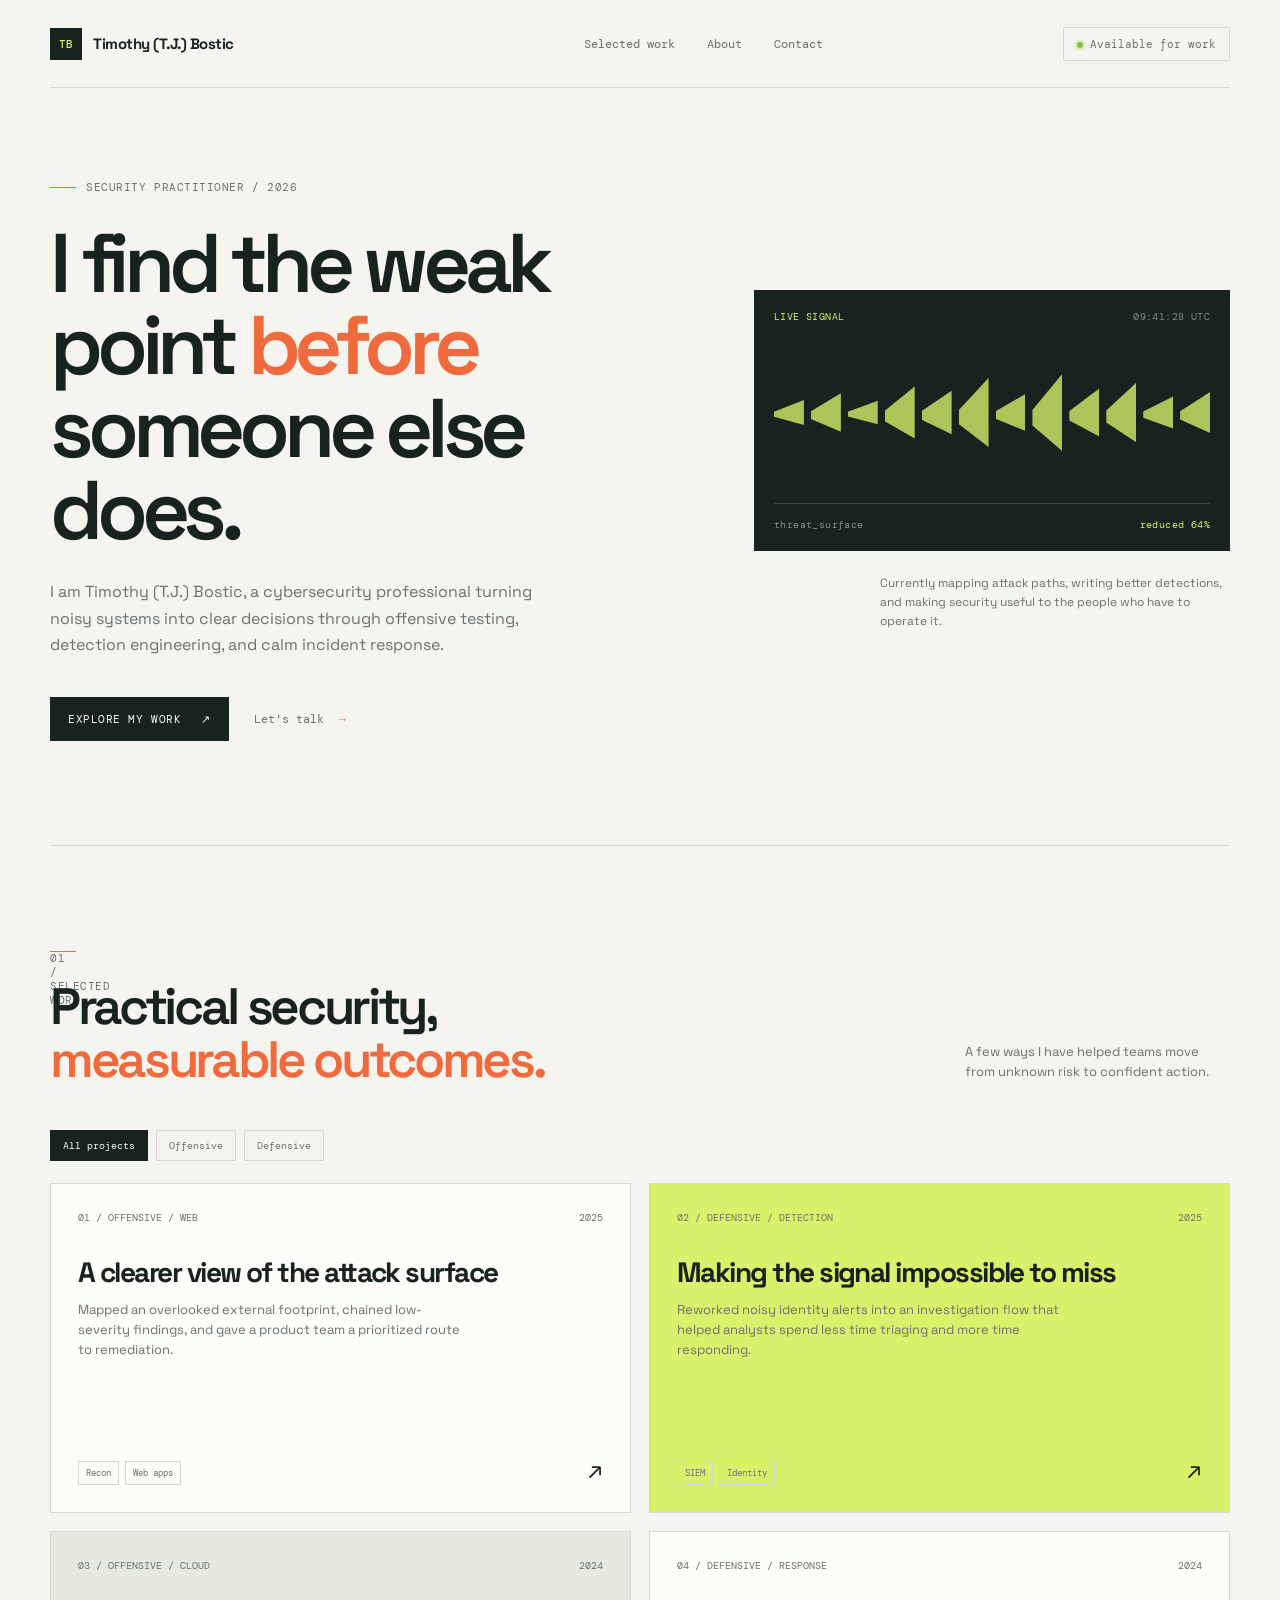
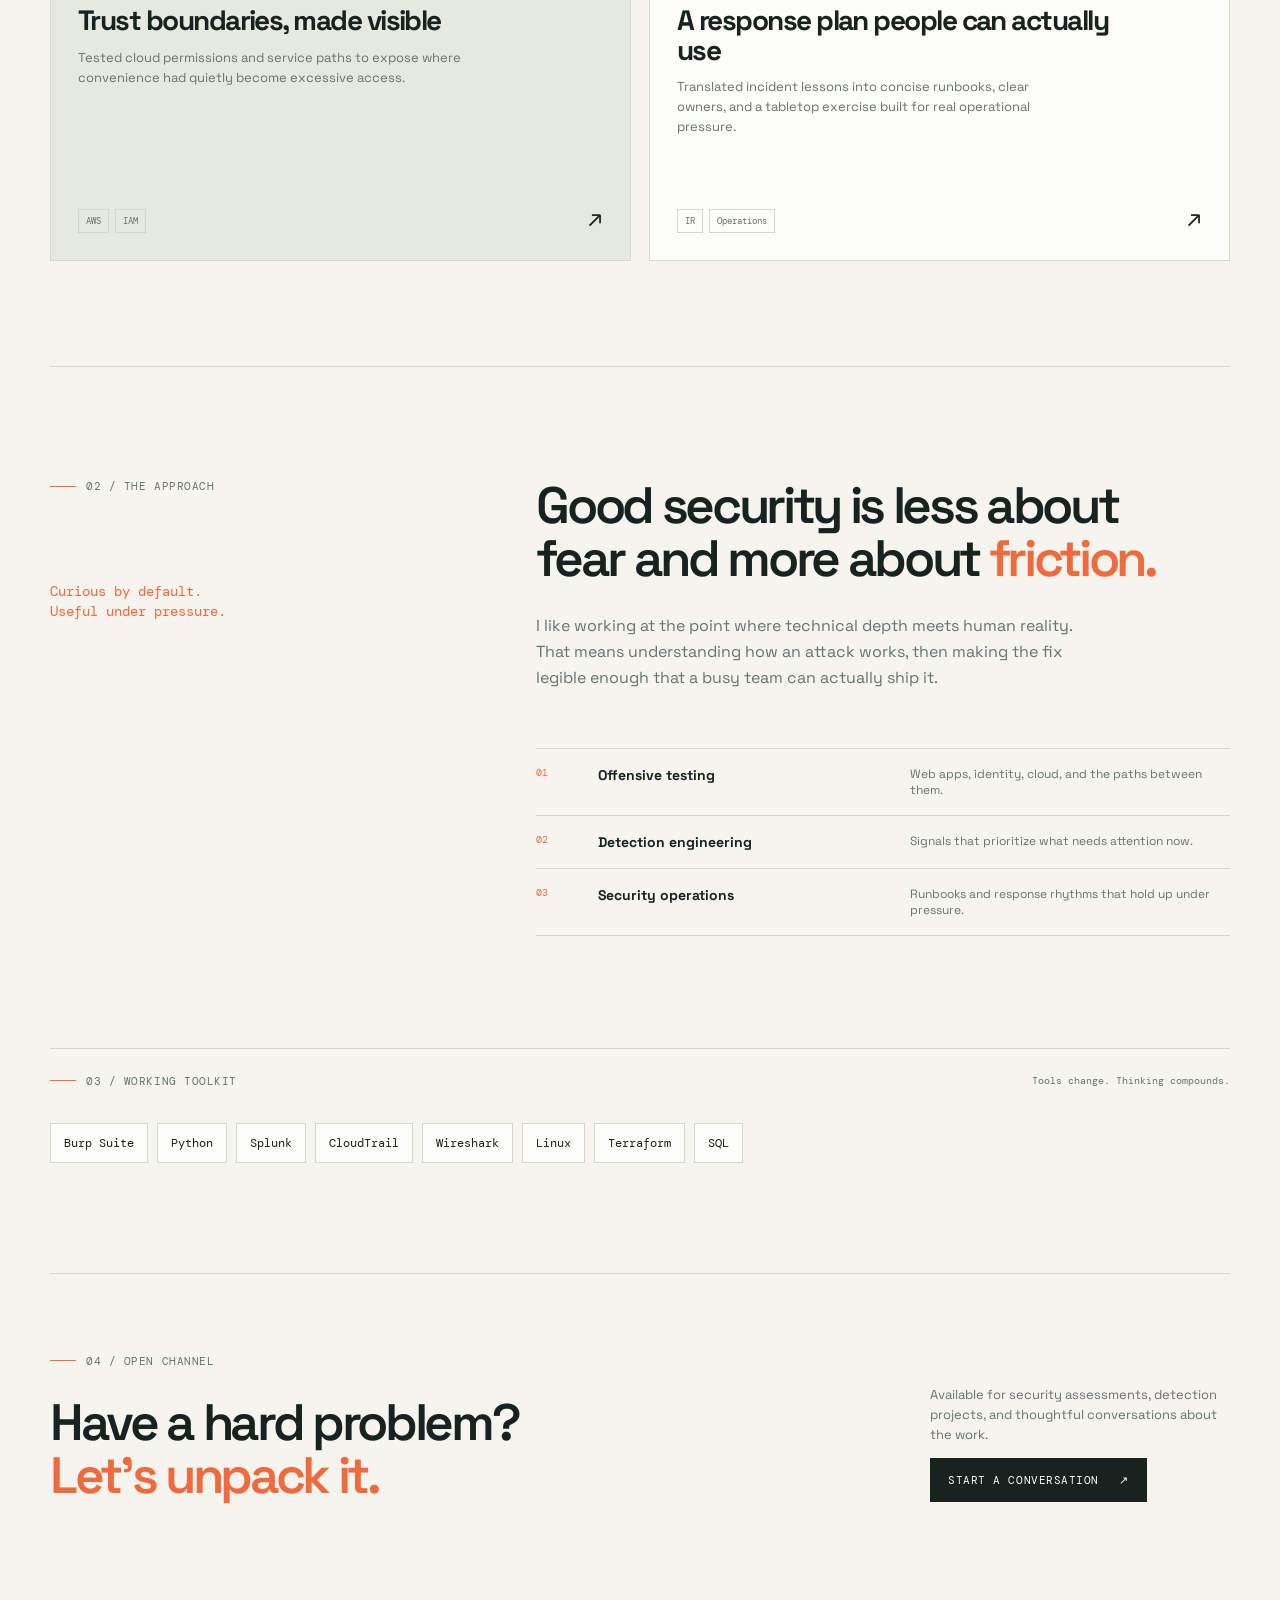
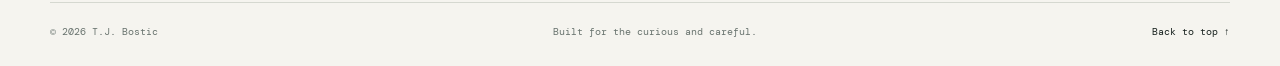
==== index.html @ 4ccba693 "Initialize cybersecurity portfolio" ====
<!doctype html>
<html lang="en">
<head>
  <meta charset="utf-8">
  <meta name="viewport" content="width=device-width, initial-scale=1">
  <meta name="description" content="A cybersecurity portfolio focused on penetration testing, detection engineering, and resilient systems.">
  <title>Timothy (T.J.) Bostic | Security Operator</title>
  <link rel="stylesheet" href="css/styles.css">
</head>
<body>
  <div class="site-shell">
    <header class="site-header">
      <a class="brand" href="#top" aria-label="T.J. Bostic home"><span class="brand-mark">TB</span><span class="brand-name">Timothy (T.J.) Bostic</span></a>
      <nav class="site-nav" aria-label="Primary navigation"><a href="#work">Selected work</a><a href="#about">About</a><a href="#contact">Contact</a></nav>
      <a class="status-pill" href="#contact"><span class="status-dot"></span>Available for work</a>
      <button class="menu-toggle" type="button" aria-expanded="false" aria-controls="site-navigation">Menu</button>
    </header>
    <div id="site-navigation" class="mobile-nav" aria-hidden="true"><a href="#work">Selected work</a><a href="#about">About</a><a href="#contact">Contact</a></div>

    <main id="top">
      <section class="hero section-wrap"><div class="hero-copy reveal"><p class="eyebrow"><span class="eyebrow-line"></span>Security practitioner / 2026</p><h1>I find the weak point <em>before</em> someone else does.</h1><p class="hero-intro">I am Timothy (T.J.) Bostic, a cybersecurity professional turning noisy systems into clear decisions through offensive testing, detection engineering, and calm incident response.</p><div class="hero-actions"><a class="button button-primary" href="#work">Explore my work <span aria-hidden="true">&#8599;</span></a><a class="text-link" href="mailto:tab17b@acu.edu">Let's talk <span aria-hidden="true">&#8594;</span></a></div></div><div class="hero-aside reveal reveal-delay"><div class="signal-card"><div class="signal-top"><span>LIVE SIGNAL</span><span class="signal-time">09:41:28 UTC</span></div><div class="signal-graph" aria-label="Decorative signal graph"><span></span><span></span><span></span><span></span><span></span><span></span><span></span><span></span><span></span><span></span><span></span><span></span></div><div class="signal-reading"><span>threat_surface</span><strong>reduced 64%</strong></div></div><p class="aside-note">Currently mapping attack paths, writing better detections, and making security useful to the people who have to operate it.</p></div></section>

      <section id="work" class="work section-wrap"><div class="section-heading reveal"><div><p class="eyebrow"><span class="eyebrow-line"></ span>01 / Selected work</p><h2>Practical security,<br><em>measurable outcomes.</em></h2></div><p class="section-note">A few ways I have helped teams move from unknown risk to confident action.</p></div><div class="filter-row" role="group" aria-label="Filter projects"><button class="filter-button active" type="button" data-filter="all">All projects</button><button class="filter-button" type="button" data-filter="offensive">Offensive</button><button class="filter-button" type="button" data-filter="defensive">Defensive</button></div><div id="project-grid" class="project-grid"></div></section>

      <section id="about" class="about section-wrap"><div class="about-label reveal"><p class="eyebrow"><span class="eyebrow-line"></span>02 / The approach</p><p class="about-stamp">Curious by default.<br>Useful under pressure.</p></div><div class="about-copy reveal reveal-delay"><h2>Good security is less about fear and more about <em>friction.</em></h2><p>I like working at the point where technical depth meets human reality. That means understanding how an attack works, then making the fix legible enough that a busy team can actually ship it.</p><div class="capability-list"><div><span>01</span><strong>Offensive testing</strong><p>Web apps, identity, cloud, and the paths between them.</p></div><div><span>02</span><strong>Detection engineering</strong><p>Signals that prioritize what needs attention now.</p></div><div><span>03</span><strong>Security operations</strong><p>Runbooks and response rhythms that hold up under pressure.</p></div></div></div></section>

      <section class="toolkit section-wrap"><div class="toolkit-head"><p class="eyebrow"><span class="eyebrow-line"></span>03 / Working toolkit</p><span class="toolkit-count">Tools change. Thinking compounds.</span></div><div class="tool-list"><span>Burp Suite</span><span>Python</span><span>Splunk</span><span>CloudTrail</span><span>Wireshark</span><span>Linux</span><span>Terraform</span><span>SQL</span></div></section>
      <section id="contact" class="contact section-wrap reveal"><div><p class="eyebrow"><span class="eyebrow-line"></span>04 / Open channel</p><h2>Have a hard problem?<br><em>Let's unpack it.</em></h2></div><div class="contact-actions"><p>Available for security assessments, detection projects, and thoughtful conversations about the work.</p><a class="button button-primary" href="mailto:tab17b@acu.edu?subject=Security%20project">Start a conversation <span aria-hidden="true">&#8599;</span></a></div></section>
    </main>
    <footer class="site-footer section-wrap"><span>&copy; 2026 T.J. Bostic</span><span>Built for the curious and careful.</span><a href="#top">Back to top &#8593;</a></footer>
  </div>
  <script src="js/main.js"></script>
</body>
</html>
---- css/styles.css ----
@import url('https://fonts.googleapis.com/css2?family=DM+Mono:wght@400;500&family=Space+Grotesk:wght@400;500;600;700&display=swap');
:root { --ink: #18221f; --muted: #68736e; --paper: #f5f4ef; --lime: #d8f36b; --line: #d5d8d0; --orange: #ef6a3d; --white: #fcfcf8; }
* { box-sizing: border-box; } html { scroll-behavior: smooth; } body { margin: 0; background: var(--paper); color: var(--ink); font-family: 'Space Grotesk', sans-serif; } a { color: inherit; text-decoration: none; } .site-shell { overflow: hidden; } .section-wrap, .site-header { width: min(1180px, calc(100% - 64px)); margin: 0 auto; }
.site-header { height: 88px; display: flex; align-items: center; justify-content: space-between; border-bottom: 1px solid var(--line); } .brand { display: inline-flex; gap: 11px; align-items: center; font-weight: 700; letter-spacing: -.03em; } .brand-mark { display: grid; place-items: center; width: 32px; height: 32px; background: var(--ink); color: var(--lime); font: 500 11px 'DM Mono', monospace; } .brand-name { font-size: 15px; } .site-nav { display: flex; gap: 32px; margin-left: 110px; color: var(--muted); font: 12px 'DM Mono', monospace; } .site-nav a:hover, .text-link:hover, .site-footer a:hover { color: var(--orange); } .status-pill { padding: 9px 13px; border: 1px solid var(--line); color: var(--muted); font: 11px 'DM Mono', monospace; } .status-dot { display: inline-block; width: 6px; height: 6px; margin-right: 7px; border-radius: 50%; background: #86bd42; box-shadow: 0 0 0 3px #e1edc4; } .menu-toggle, .mobile-nav { display: none; }
.hero { min-height: 650px; display: grid; grid-template-columns: 1.15fr .85fr; align-items: center; gap: 60px; padding: 92px 0 104px; } .eyebrow { display: flex; align-items: center; gap: 10px; margin: 0 0 28px; color: var(--muted); font: 11px 'DM Mono', monospace; text-transform: uppercase; letter-spacing: .05em; } .eyebrow-line { width: 26px; height: 1px; background: var(--orange); } h1, h2, p { margin-top: 0; } h1 { max-width: 740px; margin-bottom: 28px; font-size: clamp(48px, 6.5vw, 88px); line-height: .99; letter-spacing: -.075em; font-weight: 600; } h1 em, h2 em { color: var(--orange); font-style: normal; } .hero-intro { max-width: 490px; margin-bottom: 38px; color: var(--muted); font-size: 16px; line-height: 1.65; } .hero-actions { display: flex; align-items: center; gap: 25px; } .button { display: inline-flex; align-items: center; gap: 20px; padding: 15px 18px; font: 11px 'DM Mono', monospace; text-transform: uppercase; letter-spacing: .05em; transition: transform .2s, background .2s; } .button:hover { transform: translateY(-3px); } .button-primary { background: var(--ink); color: var(--white); } .button-primary:hover { background: var(--orange); } .text-link { color: var(--muted); font: 12px 'DM Mono', monospace; } .text-link span { margin-left: 8px; color: var(--orange); }
.hero-aside { align-self: center; } .signal-card { padding: 20px; background: var(--ink); color: var(--lime); } .signal-top, .signal-reading { display: flex; justify-content: space-between; font: 10px 'DM Mono', monospace; letter-spacing: .04em; } .signal-time { color: #7f8c87; } .signal-graph { height: 180px; display: flex; align-items: center; gap: 7px; padding: 20px 0; } .signal-graph span { display: block; flex: 1; background: var(--lime); opacity: .78; clip-path: polygon(0 48%, 100% 20%, 100% 80%, 0 60%); } .signal-graph span:nth-child(1) { height: 30%; } .signal-graph span:nth-child(2) { height: 46%; } .signal-graph span:nth-child(3) { height: 28%; } .signal-graph span:nth-child(4) { height: 62%; } .signal-graph span:nth-child(5) { height: 52%; } .signal-graph span:nth-child(6) { height: 82%; } .signal-graph span:nth-child(7) { height: 44%; } .signal-graph span:nth-child(8) { height: 92%; } .signal-graph span:nth-child(9) { height: 57%; } .signal-graph span:nth-child(10) { height: 71%; } .signal-graph span:nth-child(11) { height: 38%; } .signal-graph span:nth-child(12) { height: 49%; } .signal-reading { border-top: 1px solid #3a4540; padding-top: 14px; color: #84918a; } .signal-reading strong { color: var(--lime); font-weight: 400; } .aside-note { max-width: 350px; margin: 23px 0 0 auto; color: var(--muted); font-size: 12px; line-height: 1.6; }
.work { padding: 105px 0; border-top: 1px solid var(--line); } .section-heading { display: flex; justify-content: space-between; align-items: end; margin-bottom: 44px; } h2 { margin-bottom: 0; font-size: clamp(36px, 4vw, 58px); line-height: 1.04; letter-spacing: -.065em; font-weight: 600; } .section-note { max-width: 265px; margin-bottom: 4px; color: var(--muted); font-size: 13px; line-height: 1.55; } .filter-row { display: flex; gap: 8px; margin-bottom: 22px; } .filter-button { padding: 8px 12px; border: 1px solid var(--line); background: transparent; color: var(--muted); font: 10px 'DM Mono', monospace; cursor: pointer; } .filter-button.active, .filter-button:hover { border-color: var(--ink); background: var(--ink); color: var(--white); } .project-grid { display: grid; grid-template-columns: repeat(2, 1fr); gap: 18px; } .project-card { min-height: 330px; padding: 27px; display: flex; flex-direction: column; justify-content: space-between; background: var(--white); border: 1px solid var(--line); transition: transform .25s, border-color .25s; } .project-card:hover { transform: translateY(-5px); border-color: var(--orange); } .project-card:nth-child(2) { background: var(--lime); } .project-card:nth-child(3) { background: #e6e9e0; } .project-meta { display: flex; justify-content: space-between; color: var(--muted); font: 10px 'DM Mono', monospace; text-transform: uppercase; } .project-card h3 { max-width: 440px; margin: 34px 0 12px; font-size: 28px; line-height: 1.05; letter-spacing: -.055em; } .project-card p { max-width: 390px; margin-bottom: 0; color: var(--muted); font-size: 13px; line-height: 1.55; } .project-bottom { display: flex; justify-content: space-between; align-items: end; gap: 20px; margin-top: 35px; } .project-tags { display: flex; flex-wrap: wrap; gap: 6px; } .project-tags span { padding: 5px 7px; border: 1px solid var(--line); color: var(--muted); font: 9px 'DM Mono', monospace; } .project-arrow { font-size: 24px; }
.about { display: grid; grid-template-columns: .75fr 1.25fr; gap: 70px; padding: 112px 0; border-top: 1px solid var(--line); } .about-stamp { margin-top: 88px; color: var(--orange); font: 14px 'DM Mono', monospace; line-height: 1.45; } .about-copy h2 { max-width: 640px; margin-bottom: 27px; } .about-copy > p { max-width: 540px; color: var(--muted); font-size: 16px; line-height: 1.65; } .capability-list { margin-top: 56px; border-top: 1px solid var(--line); } .capability-list > div { display: grid; grid-template-columns: 42px 1fr 1.1fr; gap: 20px; padding: 17px 0; border-bottom: 1px solid var(--line); } .capability-list span { color: var(--orange); font: 10px 'DM Mono', monospace; } .capability-list strong { font-size: 14px; } .capability-list p { margin: 0; color: var(--muted); font-size: 12px; } .toolkit { padding: 0 0 110px; } .toolkit-head { display: flex; justify-content: space-between; align-items: center; border-top: 1px solid var(--line); padding-top: 25px; } .toolkit-head .eyebrow { margin: 0; } .toolkit-count { color: var(--muted); font: 10px 'DM Mono', monospace; } .tool-list { display: flex; flex-wrap: wrap; gap: 9px; margin-top: 35px; } .tool-list span { padding: 11px 13px; background: var(--white); border: 1px solid var(--line); font: 12px 'DM Mono', monospace; } .contact { display: flex; justify-content: space-between; align-items: end; padding: 80px 0 100px; border-top: 1px solid var(--line); } .contact-actions { max-width: 300px; } .contact-actions p { color: var(--muted); font-size: 13px; line-height: 1.55; } .site-footer { display: flex; justify-content: space-between; padding: 22px 0 28px; border-top: 1px solid var(--line); color: var(--muted); font: 10px 'DM Mono', monospace; } .site-footer a { color: var(--ink); }
.reveal { opacity: 0; transform: translateY(18px); transition: opacity .7s ease, transform .7s ease; } .reveal.visible { opacity: 1; transform: translateY(0); } .reveal-delay { transition-delay: .15s; }
@media (max-width: 700px) { .section-wrap, .site-header { width: min(100% - 36px, 540px); } .site-header { height: 72px; } .site-nav, .status-pill { display: none; } .menu-toggle { display: block; border: 0; background: transparent; color: var(--ink); font: 11px 'DM Mono', monospace; text-transform: uppercase; cursor: pointer; } .mobile-nav { width: calc(100% - 36px); margin: 0 auto; padding: 0; display: flex; max-height: 0; overflow: hidden; flex-direction: column; gap: 18px; transition: max-height .3s, padding .3s; font: 12px 'DM Mono', monospace; } .mobile-nav.open { max-height: 180px; padding: 22px 0; border-bottom: 1px solid var(--line); } .hero { display: block; min-height: auto; padding: 75px 0 84px; } .hero-aside { margin-top: 65px; } .hero-intro { font-size: 15px; } .section-heading, .contact { display: block; } .section-note { margin-top: 25px; } .work { padding: 78px 0; } .project-grid { grid-template-columns: 1fr; } .project-card { min-height: 300px; } .about { display: block; padding: 78px 0; } .about-stamp { margin: 40px 0 65px; } .capability-list { margin-top: 43px; } .capability-list > div { grid-template-columns: 32px 1fr; gap: 10px; } .capability-list p { grid-column: 2; } .toolkit { padding-bottom: 80px; } .toolkit-count { max-width: 135px; text-align: right; line-height: 1.4; } .contact { padding: 65px 0 78px; } .contact-actions { margin-top: 35px; } .site-footer { flex-wrap: wrap; gap: 15px; } .site-footer span:nth-child(2) { order: 3; width: 100%; } }
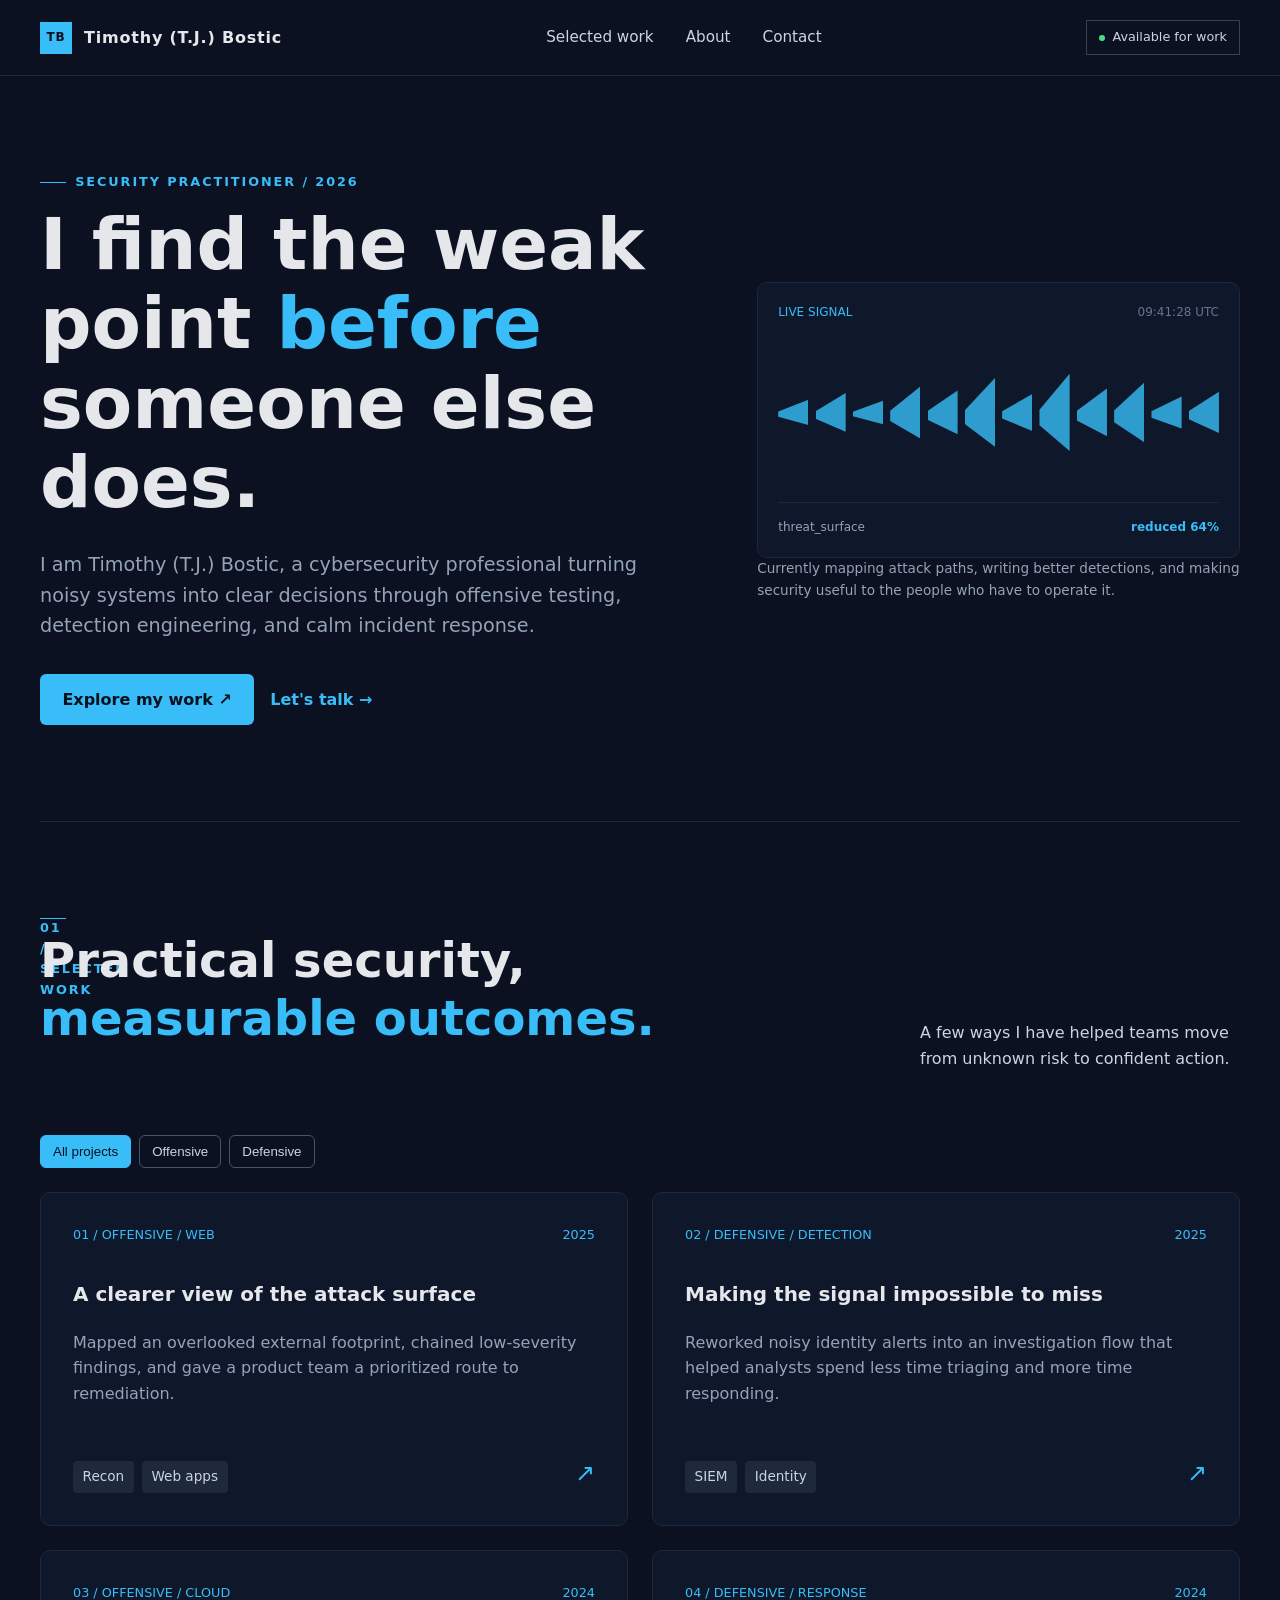
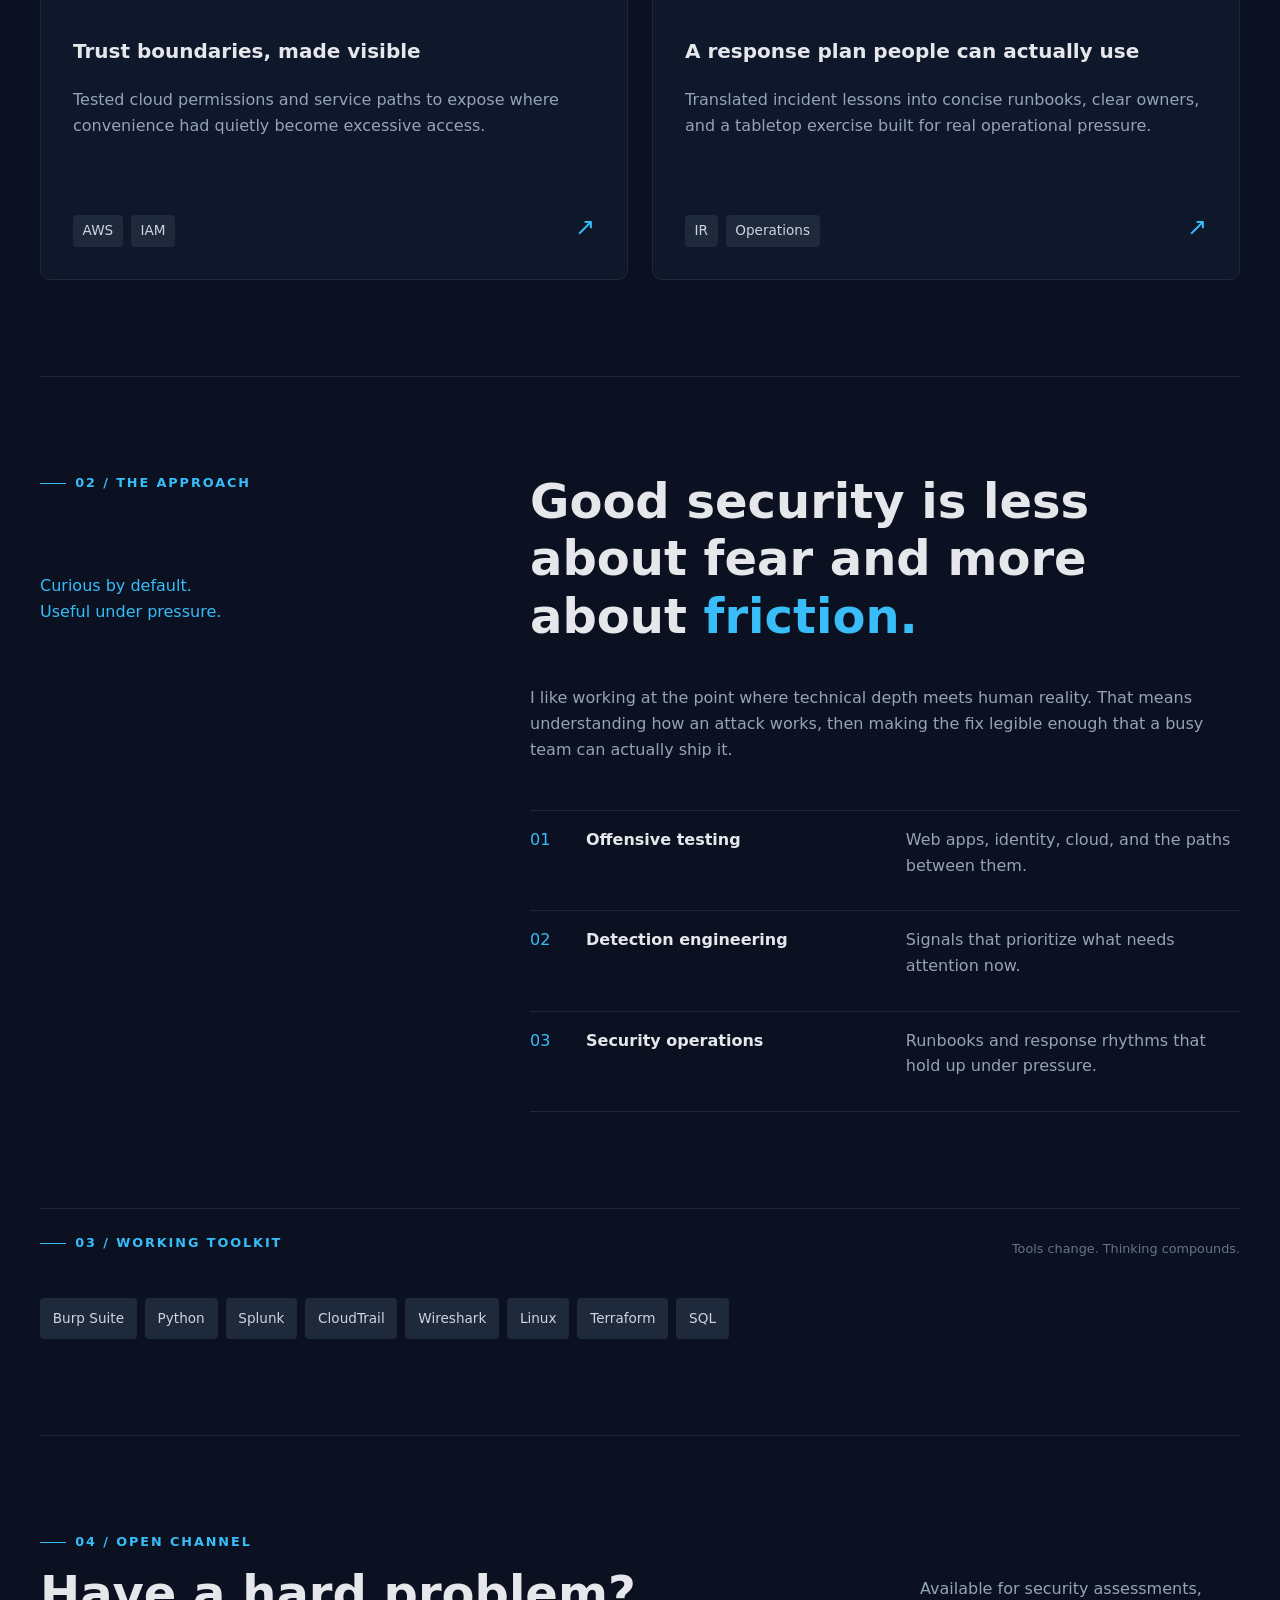
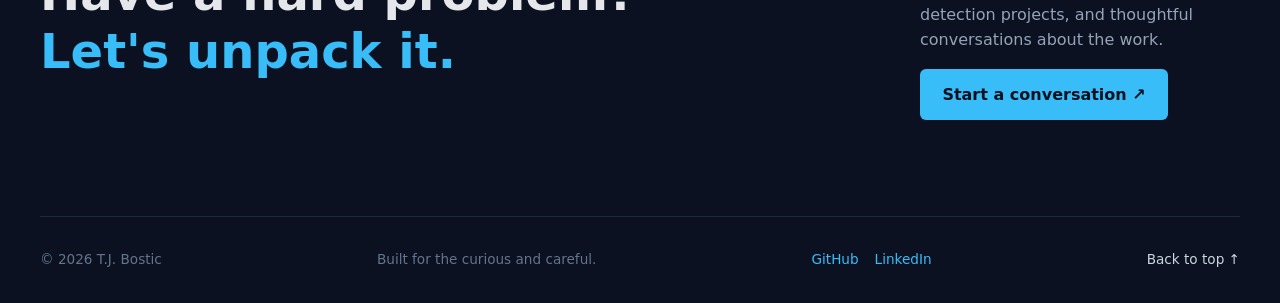
==== commit f818730c: "Build responsive portfoloio homepage" ====
--- a/index.html
+++ b/index.html
@@ -27,7 +27,7 @@
       <section class="toolkit section-wrap"><div class="toolkit-head"><p class="eyebrow"><span class="eyebrow-line"></span>03 / Working toolkit</p><span class="toolkit-count">Tools change. Thinking compounds.</span></div><div class="tool-list"><span>Burp Suite</span><span>Python</span><span>Splunk</span><span>CloudTrail</span><span>Wireshark</span><span>Linux</span><span>Terraform</span><span>SQL</span></div></section>
       <section id="contact" class="contact section-wrap reveal"><div><p class="eyebrow"><span class="eyebrow-line"></span>04 / Open channel</p><h2>Have a hard problem?<br><em>Let's unpack it.</em></h2></div><div class="contact-actions"><p>Available for security assessments, detection projects, and thoughtful conversations about the work.</p><a class="button button-primary" href="mailto:tab17b@acu.edu?subject=Security%20project">Start a conversation <span aria-hidden="true">&#8599;</span></a></div></section>
     </main>
-    <footer class="site-footer section-wrap"><span>&copy; 2026 T.J. Bostic</span><span>Built for the curious and careful.</span><a href="#top">Back to top &#8593;</a></footer>
+    <footer class="site-footer section-wrap"><span>&copy; 2026 T.J. Bostic</span><span>Built for the curious and careful.</span><span class="social-links"><a href="https://github.com/Bostic-Timothy" target="_blank" rel="noopener noreferrer">GitHub</a><a href="https://www.linkedin.com/in/tj-bostic" target="_blank" rel="noopener noreferrer">LinkedIn</a></span><a href="#top">Back to top &#8593;</a></footer>
   </div>
   <script src="js/main.js"></script>
 </body>
--- a/css/styles.css
+++ b/css/styles.css
@@ -1,10 +1,113 @@
-@import url('https://fonts.googleapis.com/css2?family=DM+Mono:wght@400;500&family=Space+Grotesk:wght@400;500;600;700&display=swap');
-:root { --ink: #18221f; --muted: #68736e; --paper: #f5f4ef; --lime: #d8f36b; --line: #d5d8d0; --orange: #ef6a3d; --white: #fcfcf8; }
-* { box-sizing: border-box; } html { scroll-behavior: smooth; } body { margin: 0; background: var(--paper); color: var(--ink); font-family: 'Space Grotesk', sans-serif; } a { color: inherit; text-decoration: none; } .site-shell { overflow: hidden; } .section-wrap, .site-header { width: min(1180px, calc(100% - 64px)); margin: 0 auto; }
-.site-header { height: 88px; display: flex; align-items: center; justify-content: space-between; border-bottom: 1px solid var(--line); } .brand { display: inline-flex; gap: 11px; align-items: center; font-weight: 700; letter-spacing: -.03em; } .brand-mark { display: grid; place-items: center; width: 32px; height: 32px; background: var(--ink); color: var(--lime); font: 500 11px 'DM Mono', monospace; } .brand-name { font-size: 15px; } .site-nav { display: flex; gap: 32px; margin-left: 110px; color: var(--muted); font: 12px 'DM Mono', monospace; } .site-nav a:hover, .text-link:hover, .site-footer a:hover { color: var(--orange); } .status-pill { padding: 9px 13px; border: 1px solid var(--line); color: var(--muted); font: 11px 'DM Mono', monospace; } .status-dot { display: inline-block; width: 6px; height: 6px; margin-right: 7px; border-radius: 50%; background: #86bd42; box-shadow: 0 0 0 3px #e1edc4; } .menu-toggle, .mobile-nav { display: none; }
-.hero { min-height: 650px; display: grid; grid-template-columns: 1.15fr .85fr; align-items: center; gap: 60px; padding: 92px 0 104px; } .eyebrow { display: flex; align-items: center; gap: 10px; margin: 0 0 28px; color: var(--muted); font: 11px 'DM Mono', monospace; text-transform: uppercase; letter-spacing: .05em; } .eyebrow-line { width: 26px; height: 1px; background: var(--orange); } h1, h2, p { margin-top: 0; } h1 { max-width: 740px; margin-bottom: 28px; font-size: clamp(48px, 6.5vw, 88px); line-height: .99; letter-spacing: -.075em; font-weight: 600; } h1 em, h2 em { color: var(--orange); font-style: normal; } .hero-intro { max-width: 490px; margin-bottom: 38px; color: var(--muted); font-size: 16px; line-height: 1.65; } .hero-actions { display: flex; align-items: center; gap: 25px; } .button { display: inline-flex; align-items: center; gap: 20px; padding: 15px 18px; font: 11px 'DM Mono', monospace; text-transform: uppercase; letter-spacing: .05em; transition: transform .2s, background .2s; } .button:hover { transform: translateY(-3px); } .button-primary { background: var(--ink); color: var(--white); } .button-primary:hover { background: var(--orange); } .text-link { color: var(--muted); font: 12px 'DM Mono', monospace; } .text-link span { margin-left: 8px; color: var(--orange); }
-.hero-aside { align-self: center; } .signal-card { padding: 20px; background: var(--ink); color: var(--lime); } .signal-top, .signal-reading { display: flex; justify-content: space-between; font: 10px 'DM Mono', monospace; letter-spacing: .04em; } .signal-time { color: #7f8c87; } .signal-graph { height: 180px; display: flex; align-items: center; gap: 7px; padding: 20px 0; } .signal-graph span { display: block; flex: 1; background: var(--lime); opacity: .78; clip-path: polygon(0 48%, 100% 20%, 100% 80%, 0 60%); } .signal-graph span:nth-child(1) { height: 30%; } .signal-graph span:nth-child(2) { height: 46%; } .signal-graph span:nth-child(3) { height: 28%; } .signal-graph span:nth-child(4) { height: 62%; } .signal-graph span:nth-child(5) { height: 52%; } .signal-graph span:nth-child(6) { height: 82%; } .signal-graph span:nth-child(7) { height: 44%; } .signal-graph span:nth-child(8) { height: 92%; } .signal-graph span:nth-child(9) { height: 57%; } .signal-graph span:nth-child(10) { height: 71%; } .signal-graph span:nth-child(11) { height: 38%; } .signal-graph span:nth-child(12) { height: 49%; } .signal-reading { border-top: 1px solid #3a4540; padding-top: 14px; color: #84918a; } .signal-reading strong { color: var(--lime); font-weight: 400; } .aside-note { max-width: 350px; margin: 23px 0 0 auto; color: var(--muted); font-size: 12px; line-height: 1.6; }
-.work { padding: 105px 0; border-top: 1px solid var(--line); } .section-heading { display: flex; justify-content: space-between; align-items: end; margin-bottom: 44px; } h2 { margin-bottom: 0; font-size: clamp(36px, 4vw, 58px); line-height: 1.04; letter-spacing: -.065em; font-weight: 600; } .section-note { max-width: 265px; margin-bottom: 4px; color: var(--muted); font-size: 13px; line-height: 1.55; } .filter-row { display: flex; gap: 8px; margin-bottom: 22px; } .filter-button { padding: 8px 12px; border: 1px solid var(--line); background: transparent; color: var(--muted); font: 10px 'DM Mono', monospace; cursor: pointer; } .filter-button.active, .filter-button:hover { border-color: var(--ink); background: var(--ink); color: var(--white); } .project-grid { display: grid; grid-template-columns: repeat(2, 1fr); gap: 18px; } .project-card { min-height: 330px; padding: 27px; display: flex; flex-direction: column; justify-content: space-between; background: var(--white); border: 1px solid var(--line); transition: transform .25s, border-color .25s; } .project-card:hover { transform: translateY(-5px); border-color: var(--orange); } .project-card:nth-child(2) { background: var(--lime); } .project-card:nth-child(3) { background: #e6e9e0; } .project-meta { display: flex; justify-content: space-between; color: var(--muted); font: 10px 'DM Mono', monospace; text-transform: uppercase; } .project-card h3 { max-width: 440px; margin: 34px 0 12px; font-size: 28px; line-height: 1.05; letter-spacing: -.055em; } .project-card p { max-width: 390px; margin-bottom: 0; color: var(--muted); font-size: 13px; line-height: 1.55; } .project-bottom { display: flex; justify-content: space-between; align-items: end; gap: 20px; margin-top: 35px; } .project-tags { display: flex; flex-wrap: wrap; gap: 6px; } .project-tags span { padding: 5px 7px; border: 1px solid var(--line); color: var(--muted); font: 9px 'DM Mono', monospace; } .project-arrow { font-size: 24px; }
-.about { display: grid; grid-template-columns: .75fr 1.25fr; gap: 70px; padding: 112px 0; border-top: 1px solid var(--line); } .about-stamp { margin-top: 88px; color: var(--orange); font: 14px 'DM Mono', monospace; line-height: 1.45; } .about-copy h2 { max-width: 640px; margin-bottom: 27px; } .about-copy > p { max-width: 540px; color: var(--muted); font-size: 16px; line-height: 1.65; } .capability-list { margin-top: 56px; border-top: 1px solid var(--line); } .capability-list > div { display: grid; grid-template-columns: 42px 1fr 1.1fr; gap: 20px; padding: 17px 0; border-bottom: 1px solid var(--line); } .capability-list span { color: var(--orange); font: 10px 'DM Mono', monospace; } .capability-list strong { font-size: 14px; } .capability-list p { margin: 0; color: var(--muted); font-size: 12px; } .toolkit { padding: 0 0 110px; } .toolkit-head { display: flex; justify-content: space-between; align-items: center; border-top: 1px solid var(--line); padding-top: 25px; } .toolkit-head .eyebrow { margin: 0; } .toolkit-count { color: var(--muted); font: 10px 'DM Mono', monospace; } .tool-list { display: flex; flex-wrap: wrap; gap: 9px; margin-top: 35px; } .tool-list span { padding: 11px 13px; background: var(--white); border: 1px solid var(--line); font: 12px 'DM Mono', monospace; } .contact { display: flex; justify-content: space-between; align-items: end; padding: 80px 0 100px; border-top: 1px solid var(--line); } .contact-actions { max-width: 300px; } .contact-actions p { color: var(--muted); font-size: 13px; line-height: 1.55; } .site-footer { display: flex; justify-content: space-between; padding: 22px 0 28px; border-top: 1px solid var(--line); color: var(--muted); font: 10px 'DM Mono', monospace; } .site-footer a { color: var(--ink); }
-.reveal { opacity: 0; transform: translateY(18px); transition: opacity .7s ease, transform .7s ease; } .reveal.visible { opacity: 1; transform: translateY(0); } .reveal-delay { transition-delay: .15s; }
-@media (max-width: 700px) { .section-wrap, .site-header { width: min(100% - 36px, 540px); } .site-header { height: 72px; } .site-nav, .status-pill { display: none; } .menu-toggle { display: block; border: 0; background: transparent; color: var(--ink); font: 11px 'DM Mono', monospace; text-transform: uppercase; cursor: pointer; } .mobile-nav { width: calc(100% - 36px); margin: 0 auto; padding: 0; display: flex; max-height: 0; overflow: hidden; flex-direction: column; gap: 18px; transition: max-height .3s, padding .3s; font: 12px 'DM Mono', monospace; } .mobile-nav.open { max-height: 180px; padding: 22px 0; border-bottom: 1px solid var(--line); } .hero { display: block; min-height: auto; padding: 75px 0 84px; } .hero-aside { margin-top: 65px; } .hero-intro { font-size: 15px; } .section-heading, .contact { display: block; } .section-note { margin-top: 25px; } .work { padding: 78px 0; } .project-grid { grid-template-columns: 1fr; } .project-card { min-height: 300px; } .about { display: block; padding: 78px 0; } .about-stamp { margin: 40px 0 65px; } .capability-list { margin-top: 43px; } .capability-list > div { grid-template-columns: 32px 1fr; gap: 10px; } .capability-list p { grid-column: 2; } .toolkit { padding-bottom: 80px; } .toolkit-count { max-width: 135px; text-align: right; line-height: 1.4; } .contact { padding: 65px 0 78px; } .contact-actions { margin-top: 35px; } .site-footer { flex-wrap: wrap; gap: 15px; } .site-footer span:nth-child(2) { order: 3; width: 100%; } }
+/* ==============================
+   Base
+   ============================== */
+
+* { box-sizing: border-box; }
+html { scroll-behavior: smooth; }
+body {
+    margin: 0;
+    font-family: Inter, system-ui, -apple-system, BlinkMacSystemFont, "Segoe UI", sans-serif;
+    line-height: 1.6;
+    color: #e5e7eb;
+    background: #0b1120;
+}
+a { color: inherit; text-decoration: none; }
+h1, h2, h3, p { margin-top: 0; }
+h1 { font-size: clamp(2.5rem, 6vw, 4.5rem); line-height: 1.1; }
+h2 { font-size: clamp(2rem, 4vw, 3rem); line-height: 1.2; }
+h3 { font-size: 1.25rem; }
+.site-shell { overflow: hidden; }
+.section-wrap { max-width: 1200px; width: calc(100% - 4rem); margin: auto; }
+
+/* ==============================
+   Navigation
+   ============================== */
+
+.site-header {
+    position: sticky;
+    top: 0;
+    z-index: 1000;
+    width: 100%;
+    padding: 0 max(2rem, calc((100% - 1200px) / 2));
+    display: flex;
+    align-items: center;
+    justify-content: space-between;
+    min-height: 76px;
+    background: rgba(11, 17, 32, 0.95);
+    border-bottom: 1px solid #1f2937;
+}
+.brand { display: inline-flex; align-items: center; gap: .75rem; font-weight: 700; letter-spacing: .05rem; }
+.brand-mark { display: grid; place-items: center; width: 2rem; height: 2rem; background: #38bdf8; color: #07111f; font-size: .75rem; }
+.site-nav { display: flex; gap: 2rem; color: #cbd5e1; font-size: .95rem; }
+.site-nav a:hover, .mobile-nav a:hover, .site-footer a:hover { color: #ffffff; }
+.status-pill { padding: .4rem .75rem; border: 1px solid #334155; color: #cbd5e1; font-size: .8rem; }
+.status-dot { display: inline-block; width: .4rem; height: .4rem; margin-right: .45rem; border-radius: 50%; background: #4ade80; }
+.menu-toggle, .mobile-nav { display: none; }
+
+/* ==============================
+   Hero
+   ============================== */
+
+.hero {
+    min-height: 80vh;
+    display: grid;
+    grid-template-columns: minmax(0, 1.15fr) minmax(280px, .85fr);
+    align-items: center;
+    gap: 4rem;
+    padding: 6rem 0;
+}
+.hero-copy { max-width: 800px; }
+.eyebrow, .section-label, .card-category {
+    color: #38bdf8;
+    font-weight: 600;
+    text-transform: uppercase;
+    letter-spacing: .12rem;
+    font-size: .8rem;
+}
+.eyebrow { display: flex; align-items: center; gap: .6rem; }
+.eyebrow-line { width: 1.6rem; height: 1px; background: #38bdf8; }
+.hero h1 { margin-bottom: 1.75rem; }
+.hero h1 em, h2 em { color: #38bdf8; font-style: normal; }
+.hero-intro, .hero-description { max-width: 750px; font-size: 1.2rem; color: #94a3b8; }
+.hero-actions { display: flex; gap: 1rem; margin-top: 2rem; align-items: center; }
+.button { display: inline-block; padding: .8rem 1.4rem; border-radius: 6px; font-weight: 600; }
+.button-primary { background: #38bdf8; color: #07111f; }
+.button-primary:hover { background: #7dd3fc; }
+.text-link { color: #38bdf8; font-weight: 600; }
+.text-link:hover { color: #ffffff; }
+.signal-card { padding: 1.25rem; background: #0f172a; border: 1px solid #1e293b; border-radius: 10px; }
+.signal-top, .signal-reading { display: flex; justify-content: space-between; font-size: .75rem; color: #38bdf8; }
+.signal-time { color: #64748b; }
+.signal-graph { height: 180px; display: flex; align-items: center; gap: .45rem; padding: 1.25rem 0; }
+.signal-graph span { flex: 1; background: #38bdf8; opacity: .8; clip-path: polygon(0 48%, 100% 20%, 100% 80%, 0 60%); }
+.signal-graph span:nth-child(1) { height: 30%; } .signal-graph span:nth-child(2) { height: 46%; } .signal-graph span:nth-child(3) { height: 28%; } .signal-graph span:nth-child(4) { height: 62%; } .signal-graph span:nth-child(5) { height: 52%; } .signal-graph span:nth-child(6) { height: 82%; } .signal-graph span:nth-child(7) { height: 44%; } .signal-graph span:nth-child(8) { height: 92%; } .signal-graph span:nth-child(9) { height: 57%; } .signal-graph span:nth-child(10) { height: 71%; } .signal-graph span:nth-child(11) { height: 38%; } .signal-graph span:nth-child(12) { height: 49%; }
+.signal-reading { padding-top: .9rem; border-top: 1px solid #1e293b; color: #94a3b8; }.signal-reading strong { color: #38bdf8; }.aside-note { color: #94a3b8; font-size: .85rem; }
+
+/* ==============================
+   Sections and Projects
+   ============================== */
+
+.work, .about, .contact { padding: 6rem 0; border-top: 1px solid #1f2937; }
+.section-heading, .contact { display: flex; justify-content: space-between; align-items: end; gap: 3rem; }
+.section-heading { margin-bottom: 3rem; }.section-note { max-width: 320px; color: #cbd5e1; }
+.filter-row { display: flex; gap: .5rem; margin-bottom: 1.5rem; }.filter-button { padding: .5rem .75rem; border: 1px solid #475569; border-radius: 6px; background: transparent; color: #cbd5e1; cursor: pointer; }.filter-button.active, .filter-button:hover { background: #38bdf8; color: #07111f; border-color: #38bdf8; }
+.project-grid { display: grid; grid-template-columns: repeat(2, minmax(0, 1fr)); gap: 1.5rem; }
+.project-card { min-height: 330px; padding: 2rem; display: flex; flex-direction: column; justify-content: space-between; background: #0f172a; border: 1px solid #1e293b; border-radius: 10px; }.project-card:hover { border-color: #38bdf8; transform: translateY(-3px); }.project-meta { display: flex; justify-content: space-between; color: #38bdf8; font-size: .8rem; text-transform: uppercase; }.project-card h3 { margin-top: 2rem; }.project-card p, .about-copy > p, .capability-list p, .contact-actions p { color: #94a3b8; }.project-bottom { display: flex; justify-content: space-between; align-items: end; gap: 1rem; margin-top: 2rem; }.project-tags, .tool-list, .social-links { display: flex; flex-wrap: wrap; gap: .5rem; }.project-tags span, .tool-list span { padding: .3rem .6rem; border-radius: 4px; background: #1e293b; color: #cbd5e1; font-size: .85rem; }.project-arrow { color: #38bdf8; font-size: 1.5rem; }
+.about { display: grid; grid-template-columns: .75fr 1.25fr; gap: 4rem; }.about-stamp { margin-top: 5rem; color: #38bdf8; }.capability-list { margin-top: 3rem; border-top: 1px solid #1e293b; }.capability-list > div { display: grid; grid-template-columns: 2.5rem 1fr 1.1fr; gap: 1rem; padding: 1rem 0; border-bottom: 1px solid #1e293b; }.capability-list span { color: #38bdf8; }.capability-list strong { color: #e5e7eb; }.toolkit { padding-bottom: 6rem; }.toolkit-head { display: flex; justify-content: space-between; align-items: center; border-top: 1px solid #1e293b; padding-top: 1.5rem; }.toolkit-count { color: #64748b; font-size: .8rem; }.tool-list { margin-top: 2rem; }.tool-list span { padding: .6rem .8rem; }
+
+/* ==============================
+   Contact and Footer
+   ============================== */
+
+.contact-actions { max-width: 320px; }.site-footer { display: flex; justify-content: space-between; align-items: center; gap: 1rem; padding: 2rem 0; border-top: 1px solid #1e293b; color: #64748b; font-size: .85rem; }.site-footer a { color: #cbd5e1; }.social-links { gap: 1rem; }.social-links a { color: #38bdf8; }
+.reveal { opacity: 0; transform: translateY(18px); transition: opacity .7s ease, transform .7s ease; }.reveal.visible { opacity: 1; transform: translateY(0); }.reveal-delay { transition-delay: .15s; }
+
+/* ==============================
+   Responsive
+   ============================== */
+
+@media (max-width: 800px) {
+    .section-wrap { width: min(100% - 4rem, 600px); }
+    .site-header { padding: 0 2rem; }.site-nav, .status-pill { display: none; }.menu-toggle { display: block; border: 0; background: transparent; color: #cbd5e1; cursor: pointer; text-transform: uppercase; }.mobile-nav { width: min(100% - 4rem, 600px); margin: auto; padding: 0; display: flex; max-height: 0; overflow: hidden; flex-direction: column; gap: 1rem; color: #cbd5e1; transition: max-height .3s, padding .3s; }.mobile-nav.open { max-height: 180px; padding: 1.25rem 0; border-bottom: 1px solid #1f2937; }
+    .hero { min-height: auto; grid-template-columns: 1fr; padding: 5rem 0; }.hero-actions { flex-direction: column; align-items: flex-start; }.hero-aside { margin-top: 2rem; }.section-heading, .contact { display: block; }.section-note { margin-top: 1.5rem; }.work, .about, .contact { padding: 5rem 0; }.project-grid { grid-template-columns: 1fr; }.about { display: block; }.about-stamp { margin: 2.5rem 0 4rem; }.capability-list > div { grid-template-columns: 2rem 1fr; }.capability-list p { grid-column: 2; }.contact-actions { margin-top: 2rem; }.site-footer { flex-wrap: wrap; }.site-footer > span:nth-child(2) { order: 4; width: 100%; }
+}
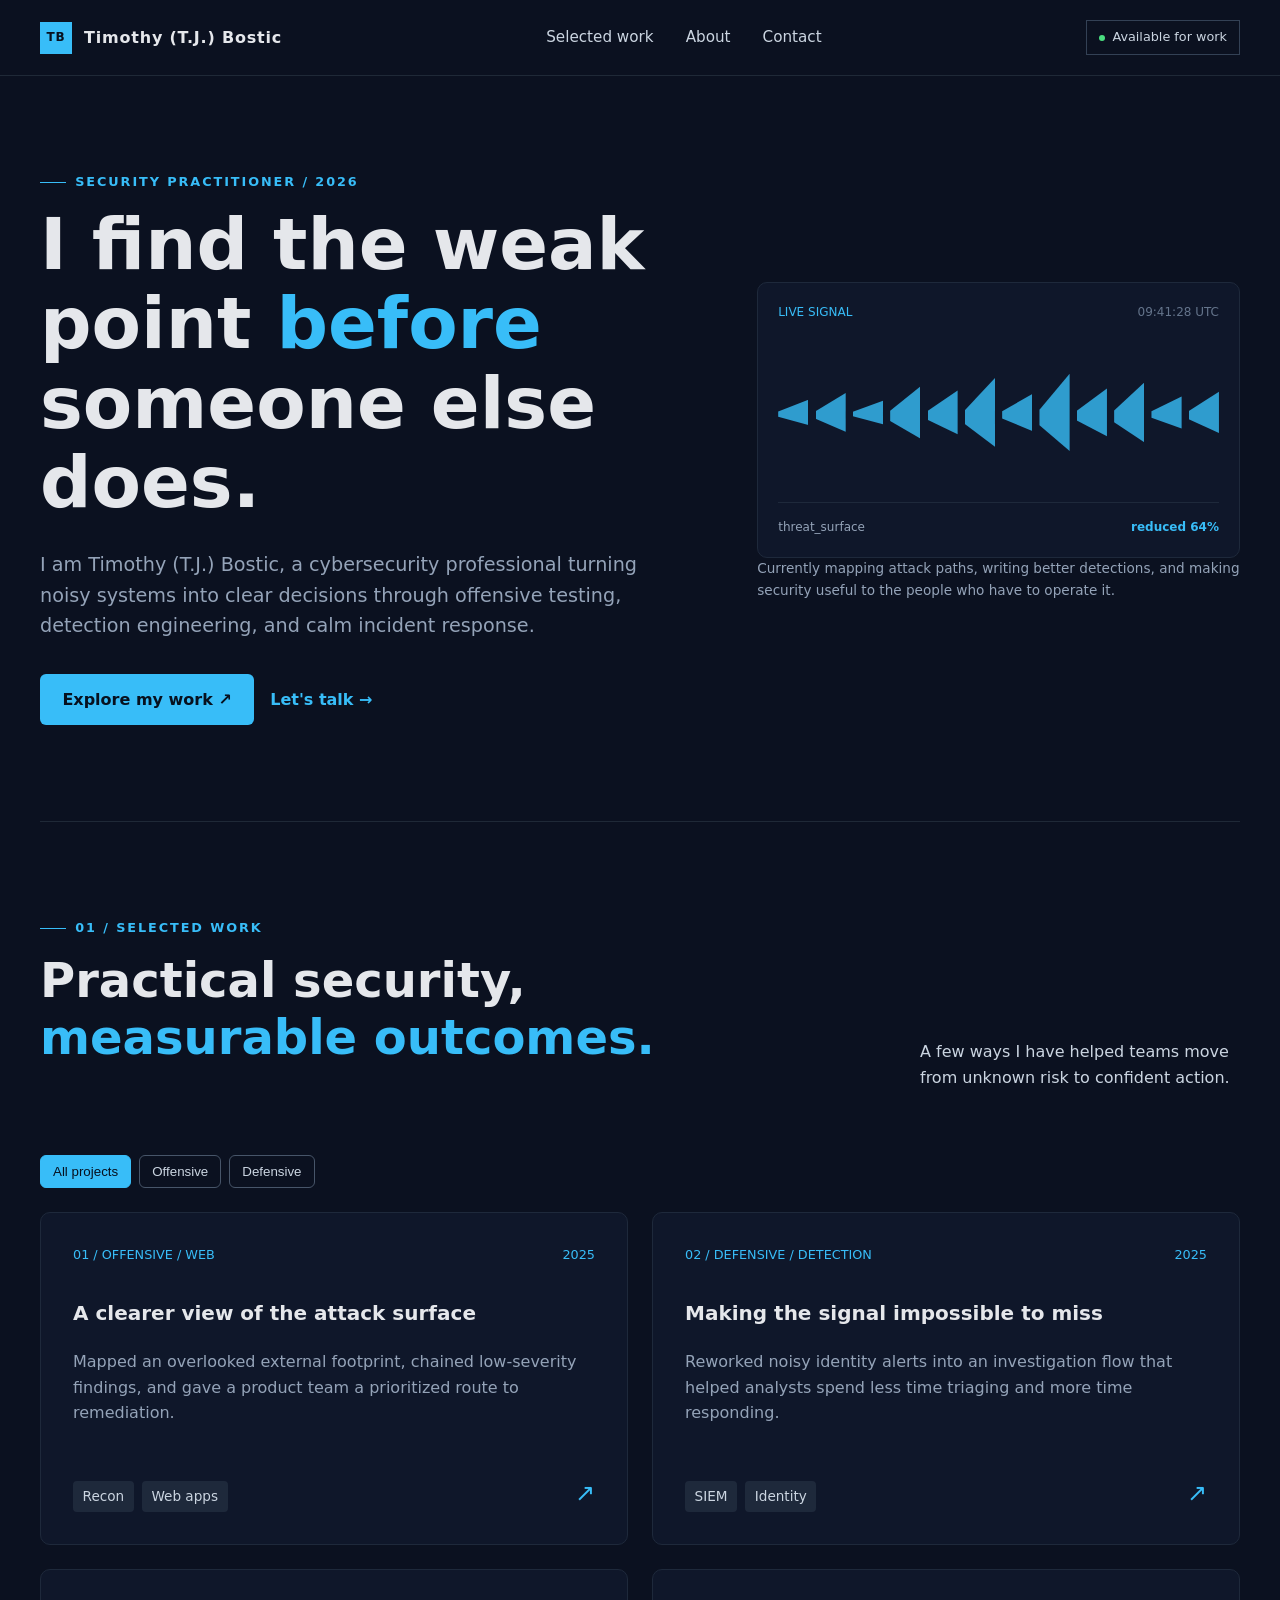
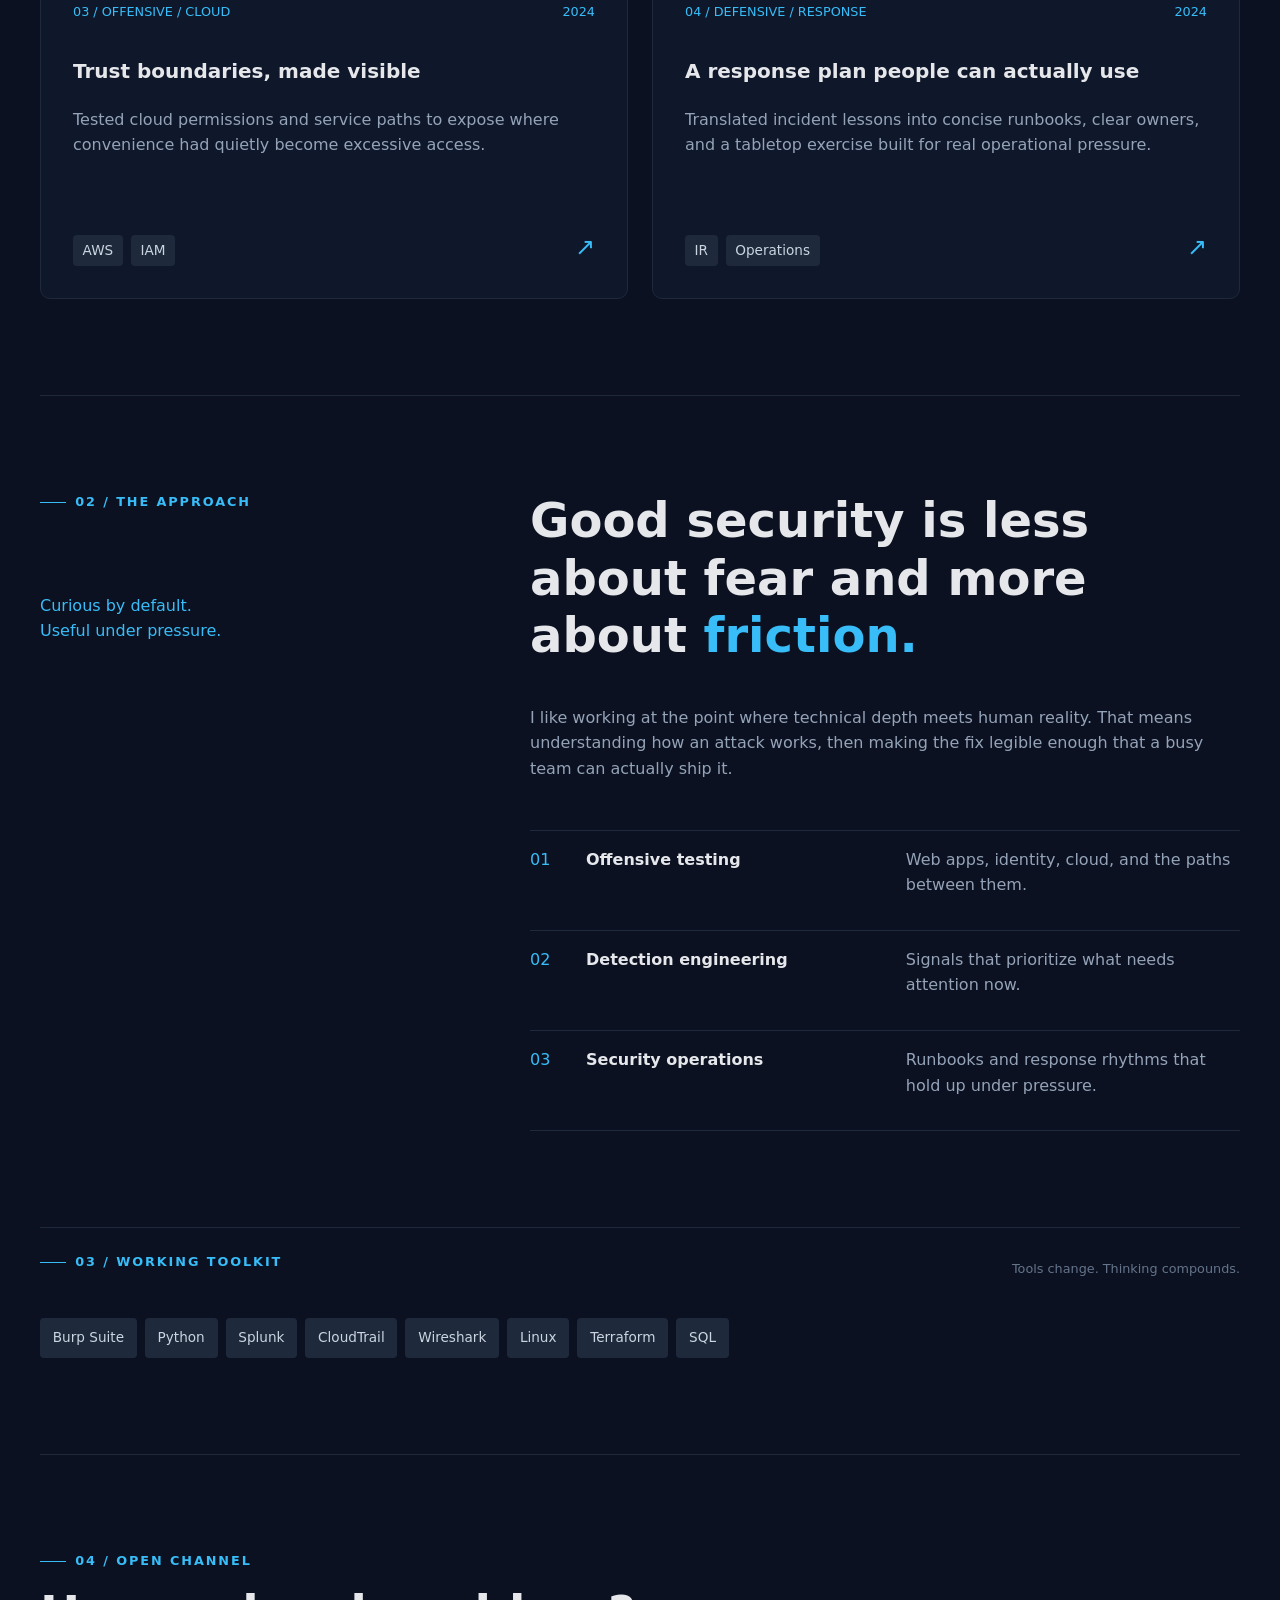
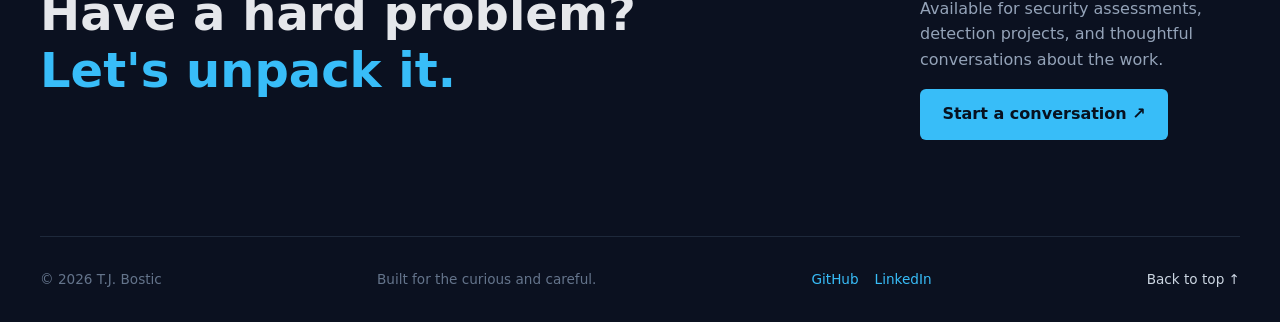
==== commit 2ed5170e: "Fix work section layout and project links" ====
--- a/index.html
+++ b/index.html
@@ -20,7 +20,7 @@
     <main id="top">
       <section class="hero section-wrap"><div class="hero-copy reveal"><p class="eyebrow"><span class="eyebrow-line"></span>Security practitioner / 2026</p><h1>I find the weak point <em>before</em> someone else does.</h1><p class="hero-intro">I am Timothy (T.J.) Bostic, a cybersecurity professional turning noisy systems into clear decisions through offensive testing, detection engineering, and calm incident response.</p><div class="hero-actions"><a class="button button-primary" href="#work">Explore my work <span aria-hidden="true">&#8599;</span></a><a class="text-link" href="mailto:tab17b@acu.edu">Let's talk <span aria-hidden="true">&#8594;</span></a></div></div><div class="hero-aside reveal reveal-delay"><div class="signal-card"><div class="signal-top"><span>LIVE SIGNAL</span><span class="signal-time">09:41:28 UTC</span></div><div class="signal-graph" aria-label="Decorative signal graph"><span></span><span></span><span></span><span></span><span></span><span></span><span></span><span></span><span></span><span></span><span></span><span></span></div><div class="signal-reading"><span>threat_surface</span><strong>reduced 64%</strong></div></div><p class="aside-note">Currently mapping attack paths, writing better detections, and making security useful to the people who have to operate it.</p></div></section>
 
-      <section id="work" class="work section-wrap"><div class="section-heading reveal"><div><p class="eyebrow"><span class="eyebrow-line"></ span>01 / Selected work</p><h2>Practical security,<br><em>measurable outcomes.</em></h2></div><p class="section-note">A few ways I have helped teams move from unknown risk to confident action.</p></div><div class="filter-row" role="group" aria-label="Filter projects"><button class="filter-button active" type="button" data-filter="all">All projects</button><button class="filter-button" type="button" data-filter="offensive">Offensive</button><button class="filter-button" type="button" data-filter="defensive">Defensive</button></div><div id="project-grid" class="project-grid"></div></section>
+      <section id="work" class="work section-wrap"><div class="section-heading reveal"><div><p class="eyebrow"><span class="eyebrow-line"></span>01 / Selected work</p><h2>Practical security,<br><em>measurable outcomes.</em></h2></div><p class="section-note">A few ways I have helped teams move from unknown risk to confident action.</p></div><div class="filter-row" role="group" aria-label="Filter projects"><button class="filter-button active" type="button" data-filter="all">All projects</button><button class="filter-button" type="button" data-filter="offensive">Offensive</button><button class="filter-button" type="button" data-filter="defensive">Defensive</button></div><div id="project-grid" class="project-grid"></div></section>
 
       <section id="about" class="about section-wrap"><div class="about-label reveal"><p class="eyebrow"><span class="eyebrow-line"></span>02 / The approach</p><p class="about-stamp">Curious by default.<br>Useful under pressure.</p></div><div class="about-copy reveal reveal-delay"><h2>Good security is less about fear and more about <em>friction.</em></h2><p>I like working at the point where technical depth meets human reality. That means understanding how an attack works, then making the fix legible enough that a busy team can actually ship it.</p><div class="capability-list"><div><span>01</span><strong>Offensive testing</strong><p>Web apps, identity, cloud, and the paths between them.</p></div><div><span>02</span><strong>Detection engineering</strong><p>Signals that prioritize what needs attention now.</p></div><div><span>03</span><strong>Security operations</strong><p>Runbooks and response rhythms that hold up under pressure.</p></div></div></div></section>
 
--- a/css/styles.css
+++ b/css/styles.css
@@ -109,5 +109,162 @@
 @media (max-width: 800px) {
     .section-wrap { width: min(100% - 4rem, 600px); }
     .site-header { padding: 0 2rem; }.site-nav, .status-pill { display: none; }.menu-toggle { display: block; border: 0; background: transparent; color: #cbd5e1; cursor: pointer; text-transform: uppercase; }.mobile-nav { width: min(100% - 4rem, 600px); margin: auto; padding: 0; display: flex; max-height: 0; overflow: hidden; flex-direction: column; gap: 1rem; color: #cbd5e1; transition: max-height .3s, padding .3s; }.mobile-nav.open { max-height: 180px; padding: 1.25rem 0; border-bottom: 1px solid #1f2937; }
-    .hero { min-height: auto; grid-template-columns: 1fr; padding: 5rem 0; }.hero-actions { flex-direction: column; align-items: flex-start; }.hero-aside { margin-top: 2rem; }.section-heading, .contact { display: block; }.section-note { margin-top: 1.5rem; }.work, .about, .contact { padding: 5rem 0; }.project-grid { grid-template-columns: 1fr; }.about { display: block; }.about-stamp { margin: 2.5rem 0 4rem; }.capability-list > div { grid-template-columns: 2rem 1fr; }.capability-list p { grid-column: 2; }.contact-actions { margin-top: 2rem; }.site-footer { flex-wrap: wrap; }.site-footer > span:nth-child(2) { order: 4; width: 100%; }
+   .hero { min-height: auto; grid-template-columns: 1fr; padding: 5rem 0; }.hero-actions { flex-direction: column; align-items: flex-start; }.hero-aside { margin-top: 2rem; }.section-heading, .contact { display: block; }.section-note { margin-top: 1.5rem; }.work, .about, .contact { padding: 5rem 0; }.project-grid { grid-template-columns: 1fr; }.about { display: block; }.about-stamp { margin: 2.5rem 0 4rem; }.capability-list > div { grid-template-columns: 2rem 1fr; }.capability-list p { grid-column: 2; }.contact-actions { margin-top: 2rem; }.site-footer { flex-wrap: wrap; }.site-footer > span:nth-child(2) { order: 4; width: 100%; }
+}
+
+/* ==============================
+   Offensive Security Page
+   ============================== */
+
+.offensive-page {
+   --offensive-panel: #0f172a;
+   --offensive-panel-raised: #131f33;
+   --offensive-line: #26364d;
+   --offensive-blue: #38bdf8;
+   --offensive-muted: #94a3b8;
+}
+
+.offensive-page .site-header { border-bottom-color: var(--offensive-line); }
+.offensive-page .site-header .status-pill { color: var(--offensive-blue); border-color: var(--offensive-line); }
+.skip-link {
+   position: absolute;
+   top: -4rem;
+   left: 1rem;
+   z-index: 2000;
+   padding: .65rem 1rem;
+   background: var(--offensive-blue, #38bdf8);
+   color: #07111f;
+   font-weight: 700;
+}
+.skip-link:focus { top: 1rem; }
+.offensive-mobile-nav { display: none; }
+.offensive-page .breadcrumb { display: flex; align-items: center; gap: .65rem; padding-top: 1.5rem; color: #64748b; font-size: .8rem; }
+.offensive-page .breadcrumb a { color: var(--offensive-blue); }
+.offensive-page .breadcrumb a:hover, .offensive-page .breadcrumb a:focus-visible { color: #bae6fd; }
+.offensive-page .offensive-hero { min-height: 64vh; display: flex; flex-direction: column; justify-content: center; align-items: flex-start; padding-top: 5rem; padding-bottom: 7rem; }
+.offensive-page .offensive-hero h1 { max-width: 920px; margin-bottom: 1.5rem; }
+.offensive-page .offensive-hero .hero-intro { max-width: 680px; margin-bottom: 0; }
+.offensive-page .offensive-section, .offensive-page .reporting-section { padding-top: 6rem; padding-bottom: 6rem; border-top: 1px solid #1f2937; }
+.offensive-page .section-heading { margin-bottom: 3rem; }
+.offensive-page .assessment-grid, .offensive-page .technique-grid { display: grid; grid-template-columns: repeat(3, minmax(0, 1fr)); gap: 1rem; }
+.offensive-page .assessment-card, .offensive-page .technique-group { display: flex; flex-direction: column; align-items: flex-start; padding: 1.75rem; background: var(--offensive-panel); border: 1px solid var(--offensive-line); border-radius: 8px; }
+.offensive-page .assessment-card { min-height: 310px; border-top: 2px solid var(--offensive-blue); }
+.offensive-page .assessment-card:hover, .offensive-page .assessment-card:focus-within { background: var(--offensive-panel-raised); border-color: var(--offensive-blue); }
+.offensive-page .card-category { margin-bottom: 1.25rem; color: var(--offensive-blue); }
+.offensive-page .assessment-card h3 { margin-bottom: .75rem; }
+.offensive-page .assessment-card p:not(.card-category), .offensive-page .technique-group p { color: var(--offensive-muted); font-size: .95rem; }
+.offensive-page .card-link { margin-top: auto; color: var(--offensive-blue); font-weight: 600; }
+.offensive-page .card-link:hover, .offensive-page .card-link:focus-visible { color: #bae6fd; }
+.offensive-page .lifecycle-section { padding-bottom: 7rem; }
+.offensive-page .lifecycle-list { position: relative; display: grid; gap: 2.5rem; margin: 0; padding: 1rem 0; list-style: none; }
+.offensive-page .lifecycle-list::before { content: ""; position: absolute; top: 0; bottom: 0; left: 50%; width: 1px; background: linear-gradient(to bottom, transparent, var(--offensive-blue) 8%, var(--offensive-line) 92%, transparent); }
+.offensive-page .lifecycle-phase { position: relative; display: grid; grid-template-columns: minmax(0, 1fr) 4rem minmax(0, 1fr); align-items: center; min-height: 180px; }
+.offensive-page .phase-marker { grid-column: 2; grid-row: 1; z-index: 1; display: grid; place-items: center; width: 3rem; height: 3rem; margin: auto; border: 1px solid var(--offensive-blue); border-radius: 50%; background: #0b1120; color: var(--offensive-blue); font-weight: 700; font-size: .8rem; }
+.offensive-page .phase-content { grid-row: 1; padding: 1.5rem; background: var(--offensive-panel); border: 1px solid var(--offensive-line); border-radius: 8px; }
+.offensive-page .lifecycle-phase:nth-child(odd) .phase-content { grid-column: 1; margin-right: 1rem; }
+.offensive-page .lifecycle-phase:nth-child(even) .phase-content { grid-column: 3; margin-left: 1rem; }
+.offensive-page .phase-content h3 { margin-bottom: .65rem; color: #f8fafc; }
+.offensive-page .phase-content > p { margin-bottom: 1rem; color: var(--offensive-muted); font-size: .9rem; }
+.offensive-page .activity-list { display: flex; flex-wrap: wrap; gap: .4rem .75rem; margin: 0 0 1.25rem; padding: 0; list-style: none; color: #cbd5e1; font-size: .78rem; }
+.offensive-page .activity-list li::before { content: "//"; margin-right: .35rem; color: var(--offensive-blue); }
+.offensive-page .technique-grid { grid-template-columns: repeat(4, minmax(0, 1fr)); }
+.offensive-page .technique-group h3 { margin-bottom: .65rem; color: #f8fafc; }
+.offensive-page .technique-group ul { margin: auto 0 0; padding: 1rem 0 0 1.1rem; color: #cbd5e1; font-size: .85rem; }
+.offensive-page .reporting-section { margin-top: 0; padding: 5rem max(2rem, 8%); background: var(--offensive-panel); border: 1px solid var(--offensive-line); border-left: 3px solid var(--offensive-blue); border-radius: 8px; }
+.offensive-page .reporting-section h2 { max-width: 800px; margin-bottom: 2.5rem; }
+.offensive-page .reporting-grid { display: grid; grid-template-columns: minmax(0, .9fr) minmax(0, 1.1fr); gap: 4rem; }
+.offensive-page .reporting-grid > p { color: var(--offensive-muted); }
+.offensive-page .reporting-principles { display: grid; gap: 1rem; margin: 0; padding: 0; list-style: none; }
+.offensive-page .reporting-principles li { display: grid; grid-template-columns: minmax(130px, .55fr) 1fr; gap: 1rem; padding-bottom: 1rem; border-bottom: 1px solid var(--offensive-line); }
+.offensive-page .reporting-principles strong { color: #f8fafc; }
+.offensive-page .reporting-principles span { color: var(--offensive-muted); font-size: .9rem; }
+.offensive-page .finding-anatomy {
+   display: grid;
+   grid-template-columns: minmax(180px, .7fr) minmax(0, 1.3fr);
+   gap: 3rem;
+   margin-top: 4rem;
+   padding-top: 2rem;
+   border-top: 1px solid var(--offensive-line);
+}
+.offensive-page .finding-anatomy-heading .card-category { margin-bottom: .75rem; }
+.offensive-page .finding-anatomy-heading h3 { max-width: 220px; margin-bottom: 0; color: #f8fafc; }
+.offensive-page .finding-stack {
+   position: relative;
+   display: grid;
+   gap: 0;
+   margin: 0;
+   padding: 0;
+   list-style: none;
+}
+.offensive-page .finding-stack::before {
+   content: "";
+   position: absolute;
+   top: 1.4rem;
+   bottom: 1.4rem;
+   left: .65rem;
+   width: 1px;
+   background: var(--offensive-blue);
+   opacity: .55;
+}
+.offensive-page .finding-stack li {
+   position: relative;
+   display: grid;
+   grid-template-columns: 2rem minmax(135px, .7fr) 1fr;
+   align-items: center;
+   gap: 1rem;
+   min-height: 3.25rem;
+   padding: .75rem 1rem;
+   background: #0b1120;
+   border: 1px solid var(--offensive-line);
+   border-bottom: 0;
+}
+.offensive-page .finding-stack li:first-child { border-radius: 6px 6px 0 0; }
+.offensive-page .finding-stack li:last-child { border-bottom: 1px solid var(--offensive-line); border-radius: 0 0 6px 6px; }
+.offensive-page .finding-stack li:hover { background: var(--offensive-panel-raised); border-color: var(--offensive-blue); }
+.offensive-page .finding-step {
+   z-index: 1;
+   display: grid;
+   place-items: center;
+   width: 1.35rem;
+   height: 1.35rem;
+   border: 1px solid var(--offensive-blue);
+   border-radius: 50%;
+   background: #0b1120;
+   color: var(--offensive-blue);
+   font-size: .65rem;
+}
+.offensive-page .finding-stack strong { color: #f8fafc; font-size: .9rem; }
+.offensive-page .finding-stack li > span:last-child { color: var(--offensive-muted); font-size: .82rem; }
+.offensive-page a:focus-visible, .offensive-page button:focus-visible, .offensive-page summary:focus-visible { outline: 3px solid #bae6fd; outline-offset: 4px; }
+
+@media (max-width: 980px) {
+   .offensive-page .assessment-grid, .offensive-page .technique-grid { grid-template-columns: repeat(2, minmax(0, 1fr)); }
+}
+
+@media (max-width: 800px) {
+   .offensive-page .breadcrumb, .offensive-page .offensive-hero, .offensive-page .offensive-section, .offensive-page .reporting-section { width: min(100% - 4rem, 600px); }
+   .offensive-page .offensive-mobile-nav { position: relative; display: block; margin-left: auto; color: #cbd5e1; }
+   .offensive-page .offensive-mobile-nav summary { cursor: pointer; list-style: none; text-transform: uppercase; }
+   .offensive-page .offensive-mobile-nav summary::-webkit-details-marker { display: none; }
+   .offensive-page .offensive-mobile-nav nav { position: absolute; top: calc(100% + .75rem); right: 0; display: grid; gap: .75rem; min-width: 10rem; padding: 1rem; background: #0f172a; border: 1px solid var(--offensive-line); border-radius: 6px; }
+   .offensive-page .offensive-mobile-nav nav a { color: #cbd5e1; }
+   .offensive-page .offensive-mobile-nav nav a:hover { color: #ffffff; }
+   .offensive-page .offensive-hero { min-height: auto; padding-top: 4rem; padding-bottom: 5rem; }
+   .offensive-page .assessment-grid, .offensive-page .technique-grid, .offensive-page .reporting-grid { grid-template-columns: 1fr; }
+   .offensive-page .finding-anatomy { grid-template-columns: 1fr; gap: 1.5rem; margin-top: 3rem; }
+   .offensive-page .finding-anatomy-heading h3 { max-width: none; }
+   .offensive-page .lifecycle-list { gap: 1.25rem; padding-left: 1.5rem; }
+   .offensive-page .lifecycle-list::before { left: 0; }
+   .offensive-page .lifecycle-phase { display: block; min-height: 0; padding-left: 1.25rem; }
+   .offensive-page .phase-marker { position: absolute; top: 1.5rem; left: -1.5rem; width: 2.5rem; height: 2.5rem; }
+   .offensive-page .lifecycle-phase:nth-child(odd) .phase-content, .offensive-page .lifecycle-phase:nth-child(even) .phase-content { margin: 0; }
+   .offensive-page .phase-content { padding: 1.25rem; }
+   .offensive-page .reporting-section { padding: 4rem 2rem; }
+   .offensive-page .reporting-principles li { grid-template-columns: 1fr; gap: .25rem; }
+}
+
+@media (max-width: 480px) {
+   .offensive-page .breadcrumb, .offensive-page .offensive-hero, .offensive-page .offensive-section, .offensive-page .reporting-section { width: calc(100% - 2rem); }
+   .offensive-page .site-header { padding: 0 1rem; }
+   .offensive-page .brand-name { font-size: .9rem; }
 }
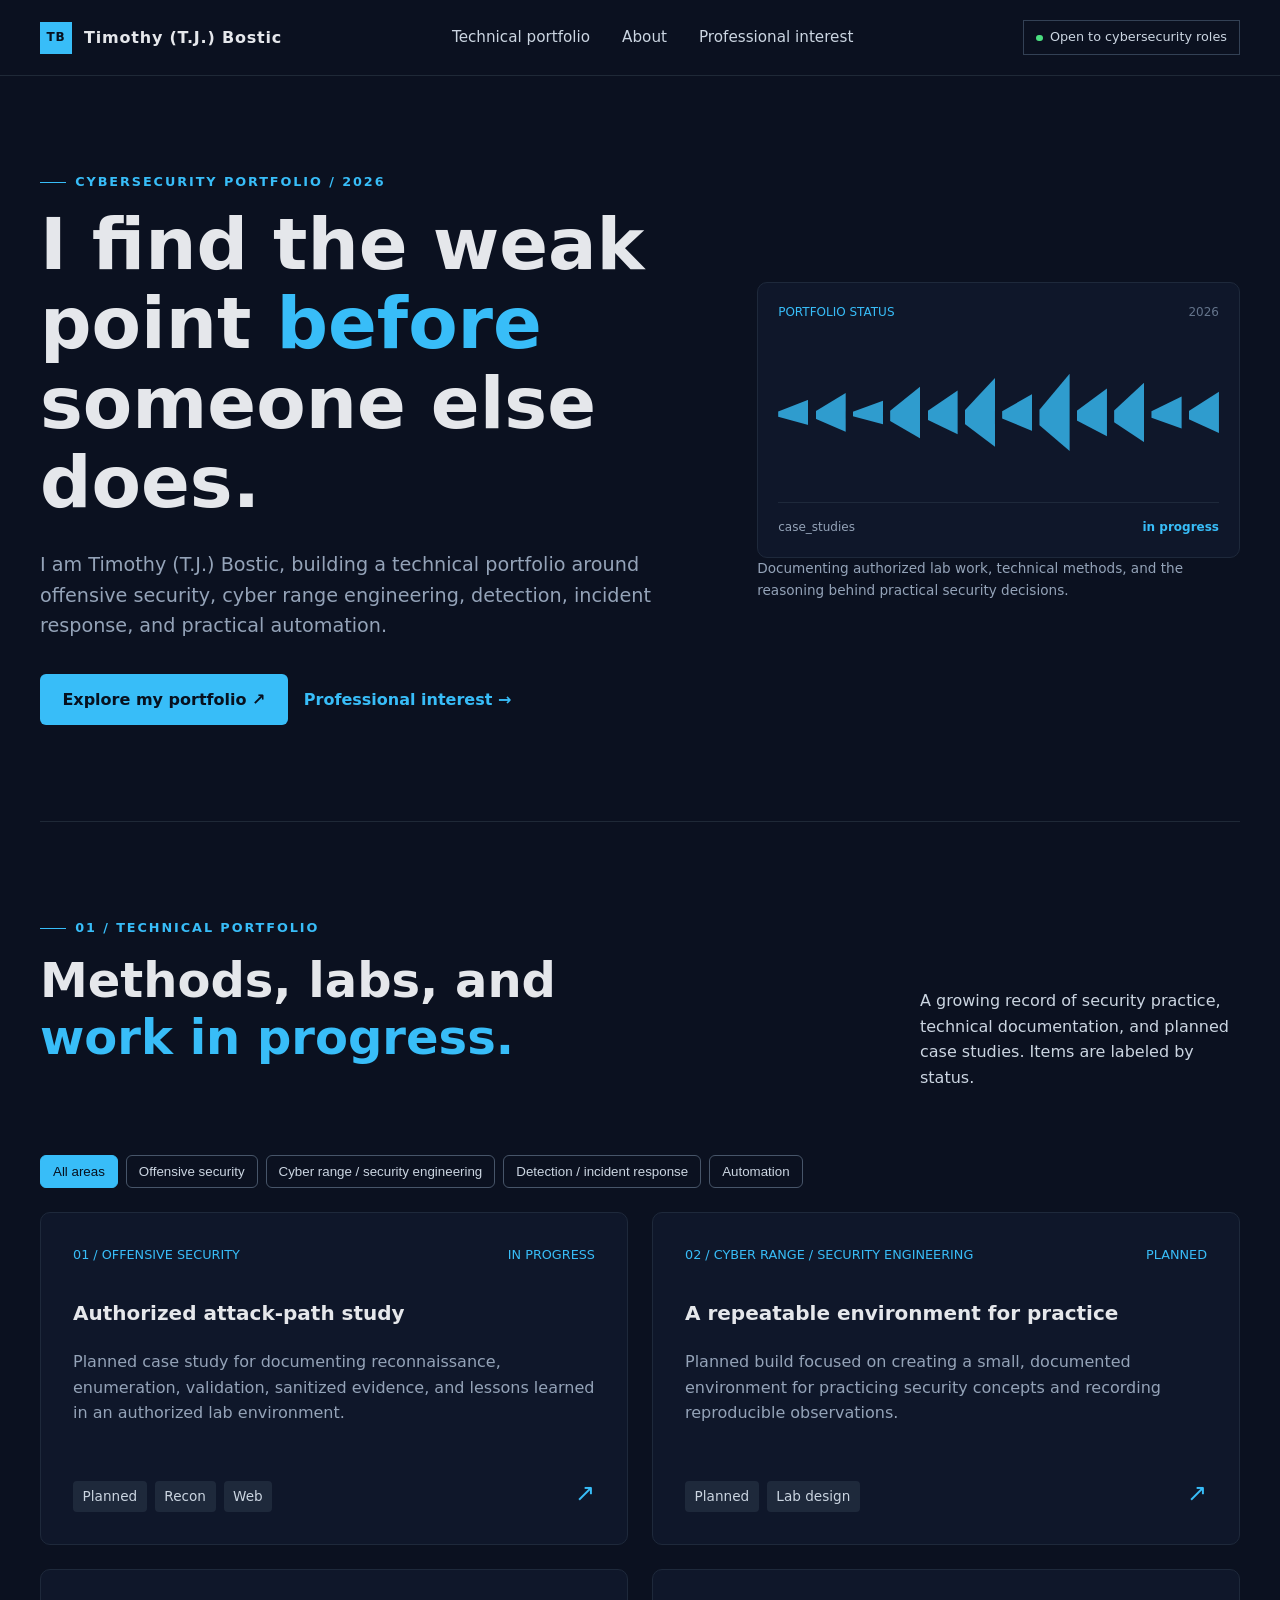
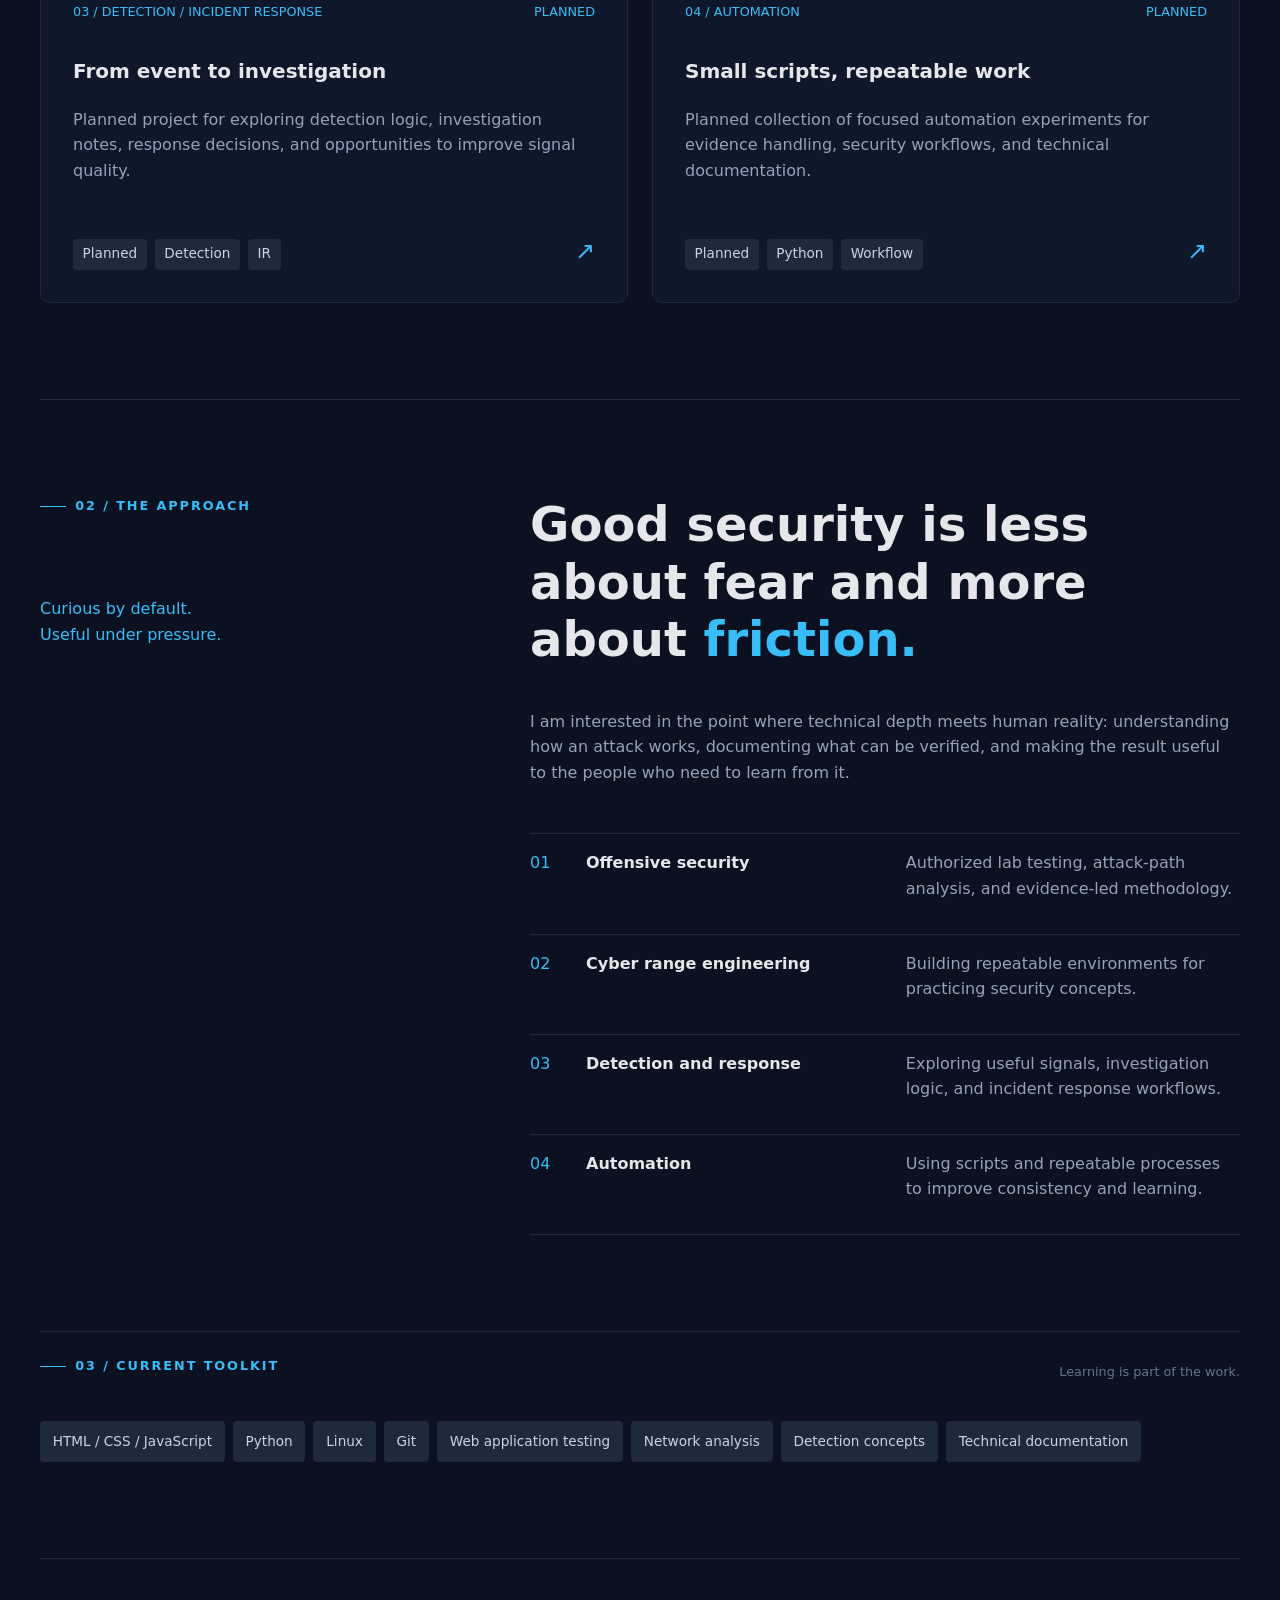
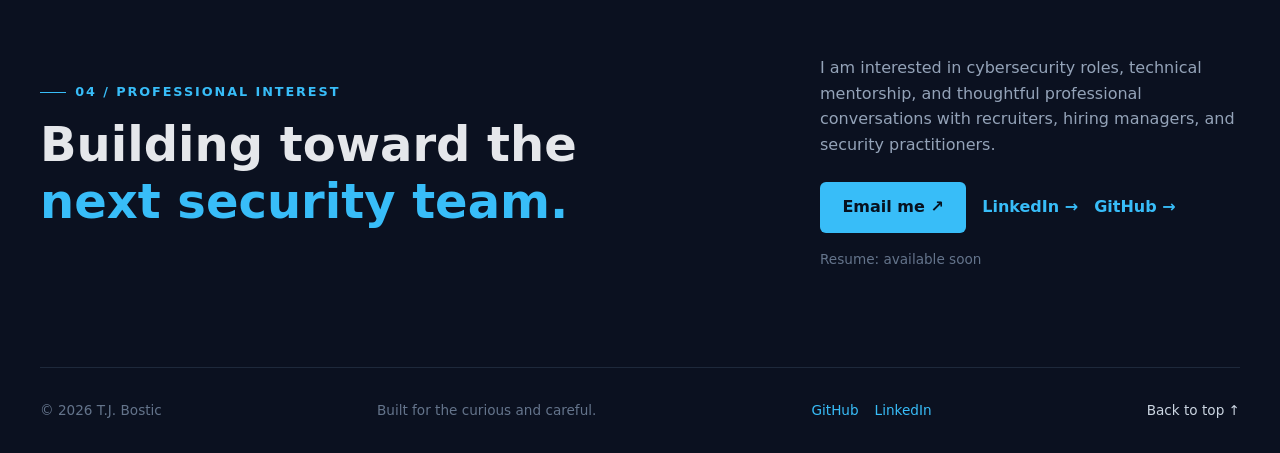
==== commit 1f01861d: "Reframe portfolio around technical evidence" ====
--- a/index.html
+++ b/index.html
@@ -8,26 +8,27 @@
   <link rel="stylesheet" href="css/styles.css">
 </head>
 <body>
+  <a class="skip-link" href="#top">Skip to main content</a>
   <div class="site-shell">
     <header class="site-header">
       <a class="brand" href="#top" aria-label="T.J. Bostic home"><span class="brand-mark">TB</span><span class="brand-name">Timothy (T.J.) Bostic</span></a>
-      <nav class="site-nav" aria-label="Primary navigation"><a href="#work">Selected work</a><a href="#about">About</a><a href="#contact">Contact</a></nav>
-      <a class="status-pill" href="#contact"><span class="status-dot"></span>Available for work</a>
+      <nav class="site-nav" aria-label="Primary navigation"><a href="#work">Technical portfolio</a><a href="#about">About</a><a href="#interest">Professional interest</a></nav>
+      <a class="status-pill" href="#interest"><span class="status-dot"></span>Open to cybersecurity roles</a>
       <button class="menu-toggle" type="button" aria-expanded="false" aria-controls="site-navigation">Menu</button>
     </header>
-    <div id="site-navigation" class="mobile-nav" aria-hidden="true"><a href="#work">Selected work</a><a href="#about">About</a><a href="#contact">Contact</a></div>
+    <div id="site-navigation" class="mobile-nav" aria-hidden="true"><a href="#work">Technical portfolio</a><a href="#about">About</a><a href="#interest">Professional interest</a></div>
 
     <main id="top">
-      <section class="hero section-wrap"><div class="hero-copy reveal"><p class="eyebrow"><span class="eyebrow-line"></span>Security practitioner / 2026</p><h1>I find the weak point <em>before</em> someone else does.</h1><p class="hero-intro">I am Timothy (T.J.) Bostic, a cybersecurity professional turning noisy systems into clear decisions through offensive testing, detection engineering, and calm incident response.</p><div class="hero-actions"><a class="button button-primary" href="#work">Explore my work <span aria-hidden="true">&#8599;</span></a><a class="text-link" href="mailto:tab17b@acu.edu">Let's talk <span aria-hidden="true">&#8594;</span></a></div></div><div class="hero-aside reveal reveal-delay"><div class="signal-card"><div class="signal-top"><span>LIVE SIGNAL</span><span class="signal-time">09:41:28 UTC</span></div><div class="signal-graph" aria-label="Decorative signal graph"><span></span><span></span><span></span><span></span><span></span><span></span><span></span><span></span><span></span><span></span><span></span><span></span></div><div class="signal-reading"><span>threat_surface</span><strong>reduced 64%</strong></div></div><p class="aside-note">Currently mapping attack paths, writing better detections, and making security useful to the people who have to operate it.</p></div></section>
+      <section class="hero section-wrap"><div class="hero-copy reveal"><p class="eyebrow"><span class="eyebrow-line"></span>Cybersecurity portfolio / 2026</p><h1>I find the weak point <em>before</em> someone else does.</h1><p class="hero-intro">I am Timothy (T.J.) Bostic, building a technical portfolio around offensive security, cyber range engineering, detection, incident response, and practical automation.</p><div class="hero-actions"><a class="button button-primary" href="#work">Explore my portfolio <span aria-hidden="true">&#8599;</span></a><a class="text-link" href="#interest">Professional interest <span aria-hidden="true">&#8594;</span></a></div></div><div class="hero-aside reveal reveal-delay"><div class="signal-card"><div class="signal-top"><span>PORTFOLIO STATUS</span><span class="signal-time">2026</span></div><div class="signal-graph" aria-label="Decorative signal graph"><span></span><span></span><span></span><span></span><span></span><span></span><span></span><span></span><span></span><span></span><span></span><span></span></div><div class="signal-reading"><span>case_studies</span><strong>in progress</strong></div></div><p class="aside-note">Documenting authorized lab work, technical methods, and the reasoning behind practical security decisions.</p></div></section>
 
-      <section id="work" class="work section-wrap"><div class="section-heading reveal"><div><p class="eyebrow"><span class="eyebrow-line"></span>01 / Selected work</p><h2>Practical security,<br><em>measurable outcomes.</em></h2></div><p class="section-note">A few ways I have helped teams move from unknown risk to confident action.</p></div><div class="filter-row" role="group" aria-label="Filter projects"><button class="filter-button active" type="button" data-filter="all">All projects</button><button class="filter-button" type="button" data-filter="offensive">Offensive</button><button class="filter-button" type="button" data-filter="defensive">Defensive</button></div><div id="project-grid" class="project-grid"></div></section>
+      <section id="work" class="work section-wrap"><div class="section-heading reveal"><div><p class="eyebrow"><span class="eyebrow-line"></span>01 / Technical portfolio</p><h2>Methods, labs, and<br><em>work in progress.</em></h2></div><p class="section-note">A growing record of security practice, technical documentation, and planned case studies. Items are labeled by status.</p></div><div class="filter-row" role="group" aria-label="Filter portfolio categories"><button class="filter-button active" type="button" data-filter="all">All areas</button><button class="filter-button" type="button" data-filter="offensive">Offensive security</button><button class="filter-button" type="button" data-filter="cyber-range">Cyber range / security engineering</button><button class="filter-button" type="button" data-filter="detection">Detection / incident response</button><button class="filter-button" type="button" data-filter="automation">Automation</button></div><div id="project-grid" class="project-grid"></div></section>
 
-      <section id="about" class="about section-wrap"><div class="about-label reveal"><p class="eyebrow"><span class="eyebrow-line"></span>02 / The approach</p><p class="about-stamp">Curious by default.<br>Useful under pressure.</p></div><div class="about-copy reveal reveal-delay"><h2>Good security is less about fear and more about <em>friction.</em></h2><p>I like working at the point where technical depth meets human reality. That means understanding how an attack works, then making the fix legible enough that a busy team can actually ship it.</p><div class="capability-list"><div><span>01</span><strong>Offensive testing</strong><p>Web apps, identity, cloud, and the paths between them.</p></div><div><span>02</span><strong>Detection engineering</strong><p>Signals that prioritize what needs attention now.</p></div><div><span>03</span><strong>Security operations</strong><p>Runbooks and response rhythms that hold up under pressure.</p></div></div></div></section>
+      <section id="about" class="about section-wrap"><div class="about-label reveal"><p class="eyebrow"><span class="eyebrow-line"></span>02 / The approach</p><p class="about-stamp">Curious by default.<br>Useful under pressure.</p></div><div class="about-copy reveal reveal-delay"><h2>Good security is less about fear and more about <em>friction.</em></h2><p>I am interested in the point where technical depth meets human reality: understanding how an attack works, documenting what can be verified, and making the result useful to the people who need to learn from it.</p><div class="capability-list"><div><span>01</span><strong>Offensive security</strong><p>Authorized lab testing, attack-path analysis, and evidence-led methodology.</p></div><div><span>02</span><strong>Cyber range engineering</strong><p>Building repeatable environments for practicing security concepts.</p></div><div><span>03</span><strong>Detection and response</strong><p>Exploring useful signals, investigation logic, and incident response workflows.</p></div><div><span>04</span><strong>Automation</strong><p>Using scripts and repeatable processes to improve consistency and learning.</p></div></div></div></section>
 
-      <section class="toolkit section-wrap"><div class="toolkit-head"><p class="eyebrow"><span class="eyebrow-line"></span>03 / Working toolkit</p><span class="toolkit-count">Tools change. Thinking compounds.</span></div><div class="tool-list"><span>Burp Suite</span><span>Python</span><span>Splunk</span><span>CloudTrail</span><span>Wireshark</span><span>Linux</span><span>Terraform</span><span>SQL</span></div></section>
-      <section id="contact" class="contact section-wrap reveal"><div><p class="eyebrow"><span class="eyebrow-line"></span>04 / Open channel</p><h2>Have a hard problem?<br><em>Let's unpack it.</em></h2></div><div class="contact-actions"><p>Available for security assessments, detection projects, and thoughtful conversations about the work.</p><a class="button button-primary" href="mailto:tab17b@acu.edu?subject=Security%20project">Start a conversation <span aria-hidden="true">&#8599;</span></a></div></section>
+      <section class="toolkit section-wrap"><div class="toolkit-head"><p class="eyebrow"><span class="eyebrow-line"></span>03 / Current toolkit</p><span class="toolkit-count">Learning is part of the work.</span></div><div class="tool-list"><span>HTML / CSS / JavaScript</span><span>Python</span><span>Linux</span><span>Git</span><span>Web application testing</span><span>Network analysis</span><span>Detection concepts</span><span>Technical documentation</span></div></section>
+      <section id="interest" class="contact section-wrap reveal"><div><p class="eyebrow"><span class="eyebrow-line"></span>04 / Professional interest</p><h2>Building toward the<br><em>next security team.</em></h2></div><div class="contact-actions"><p>I am interested in cybersecurity roles, technical mentorship, and thoughtful professional conversations with recruiters, hiring managers, and security practitioners.</p><div class="interest-links"><a class="button button-primary" href="mailto:tab17b@acu.edu">Email me <span aria-hidden="true">&#8599;</span></a><a class="text-link" href="https://www.linkedin.com/in/timothy-bostic-557a29343" target="_blank" rel="noopener noreferrer">LinkedIn <span aria-hidden="true">&#8594;</span></a><a class="text-link" href="https://github.com/Bostic-Timothy" target="_blank" rel="noopener noreferrer">GitHub <span aria-hidden="true">&#8594;</span></a><span class="resume-placeholder">Resume: available soon</span></div></div></section>
     </main>
-    <footer class="site-footer section-wrap"><span>&copy; 2026 T.J. Bostic</span><span>Built for the curious and careful.</span><span class="social-links"><a href="https://github.com/Bostic-Timothy" target="_blank" rel="noopener noreferrer">GitHub</a><a href="https://www.linkedin.com/in/tj-bostic" target="_blank" rel="noopener noreferrer">LinkedIn</a></span><a href="#top">Back to top &#8593;</a></footer>
+    <footer class="site-footer section-wrap"><span>&copy; 2026 T.J. Bostic</span><span>Built for the curious and careful.</span><span class="social-links"><a href="https://github.com/Bostic-Timothy" target="_blank" rel="noopener noreferrer">GitHub</a><a href="https://www.linkedin.com/in/timothy-bostic-557a29343" target="_blank" rel="noopener noreferrer">LinkedIn</a></span><a href="#top">Back to top &#8593;</a></footer>
   </div>
   <script src="js/main.js"></script>
 </body>
--- a/css/styles.css
+++ b/css/styles.css
@@ -12,6 +12,7 @@
     background: #0b1120;
 }
 a { color: inherit; text-decoration: none; }
+a:focus-visible, button:focus-visible, summary:focus-visible { outline: 3px solid #bae6fd; outline-offset: 4px; }
 h1, h2, h3, p { margin-top: 0; }
 h1 { font-size: clamp(2.5rem, 6vw, 4.5rem); line-height: 1.1; }
 h2 { font-size: clamp(2rem, 4vw, 3rem); line-height: 1.2; }
@@ -90,7 +91,7 @@
 .work, .about, .contact { padding: 6rem 0; border-top: 1px solid #1f2937; }
 .section-heading, .contact { display: flex; justify-content: space-between; align-items: end; gap: 3rem; }
 .section-heading { margin-bottom: 3rem; }.section-note { max-width: 320px; color: #cbd5e1; }
-.filter-row { display: flex; gap: .5rem; margin-bottom: 1.5rem; }.filter-button { padding: .5rem .75rem; border: 1px solid #475569; border-radius: 6px; background: transparent; color: #cbd5e1; cursor: pointer; }.filter-button.active, .filter-button:hover { background: #38bdf8; color: #07111f; border-color: #38bdf8; }
+.filter-row { display: flex; flex-wrap: wrap; gap: .5rem; margin-bottom: 1.5rem; }.filter-button { padding: .5rem .75rem; border: 1px solid #475569; border-radius: 6px; background: transparent; color: #cbd5e1; cursor: pointer; }.filter-button.active, .filter-button:hover { background: #38bdf8; color: #07111f; border-color: #38bdf8; }
 .project-grid { display: grid; grid-template-columns: repeat(2, minmax(0, 1fr)); gap: 1.5rem; }
 .project-card { min-height: 330px; padding: 2rem; display: flex; flex-direction: column; justify-content: space-between; background: #0f172a; border: 1px solid #1e293b; border-radius: 10px; }.project-card:hover { border-color: #38bdf8; transform: translateY(-3px); }.project-meta { display: flex; justify-content: space-between; color: #38bdf8; font-size: .8rem; text-transform: uppercase; }.project-card h3 { margin-top: 2rem; }.project-card p, .about-copy > p, .capability-list p, .contact-actions p { color: #94a3b8; }.project-bottom { display: flex; justify-content: space-between; align-items: end; gap: 1rem; margin-top: 2rem; }.project-tags, .tool-list, .social-links { display: flex; flex-wrap: wrap; gap: .5rem; }.project-tags span, .tool-list span { padding: .3rem .6rem; border-radius: 4px; background: #1e293b; color: #cbd5e1; font-size: .85rem; }.project-arrow { color: #38bdf8; font-size: 1.5rem; }
 .about { display: grid; grid-template-columns: .75fr 1.25fr; gap: 4rem; }.about-stamp { margin-top: 5rem; color: #38bdf8; }.capability-list { margin-top: 3rem; border-top: 1px solid #1e293b; }.capability-list > div { display: grid; grid-template-columns: 2.5rem 1fr 1.1fr; gap: 1rem; padding: 1rem 0; border-bottom: 1px solid #1e293b; }.capability-list span { color: #38bdf8; }.capability-list strong { color: #e5e7eb; }.toolkit { padding-bottom: 6rem; }.toolkit-head { display: flex; justify-content: space-between; align-items: center; border-top: 1px solid #1e293b; padding-top: 1.5rem; }.toolkit-count { color: #64748b; font-size: .8rem; }.tool-list { margin-top: 2rem; }.tool-list span { padding: .6rem .8rem; }
@@ -99,7 +100,7 @@
    Contact and Footer
    ============================== */
 
-.contact-actions { max-width: 320px; }.site-footer { display: flex; justify-content: space-between; align-items: center; gap: 1rem; padding: 2rem 0; border-top: 1px solid #1e293b; color: #64748b; font-size: .85rem; }.site-footer a { color: #cbd5e1; }.social-links { gap: 1rem; }.social-links a { color: #38bdf8; }
+.contact-actions { max-width: 420px; }.interest-links { display: flex; flex-wrap: wrap; align-items: center; gap: 1rem; margin-top: 1.5rem; }.resume-placeholder { color: #64748b; font-size: .85rem; }.site-footer { display: flex; justify-content: space-between; align-items: center; gap: 1rem; padding: 2rem 0; border-top: 1px solid #1e293b; color: #64748b; font-size: .85rem; }.site-footer a { color: #cbd5e1; }.social-links { gap: 1rem; }.social-links a { color: #38bdf8; }
 .reveal { opacity: 0; transform: translateY(18px); transition: opacity .7s ease, transform .7s ease; }.reveal.visible { opacity: 1; transform: translateY(0); }.reveal-delay { transition-delay: .15s; }
 
 /* ==============================
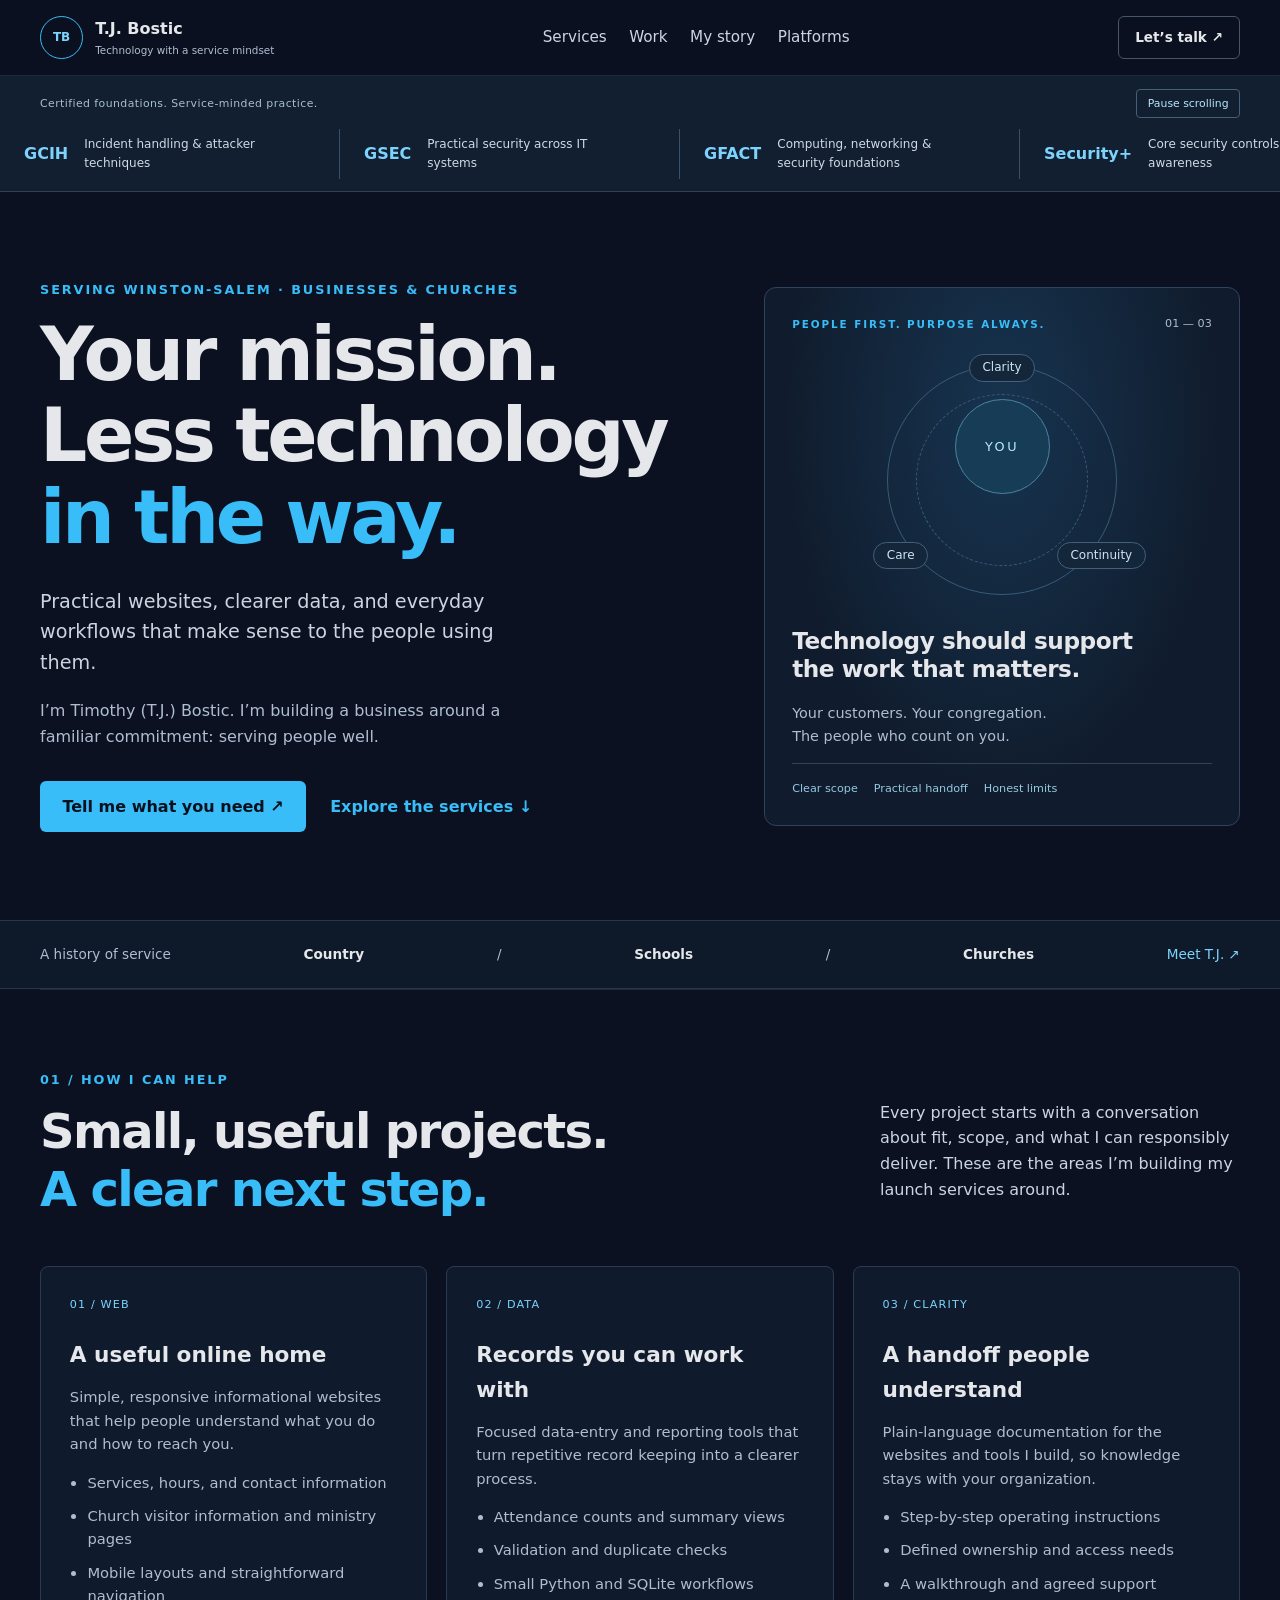
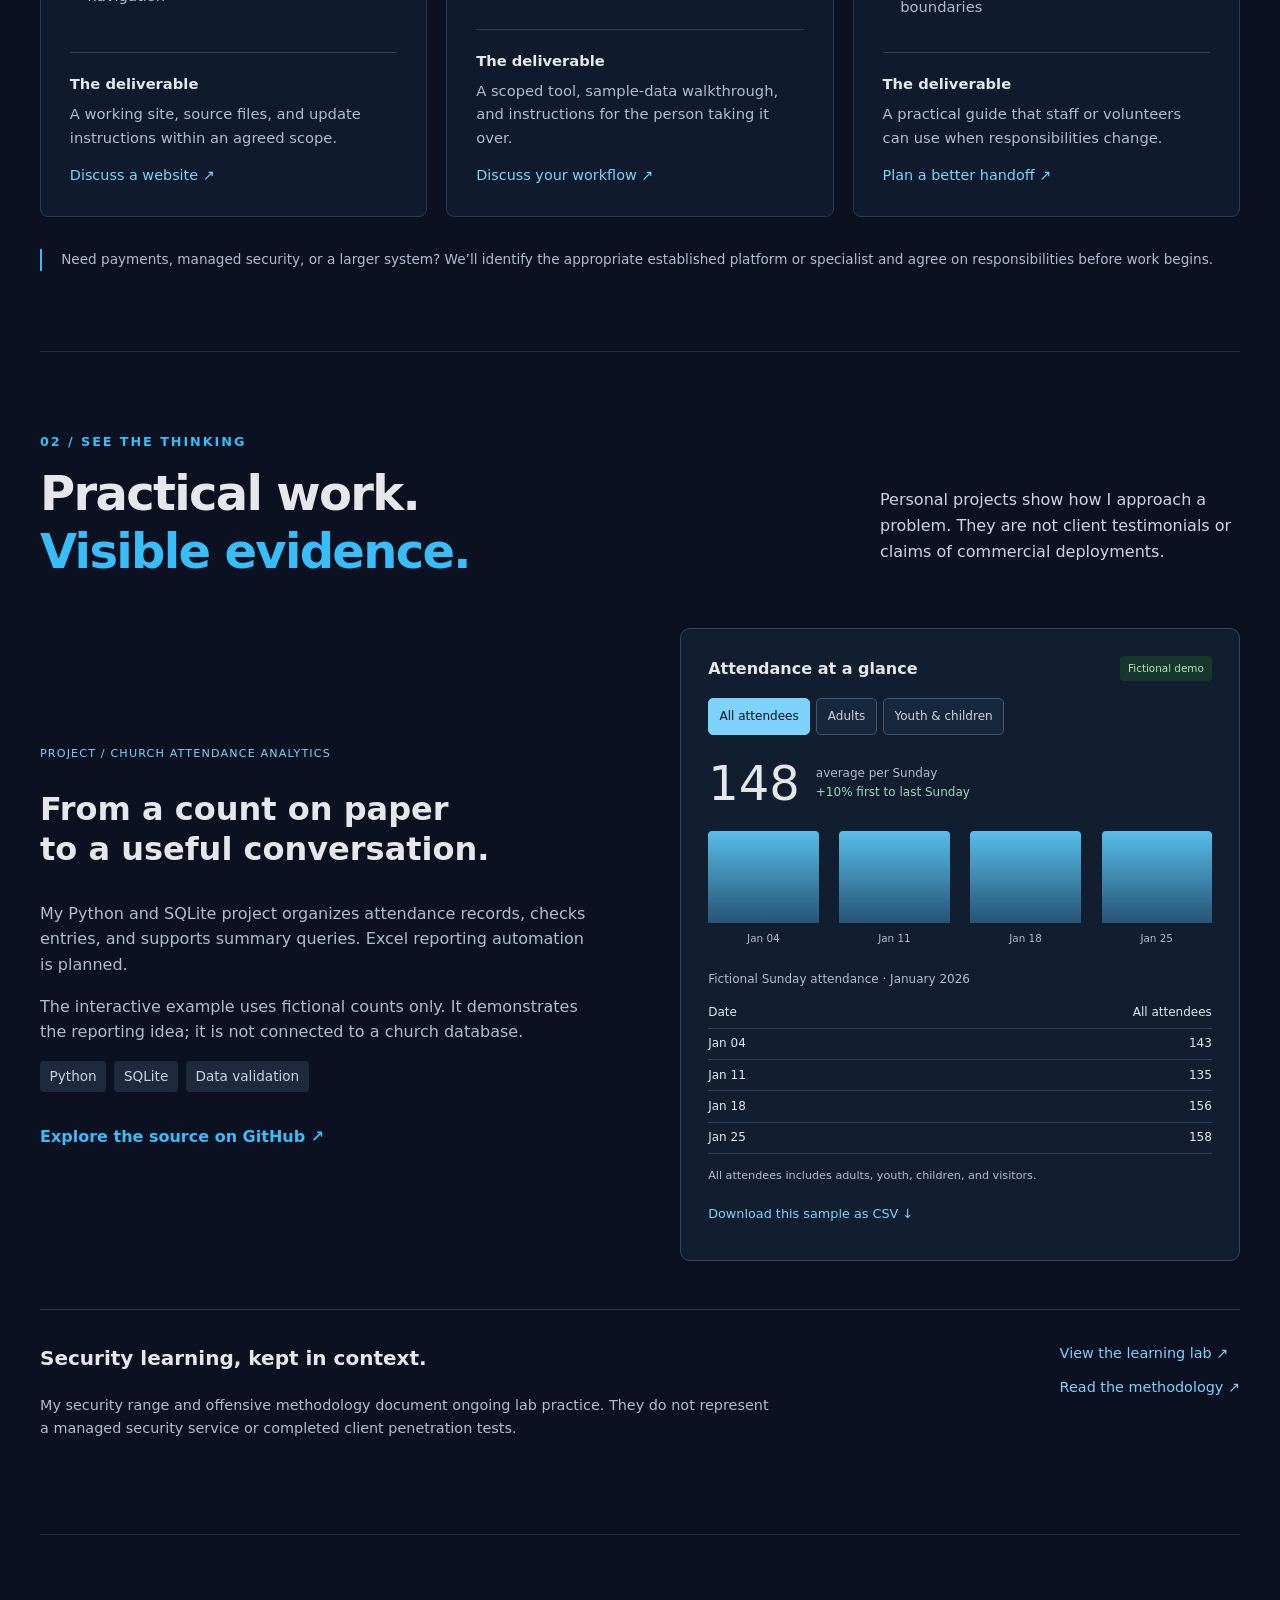
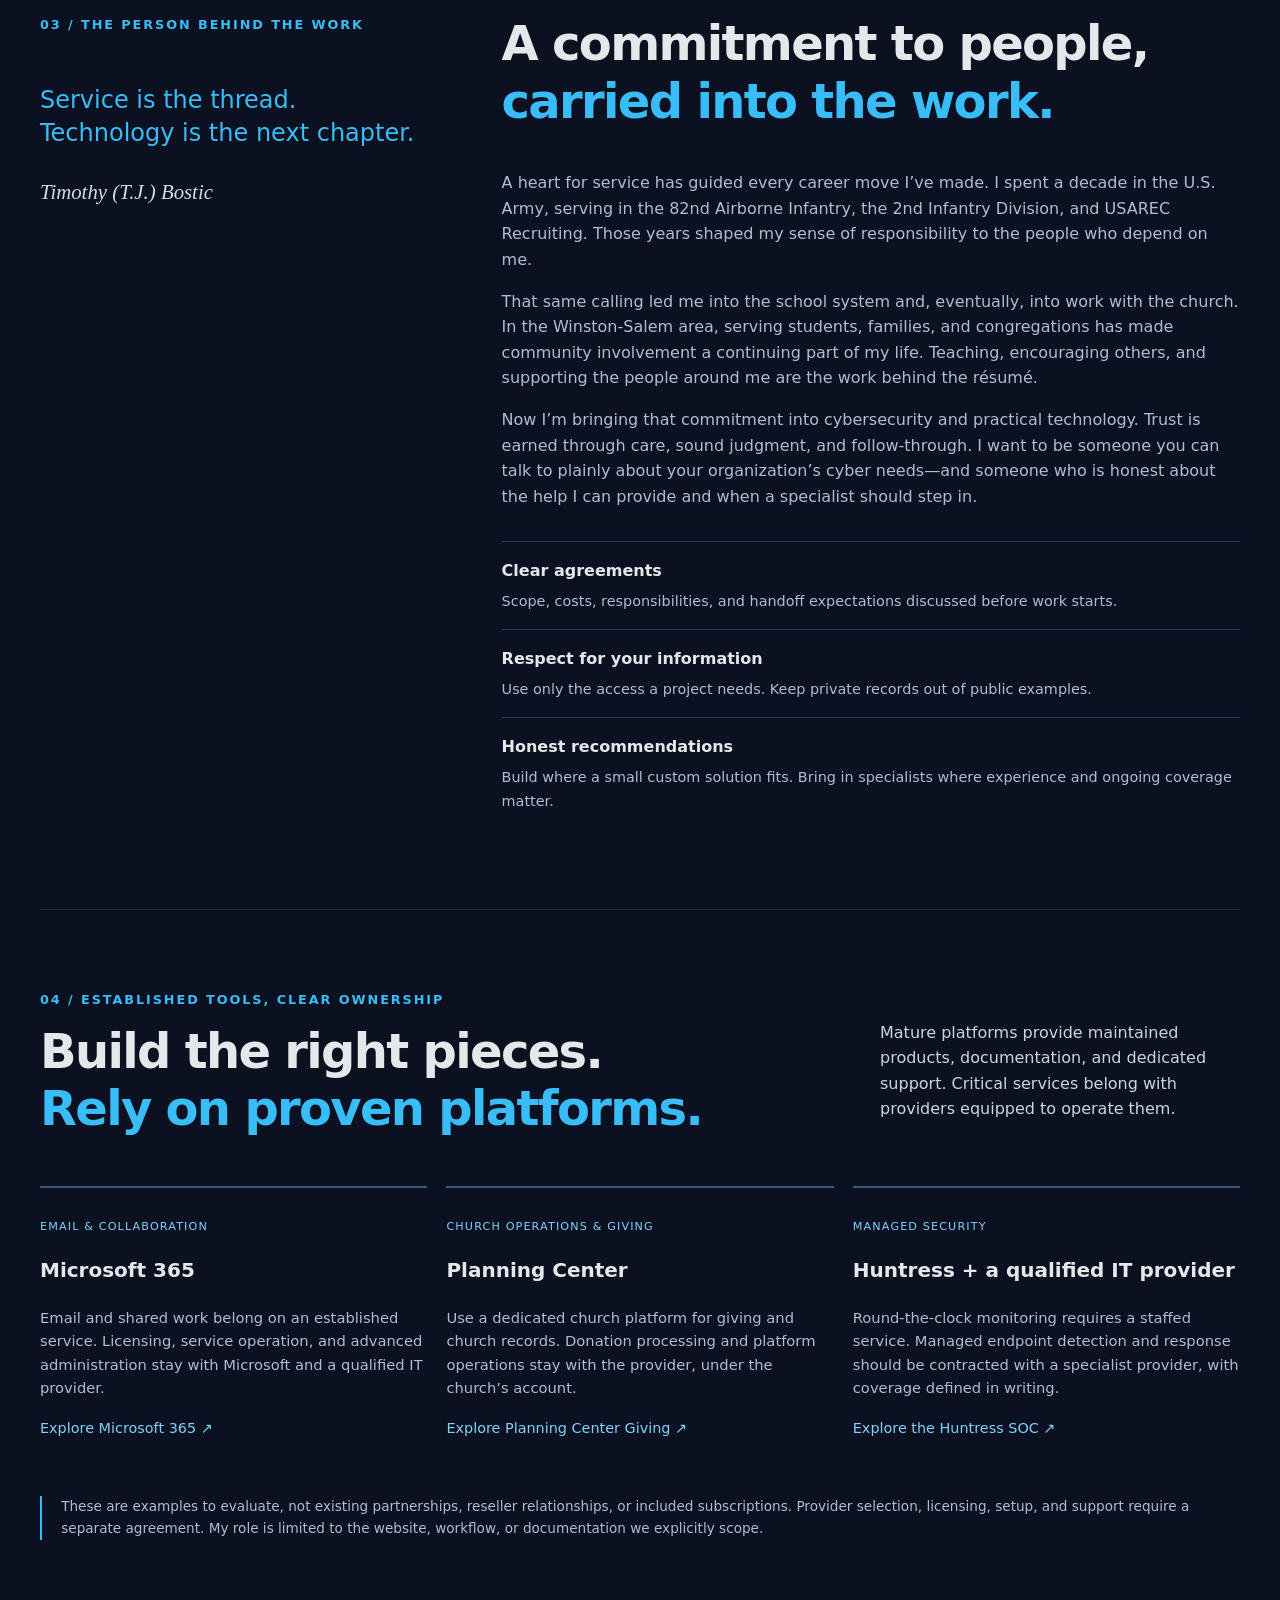
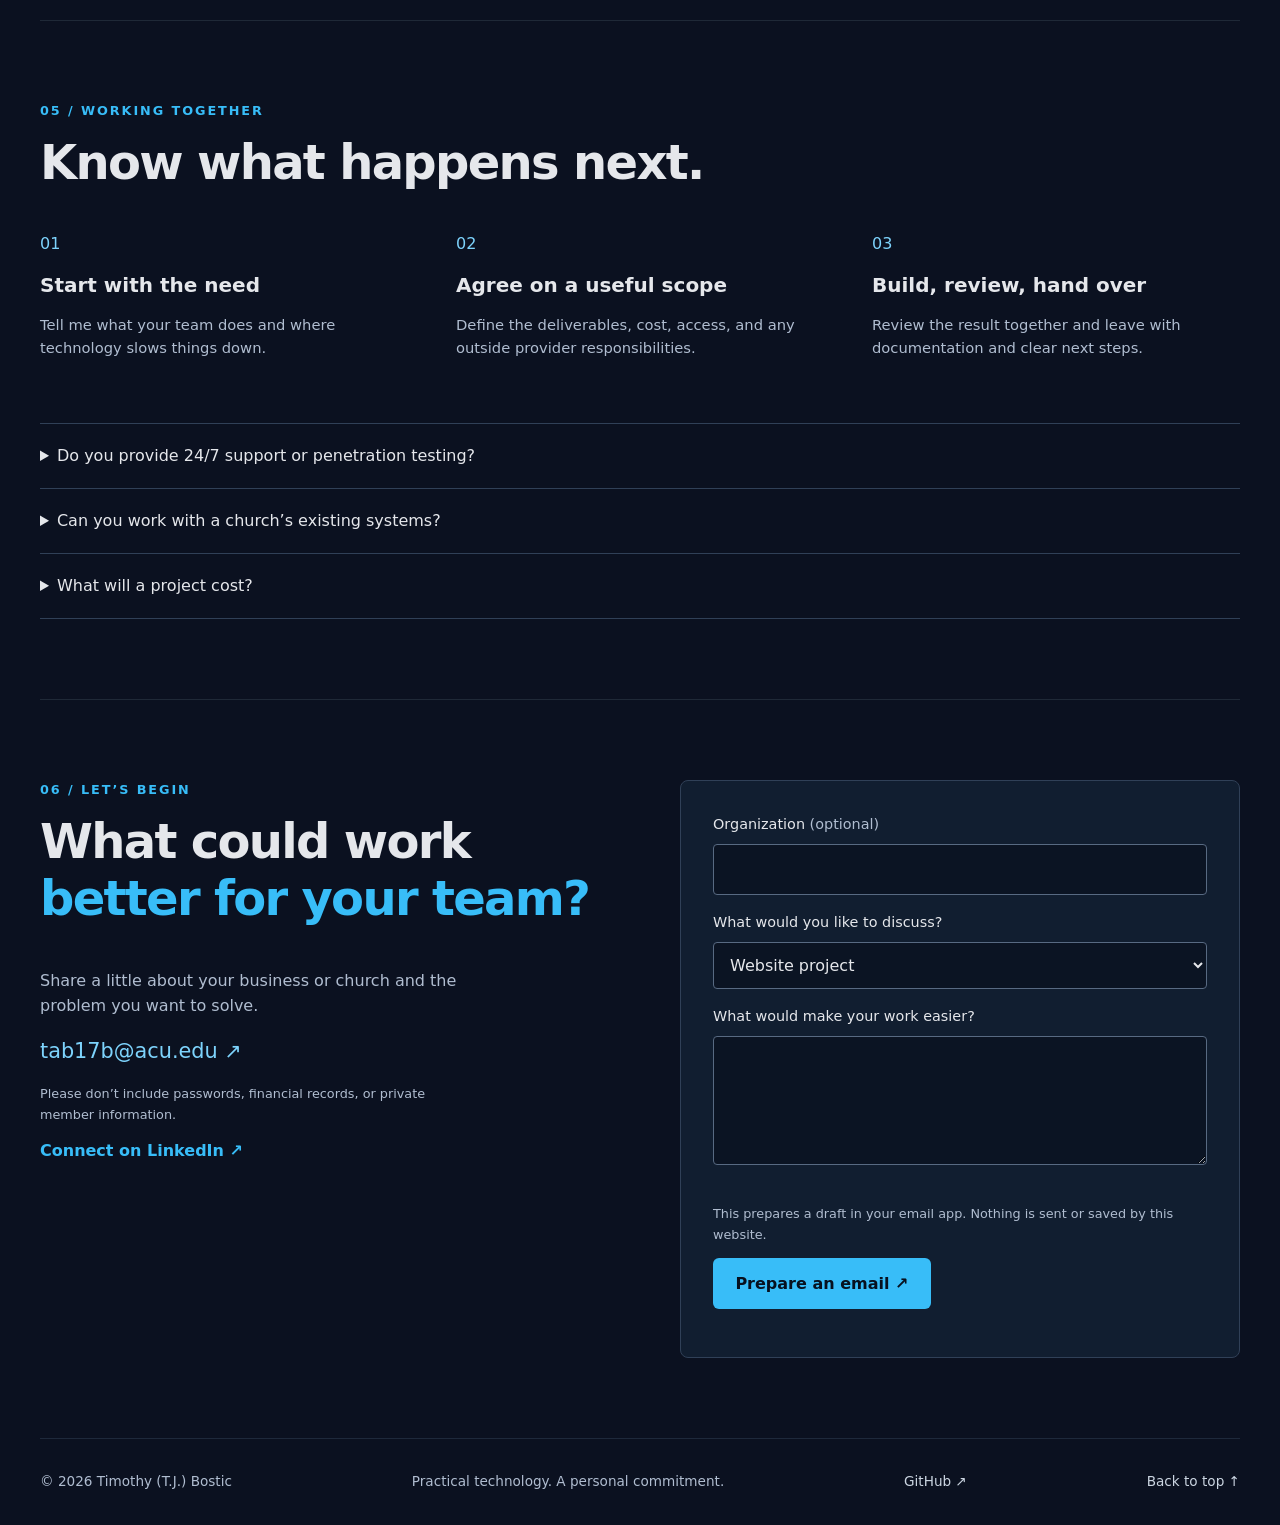
==== commit cb58c61f: "Build community-focused services site with credentials and interactive demo" ====
--- a/index.html
+++ b/index.html
@@ -3,33 +3,57 @@
 <head>
   <meta charset="utf-8">
   <meta name="viewport" content="width=device-width, initial-scale=1">
-  <meta name="description" content="A cybersecurity portfolio focused on penetration testing, detection engineering, and resilient systems.">
-  <title>Timothy (T.J.) Bostic | Security Operator</title>
+  <meta name="description" content="T.J. Bostic helps small businesses and churches turn everyday technology problems into clear websites, practical data workflows, and understandable documentation.">
+  <meta name="theme-color" content="#0b1120">
+  <title>T.J. Bostic | Practical Technology for Business &amp; Ministry</title>
   <link rel="stylesheet" href="css/styles.css">
+  <link rel="stylesheet" href="css/services.css">
+  <script src="js/main.js" defer></script>
 </head>
-<body>
-  <a class="skip-link" href="#top">Skip to main content</a>
-  <div class="site-shell">
-    <header class="site-header">
-      <a class="brand" href="#top" aria-label="T.J. Bostic home"><span class="brand-mark">TB</span><span class="brand-name">Timothy (T.J.) Bostic</span></a>
-      <nav class="site-nav" aria-label="Primary navigation"><a href="#work">Technical portfolio</a><a href="#about">About</a><a href="#interest">Professional interest</a></nav>
-      <a class="status-pill" href="#interest"><span class="status-dot"></span>Open to cybersecurity roles</a>
-      <button class="menu-toggle" type="button" aria-expanded="false" aria-controls="site-navigation">Menu</button>
-    </header>
-    <div id="site-navigation" class="mobile-nav" aria-hidden="true"><a href="#work">Technical portfolio</a><a href="#about">About</a><a href="#interest">Professional interest</a></div>
+<body class="services-page">
+  <a class="skip-link" href="#main-content">Skip to main content</a>
+  <header class="site-header">
+    <a class="brand" href="#top"><span class="brand-mark" aria-hidden="true">TB</span><span>T.J. Bostic<span class="brand-caption">Technology with a service mindset</span></span></a>
+    <nav class="site-nav" aria-label="Primary navigation"><a href="#services">Services</a><a href="#work">Work</a><a href="#about">My story</a><a href="#platforms">Platforms</a></nav>
+    <a class="button button-small" href="#contact">Let’s talk <span aria-hidden="true">↗</span></a>
+    <details class="service-menu"><summary>Menu</summary><nav aria-label="Mobile navigation"><a href="#services">Services</a><a href="#work">Work</a><a href="#about">My story</a><a href="#platforms">Platforms</a><a href="#contact">Let’s talk</a></nav></details>
+  </header>
 
-    <main id="top">
-      <section class="hero section-wrap"><div class="hero-copy reveal"><p class="eyebrow"><span class="eyebrow-line"></span>Cybersecurity portfolio / 2026</p><h1>I find the weak point <em>before</em> someone else does.</h1><p class="hero-intro">I am Timothy (T.J.) Bostic, building a technical portfolio around offensive security, cyber range engineering, detection, incident response, and practical automation.</p><div class="hero-actions"><a class="button button-primary" href="#work">Explore my portfolio <span aria-hidden="true">&#8599;</span></a><a class="text-link" href="#interest">Professional interest <span aria-hidden="true">&#8594;</span></a></div></div><div class="hero-aside reveal reveal-delay"><div class="signal-card"><div class="signal-top"><span>PORTFOLIO STATUS</span><span class="signal-time">2026</span></div><div class="signal-graph" aria-label="Decorative signal graph"><span></span><span></span><span></span><span></span><span></span><span></span><span></span><span></span><span></span><span></span><span></span><span></span></div><div class="signal-reading"><span>case_studies</span><strong>in progress</strong></div></div><p class="aside-note">Documenting authorized lab work, technical methods, and the reasoning behind practical security decisions.</p></div></section>
-
-      <section id="work" class="work section-wrap"><div class="section-heading reveal"><div><p class="eyebrow"><span class="eyebrow-line"></span>01 / Technical portfolio</p><h2>Methods, labs, and<br><em>work in progress.</em></h2></div><p class="section-note">A growing record of security practice, technical documentation, and planned case studies. Items are labeled by status.</p></div><div class="filter-row" role="group" aria-label="Filter portfolio categories"><button class="filter-button active" type="button" data-filter="all">All areas</button><button class="filter-button" type="button" data-filter="offensive">Offensive security</button><button class="filter-button" type="button" data-filter="cyber-range">Cyber range / security engineering</button><button class="filter-button" type="button" data-filter="detection">Detection / incident response</button><button class="filter-button" type="button" data-filter="automation">Automation</button></div><div id="project-grid" class="project-grid"></div></section>
-
-      <section id="about" class="about section-wrap"><div class="about-label reveal"><p class="eyebrow"><span class="eyebrow-line"></span>02 / The approach</p><p class="about-stamp">Curious by default.<br>Useful under pressure.</p></div><div class="about-copy reveal reveal-delay"><h2>Good security is less about fear and more about <em>friction.</em></h2><p>I am interested in the point where technical depth meets human reality: understanding how an attack works, documenting what can be verified, and making the result useful to the people who need to learn from it.</p><div class="capability-list"><div><span>01</span><strong>Offensive security</strong><p>Authorized lab testing, attack-path analysis, and evidence-led methodology.</p></div><div><span>02</span><strong>Cyber range engineering</strong><p>Building repeatable environments for practicing security concepts.</p></div><div><span>03</span><strong>Detection and response</strong><p>Exploring useful signals, investigation logic, and incident response workflows.</p></div><div><span>04</span><strong>Automation</strong><p>Using scripts and repeatable processes to improve consistency and learning.</p></div></div></div></section>
-
-      <section class="toolkit section-wrap"><div class="toolkit-head"><p class="eyebrow"><span class="eyebrow-line"></span>03 / Current toolkit</p><span class="toolkit-count">Learning is part of the work.</span></div><div class="tool-list"><span>HTML / CSS / JavaScript</span><span>Python</span><span>Linux</span><span>Git</span><span>Web application testing</span><span>Network analysis</span><span>Detection concepts</span><span>Technical documentation</span></div></section>
-      <section id="interest" class="contact section-wrap reveal"><div><p class="eyebrow"><span class="eyebrow-line"></span>04 / Professional interest</p><h2>Building toward the<br><em>next security team.</em></h2></div><div class="contact-actions"><p>I am interested in cybersecurity roles, technical mentorship, and thoughtful professional conversations with recruiters, hiring managers, and security practitioners.</p><div class="interest-links"><a class="button button-primary" href="mailto:tab17b@acu.edu">Email me <span aria-hidden="true">&#8599;</span></a><a class="text-link" href="https://www.linkedin.com/in/timothy-bostic-557a29343" target="_blank" rel="noopener noreferrer">LinkedIn <span aria-hidden="true">&#8594;</span></a><a class="text-link" href="https://github.com/Bostic-Timothy" target="_blank" rel="noopener noreferrer">GitHub <span aria-hidden="true">&#8594;</span></a><span class="resume-placeholder">Resume: available soon</span></div></div></section>
-    </main>
-    <footer class="site-footer section-wrap"><span>&copy; 2026 T.J. Bostic</span><span>Built for the curious and careful.</span><span class="social-links"><a href="https://github.com/Bostic-Timothy" target="_blank" rel="noopener noreferrer">GitHub</a><a href="https://www.linkedin.com/in/timothy-bostic-557a29343" target="_blank" rel="noopener noreferrer">LinkedIn</a></span><a href="#top">Back to top &#8593;</a></footer>
-  </div>
-  <script src="js/main.js"></script>
+  <section class="credentials" aria-label="Professional certifications">
+    <div class="credential-heading"><span>Certified foundations. Service-minded practice.</span><button id="credential-pause" type="button" aria-pressed="false">Pause scrolling</button></div>
+    <div class="credential-window" tabindex="0" aria-label="Certifications; focus to pause scrolling"><ul class="credential-track">
+      <li><a href="https://www.giac.org/certifications/certified-incident-handler-gcih/"><strong>GCIH</strong><span>Incident handling &amp; attacker techniques</span></a></li>
+      <li><a href="https://www.giac.org/certifications/security-essentials-gsec/"><strong>GSEC</strong><span>Practical security across IT systems</span></a></li>
+      <li><a href="https://www.giac.org/certifications/foundational-cybersecurity-technologies-gfact/"><strong>GFACT</strong><span>Computing, networking &amp; security foundations</span></a></li>
+      <li><a href="https://www.comptia.org/en-us/certifications/security/"><strong>Security+</strong><span>Core security controls &amp; risk awareness</span></a></li>
+    </ul></div>
+  </section>
+  <main id="main-content">
+    <section id="top" class="hero section-wrap">
+      <div class="hero-copy"><p class="eyebrow">Serving Winston-Salem · Businesses &amp; churches</p><h1>Your mission.<br>Less technology<br><em>in the way.</em></h1><p class="hero-intro">Practical websites, clearer data, and everyday workflows that make sense to the people using them.</p><p class="hero-personal">I’m Timothy (T.J.) Bostic. I’m building a business around a familiar commitment: serving people well.</p><div class="hero-actions"><a class="button button-primary" href="#contact">Tell me what you need <span aria-hidden="true">↗</span></a><a class="text-link" href="#services">Explore the services ↓</a></div></div>
+      <aside class="mission-card" aria-label="An approach built around your organization"><div class="mission-top"><span class="eyebrow">People first. Purpose always.</span><span aria-hidden="true">01 — 03</span></div><div class="mission-symbol" aria-hidden="true"><span>YOU</span><i></i><b>Clarity</b><b>Care</b><b>Continuity</b></div><h2>Technology should support<br>the work that matters.</h2><p>Your customers. Your congregation.<br>The people who count on you.</p><div class="mission-foot"><span>Clear scope</span><span>Practical handoff</span><span>Honest limits</span></div></aside>
+    </section>
+    <div class="service-strip"><div class="section-wrap"><span>A history of service</span><strong>Country</strong><span aria-hidden="true">/</span><strong>Schools</strong><span aria-hidden="true">/</span><strong>Churches</strong><a href="#about">Meet T.J. ↗</a></div></div>
+    <section id="services" class="work section-wrap">
+      <div class="section-heading"><div><p class="eyebrow">01 / How I can help</p><h2>Small, useful projects.<br><em>A clear next step.</em></h2></div><p class="section-note">Every project starts with a conversation about fit, scope, and what I can responsibly deliver. These are the areas I’m building my launch services around.</p></div>
+      <div class="service-grid">
+        <article class="service-card"><span class="service-number">01 / WEB</span><h3>A useful online home</h3><p>Simple, responsive informational websites that help people understand what you do and how to reach you.</p><ul><li>Services, hours, and contact information</li><li>Church visitor information and ministry pages</li><li>Mobile layouts and straightforward navigation</li></ul><p class="deliverable"><strong>The deliverable</strong>A working site, source files, and update instructions within an agreed scope.</p><a href="#contact" data-service="Website project">Discuss a website ↗</a></article>
+        <article class="service-card"><span class="service-number">02 / DATA</span><h3>Records you can work with</h3><p>Focused data-entry and reporting tools that turn repetitive record keeping into a clearer process.</p><ul><li>Attendance counts and summary views</li><li>Validation and duplicate checks</li><li>Small Python and SQLite workflows</li></ul><p class="deliverable"><strong>The deliverable</strong>A scoped tool, sample-data walkthrough, and instructions for the person taking it over.</p><a href="#contact" data-service="Data and workflow project">Discuss your workflow ↗</a></article>
+        <article class="service-card"><span class="service-number">03 / CLARITY</span><h3>A handoff people understand</h3><p>Plain-language documentation for the websites and tools I build, so knowledge stays with your organization.</p><ul><li>Step-by-step operating instructions</li><li>Defined ownership and access needs</li><li>A walkthrough and agreed support boundaries</li></ul><p class="deliverable"><strong>The deliverable</strong>A practical guide that staff or volunteers can use when responsibilities change.</p><a href="#contact" data-service="Documentation and handoff">Plan a better handoff ↗</a></article>
+      </div>
+      <p class="scope-note">Need payments, managed security, or a larger system? We’ll identify the appropriate established platform or specialist and agree on responsibilities before work begins.</p>
+    </section>
+    <section id="work" class="work section-wrap">
+      <div class="section-heading"><div><p class="eyebrow">02 / See the thinking</p><h2>Practical work.<br><em>Visible evidence.</em></h2></div><p class="section-note">Personal projects show how I approach a problem. They are not client testimonials or claims of commercial deployments.</p></div>
+      <div class="evidence-grid"><article class="evidence-copy"><span class="service-number">PROJECT / CHURCH ATTENDANCE ANALYTICS</span><h3>From a count on paper<br>to a useful conversation.</h3><p>My Python and SQLite project organizes attendance records, checks entries, and supports summary queries. Excel reporting automation is planned.</p><p>The interactive example uses fictional counts only. It demonstrates the reporting idea; it is not connected to a church database.</p><div class="project-tags"><span>Python</span><span>SQLite</span><span>Data validation</span></div><a class="text-link" href="https://github.com/Bostic-Timothy/church-attendance-analytics">Explore the source on GitHub ↗</a></article>
+      <div class="demo-card"><div class="demo-top"><h3>Attendance at a glance</h3><span class="demo-label">Fictional demo</span></div><div class="demo-controls" role="group" aria-label="Attendance view"><button type="button" data-view="all" aria-pressed="true">All attendees</button><button type="button" data-view="adults" aria-pressed="false">Adults</button><button type="button" data-view="young" aria-pressed="false">Youth &amp; children</button></div><div class="demo-summary" aria-live="polite"><strong id="demo-average">148</strong><span>average per Sunday<br><span id="demo-change">+10% first to last Sunday</span></span></div><div class="demo-bars" aria-hidden="true"><div><span style="--bar:85%"></span><small>Jan 04</small></div><div><span style="--bar:81%"></span><small>Jan 11</small></div><div><span style="--bar:88%"></span><small>Jan 18</small></div><div><span style="--bar:94%"></span><small>Jan 25</small></div></div><table class="demo-table"><caption>Fictional Sunday attendance · January 2026</caption><thead><tr><th scope="col">Date</th><th scope="col">Attendees</th></tr></thead><tbody id="demo-rows"><tr><th scope="row">Jan 04</th><td>143</td></tr><tr><th scope="row">Jan 11</th><td>135</td></tr><tr><th scope="row">Jan 18</th><td>156</td></tr><tr><th scope="row">Jan 25</th><td>158</td></tr></tbody></table><p class="demo-note">All attendees includes adults, youth, children, and visitors.</p><button class="text-button" id="download-demo" type="button">Download this sample as CSV ↓</button><noscript><p>The sample table is available without JavaScript. Enable JavaScript to switch views or download it.</p></noscript></div></div>
+      <div class="learning-note"><div><h3>Security learning, kept in context.</h3><p>My security range and offensive methodology document ongoing lab practice. They do not represent a managed security service or completed client penetration tests.</p></div><div><a href="https://github.com/Bostic-Timothy/soc-homelab">View the learning lab ↗</a><a href="offensive.html">Read the methodology ↗</a></div></div>
+    </section>
+    <section id="about" class="about section-wrap"><div><p class="eyebrow">03 / The person behind the work</p><p class="about-stamp">Service is the thread.<br>Technology is the next chapter.</p><span class="signature">Timothy (T.J.) Bostic</span></div><div class="about-copy"><h2>A commitment to people,<br><em>carried into the work.</em></h2><p>A heart for service has guided every career move I’ve made. I spent a decade in the U.S. Army, serving in the 82nd Airborne Infantry, the 2nd Infantry Division, and USAREC Recruiting. Those years shaped my sense of responsibility to the people who depend on me.</p><p>That same calling led me into the school system and, eventually, into work with the church. In the Winston-Salem area, serving students, families, and congregations has made community involvement a continuing part of my life. Teaching, encouraging others, and supporting the people around me are the work behind the résumé.</p><p>Now I’m bringing that commitment into cybersecurity and practical technology. Trust is earned through care, sound judgment, and follow-through. I want to be someone you can talk to plainly about your organization’s cyber needs—and someone who is honest about the help I can provide and when a specialist should step in.</p><div class="trust-grid"><div><h3>Clear agreements</h3><p>Scope, costs, responsibilities, and handoff expectations discussed before work starts.</p></div><div><h3>Respect for your information</h3><p>Use only the access a project needs. Keep private records out of public examples.</p></div><div><h3>Honest recommendations</h3><p>Build where a small custom solution fits. Bring in specialists where experience and ongoing coverage matter.</p></div></div></div></section>
+    <section id="platforms" class="work section-wrap"><div class="section-heading"><div><p class="eyebrow">04 / Established tools, clear ownership</p><h2>Build the right pieces.<br><em>Rely on proven platforms.</em></h2></div><p class="section-note">Mature platforms provide maintained products, documentation, and dedicated support. Critical services belong with providers equipped to operate them.</p></div><div class="platform-grid"><article><span class="service-number">EMAIL &amp; COLLABORATION</span><h3>Microsoft 365</h3><p>Email and shared work belong on an established service. Licensing, service operation, and advanced administration stay with Microsoft and a qualified IT provider.</p><a href="https://www.microsoft.com/en-us/microsoft-365/microsoft-365-business">Explore Microsoft 365 ↗</a></article><article><span class="service-number">CHURCH OPERATIONS &amp; GIVING</span><h3>Planning Center</h3><p>Use a dedicated church platform for giving and church records. Donation processing and platform operations stay with the provider, under the church’s account.</p><a href="https://www.planningcenter.com/giving">Explore Planning Center Giving ↗</a></article><article><span class="service-number">MANAGED SECURITY</span><h3>Huntress + a qualified IT provider</h3><p>Round-the-clock monitoring requires a staffed service. Managed endpoint detection and response should be contracted with a specialist provider, with coverage defined in writing.</p><a href="https://www.huntress.com/why-huntress/24-7-soc">Explore the Huntress SOC ↗</a></article></div><p class="scope-note">These are examples to evaluate, not existing partnerships, reseller relationships, or included subscriptions. Provider selection, licensing, setup, and support require a separate agreement. My role is limited to the website, workflow, or documentation we explicitly scope.</p></section>
+    <section class="work section-wrap" id="process"><p class="eyebrow">05 / Working together</p><h2>Know what happens next.</h2><ol class="process-grid"><li><span>01</span><h3>Start with the need</h3><p>Tell me what your team does and where technology slows things down.</p></li><li><span>02</span><h3>Agree on a useful scope</h3><p>Define the deliverables, cost, access, and any outside provider responsibilities.</p></li><li><span>03</span><h3>Build, review, hand over</h3><p>Review the result together and leave with documentation and clear next steps.</p></li></ol><div class="faq"><details><summary>Do you provide 24/7 support or penetration testing?</summary><p>Those are not part of this launch offering. The security content here is learning and lab work. Managed monitoring, incident response, penetration testing, and compliance assessments require an appropriately qualified provider and a separate scope.</p></details><details><summary>Can you work with a church’s existing systems?</summary><p>We can start by discussing your current process. Any integration depends on the platform’s supported features, your permissions, and a scope I can deliver. A small reporting tool does not replace a church management or giving platform.</p></details><details><summary>What will a project cost?</summary><p>Cost depends on the agreed scope. We’ll discuss deliverables and outside expenses before any paid work begins. Vendor subscriptions and specialist services are separate unless explicitly included in a written agreement.</p></details></div></section>
+    <section id="contact" class="work section-wrap contact-section"><div><p class="eyebrow">06 / Let’s begin</p><h2>What could work<br><em>better for your team?</em></h2><p>Share a little about your business or church and the problem you want to solve.</p><a class="contact-email" href="mailto:tab17b@acu.edu">tab17b@acu.edu ↗</a><p class="contact-note">Please don’t include passwords, financial records, or private member information.</p><a class="text-link" href="https://www.linkedin.com/in/timothy-bostic-557a29343">Connect on LinkedIn ↗</a></div><form id="inquiry-form"><label for="organization">Organization <span>(optional)</span></label><input id="organization" name="organization" maxlength="120" autocomplete="organization"><label for="service">What would you like to discuss?</label><select id="service" name="service"><option>Website project</option><option>Data and workflow project</option><option>Documentation and handoff</option><option>Not sure yet</option></select><label for="message">What would make your work easier?</label><textarea id="message" name="message" rows="4" maxlength="1500" required></textarea><p class="contact-note">This prepares a draft in your email app. Nothing is sent or saved by this website.</p><button class="button button-primary" type="submit">Prepare an email ↗</button><p id="inquiry-status" role="status"></p><noscript><p>Use the email link to send your inquiry directly.</p></noscript></form></section>
+  </main>
+  <footer class="site-footer section-wrap"><span>© 2026 Timothy (T.J.) Bostic</span><span>Practical technology. A personal commitment.</span><a href="https://github.com/Bostic-Timothy">GitHub ↗</a><a href="#top">Back to top ↑</a></footer>
 </body>
 </html>
--- a/css/services.css
+++ b/css/services.css
@@ -0,0 +1,60 @@
+/* Service homepage; the technical methodology retains its existing stylesheet. */
+.services-page { --muted: #b0bdd0; }
+.services-page .site-header { gap: 1.5rem; }
+.services-page .brand { letter-spacing: 0; flex-shrink: 0; }
+.services-page .brand-mark { width: 2.7rem; height: 2.7rem; border-radius: 50%; background: transparent; border: 1px solid #38bdf8; color: #7dd3fc; }
+.brand-caption { display: block; font-size: .65rem; font-weight: 400; color: var(--muted); }
+.services-page .site-nav { gap: 1.4rem; }
+.button-small { padding: .6rem 1rem; border: 1px solid #475569; font-size: .85rem; }
+.service-menu { display: none; }
+.services-page section { scroll-margin-top: 100px; }
+.services-page .hero { min-height: auto; padding: 5.5rem 0; gap: 5rem; }
+.services-page h1 { font-size: clamp(3rem, 5.8vw, 4.7rem); letter-spacing: -.045em; }
+.services-page h2 { letter-spacing: -.035em; }
+.services-page .hero-intro { font-size: 1.2rem; color: #cbd5e1; max-width: 510px; }
+.hero-personal { max-width: 480px; color: var(--muted); }
+.services-page .hero-actions { gap: 1.5rem; flex-wrap: wrap; }
+.mission-card { padding: 1.7rem; border: 1px solid #30435c; border-radius: 12px; background: radial-gradient(ellipse at 50% 25%, #173450, #101c2d 65%); }
+.mission-top { display: flex; justify-content: space-between; gap: 1rem; color: var(--muted); font-size: .7rem; }
+.mission-top .eyebrow { font-size: .65rem; }
+.mission-symbol { position: relative; width: 230px; height: 230px; margin: 2rem auto; border: 1px solid #375b79; border-radius: 50%; display: grid; place-items: center; }
+.mission-symbol::before { content: ''; width: 170px; height: 170px; border: 1px dashed #375b79; border-radius: 50%; position: absolute; }
+.mission-symbol > span { display: grid; place-items: center; width: 95px; height: 95px; border-radius: 50%; background: #173d56; color: #b8ebff; letter-spacing: .2em; font-size: .8rem; border: 1px solid #4b839f; }
+.mission-symbol b { position: absolute; background: #14263a; border: 1px solid #436078; border-radius: 20px; padding: .2rem .8rem; color: #cce6f4; font-size: .75rem; font-weight: 500; }
+.mission-symbol b:nth-of-type(1) { top: -12px; }.mission-symbol b:nth-of-type(2) { bottom: 25px; left: -15px; }.mission-symbol b:nth-of-type(3) { bottom: 25px; right: -30px; }
+.mission-card h2 { font-size: 1.45rem; letter-spacing: -.02em; }.mission-card p { color: var(--muted); font-size: .9rem; }.mission-foot { border-top: 1px solid #30435c; padding-top: 1rem; display: flex; flex-wrap: wrap; gap: 1rem; color: #94c9e1; font-size: .7rem; }
+.service-strip { border-block: 1px solid #26364d; background: #0e1929; }.service-strip > div { display: flex; align-items: center; justify-content: space-between; gap: 1rem; padding-block: 1.4rem; font-size: .85rem; }.service-strip span { color: var(--muted); }.service-strip a { color: #7dd3fc; }
+.services-page .work, .services-page .about { padding-block: 5rem; }.services-page .section-note { max-width: 360px; }.services-page .section-heading h2 { margin-bottom: 0; }
+.service-grid, .platform-grid, .process-grid { display: grid; grid-template-columns: repeat(3, minmax(0, 1fr)); gap: 1.2rem; }
+.service-card { background: #0f1b2d; border: 1px solid #2b3a50; border-radius: 8px; padding: 1.8rem; display: flex; flex-direction: column; }.service-number { color: #7dd3fc; font-size: .7rem; letter-spacing: .1em; }.service-card h3 { margin: 1.5rem 0 .8rem; font-size: 1.35rem; }.service-card p, .service-card li, .platform-grid p, .process-grid p, .faq p { font-size: .92rem; color: var(--muted); }.service-card ul { padding-left: 1.1rem; margin: 0 0 1.5rem; }.service-card li { margin-bottom: .6rem; }.deliverable { margin-top: auto; padding-top: 1.2rem; border-top: 1px solid #304057; }.deliverable strong { display: block; color: #e5e7eb; margin-bottom: .4rem; }.service-card a, .platform-grid a, .learning-note a { color: #7dd3fc; font-size: .9rem; }.scope-note { color: var(--muted); border-left: 2px solid #38bdf8; padding-left: 1.2rem; margin: 2rem 0 0; font-size: .85rem; }
+.evidence-grid { display: grid; grid-template-columns: 1fr 1fr; gap: 5rem; align-items: center; }.evidence-copy h3 { font-size: 2rem; line-height: 1.25; margin-top: 1.5rem; }.evidence-copy p { color: var(--muted); }.evidence-copy .text-link { display: inline-block; margin-top: 2rem; }.demo-card { padding: 1.7rem; background: #111e30; border: 1px solid #334860; border-radius: 10px; }.demo-top { display: flex; gap: 1rem; justify-content: space-between; align-items: start; }.demo-top h3 { font-size: 1rem; }.demo-label { font-size: .65rem; white-space: nowrap; color: #b6e0c8; background: #17362c; padding: .25rem .5rem; border-radius: 4px; }.demo-controls { display: flex; flex-wrap: wrap; gap: .4rem; }.demo-controls button { background: #17273d; border: 1px solid #43556f; color: #cbd5e1; padding: .5rem .65rem; border-radius: 5px; cursor: pointer; font: inherit; font-size: .75rem; }.demo-controls button[aria-pressed="true"] { background: #7dd3fc; color: #0b1120; border-color: #7dd3fc; }.demo-summary { display: flex; gap: 1rem; align-items: center; margin-top: 1.5rem; }.demo-summary > strong { font-size: 3rem; font-weight: 500; line-height: 1; }.demo-summary > span { font-size: .75rem; color: var(--muted); }#demo-change { color: #9ed9ba; }.demo-bars { display: flex; height: 115px; gap: 1.3rem; margin: 1.5rem 0; }.demo-bars > div { flex: 1; display: flex; align-items: center; justify-content: end; flex-direction: column; }.demo-bars span { display: block; width: 100%; height: var(--bar); min-height: 2px; background: linear-gradient(#57bde8, #275477); border-radius: 4px 4px 0 0; }.demo-bars small { color: var(--muted); font-size: .65rem; margin-top: .4rem; }.demo-table { width: 100%; border-collapse: collapse; font-size: .75rem; }.demo-table caption { text-align: left; color: var(--muted); padding-bottom: .5rem; }.demo-table th, .demo-table td { padding: .35rem 0; border-bottom: 1px solid #304057; text-align: left; }.demo-table th { font-weight: 500; }.demo-table td, .demo-table thead th:last-child { text-align: right; }.demo-note { font-size: .7rem; color: var(--muted); margin-top: .8rem; }.text-button { color: #7dd3fc; background: none; border: 0; padding: .5rem 0; cursor: pointer; font: inherit; font-size: .8rem; }.learning-note { display: flex; justify-content: space-between; gap: 3rem; border-top: 1px solid #2b3a50; margin-top: 3rem; padding-top: 2rem; }.learning-note p { max-width: 730px; color: var(--muted); font-size: .9rem; }.learning-note > div:last-child { flex-shrink: 0; display: grid; align-content: start; gap: .7rem; }
+.services-page .about { grid-template-columns: .7fr 1.3fr; }.services-page .about-stamp { font-size: 1.5rem; line-height: 1.4; margin-top: 3rem; }.signature { font-family: Georgia, serif; font-style: italic; color: #d1dce9; font-size: 1.3rem; }.services-page .about-copy > p { color: var(--muted); }.trust-grid { margin-top: 2rem; }.trust-grid > div { border-top: 1px solid #2b3a50; padding: 1rem 0; }.trust-grid h3 { font-size: 1rem; margin-bottom: .4rem; }.trust-grid p { color: var(--muted); font-size: .9rem; margin: 0; }.platform-grid article { border-top: 2px solid #375e7a; padding: 1.5rem 0; }.platform-grid h3 { margin-top: 1rem; }.process-grid { list-style: none; padding: 0; margin: 2rem 0 3rem; gap: 3rem; }.process-grid span { color: #7dd3fc; }.process-grid h3 { margin: .75rem 0; }.faq { border-top: 1px solid #304057; }.faq details { border-bottom: 1px solid #304057; padding: 1.2rem 0; }.faq summary { cursor: pointer; font-weight: 500; }.faq p { max-width: 800px; margin: 1rem 0 0; }
+.contact-section { display: grid; grid-template-columns: 1fr 1fr; gap: 5rem; }.contact-section > div > p:not(.eyebrow) { color: var(--muted); max-width: 430px; }.contact-email { color: #7dd3fc; font-size: 1.3rem; }.contact-note { font-size: .8rem; color: var(--muted); margin-top: 1rem; }#inquiry-form { background: #111e30; border: 1px solid #304057; border-radius: 8px; padding: 2rem; }label { display: block; margin-bottom: .5rem; font-size: .9rem; }label span { color: var(--muted); }input, select, textarea { width: 100%; padding: .75rem; border: 1px solid #586a82; background: #0b1423; color: #e5e7eb; font: inherit; border-radius: 4px; margin-bottom: 1rem; }textarea { resize: vertical; }input:focus-visible, select:focus-visible, textarea:focus-visible { outline: 2px solid #7dd3fc; outline-offset: 3px; }button.button { font: inherit; font-weight: 600; border: 0; cursor: pointer; }#inquiry-status { font-size: .85rem; color: #cbd5e1; margin: 1rem 0 0; }.services-page .site-footer { color: var(--muted); }.services-page a:hover, .text-button:hover { text-decoration: underline; text-underline-offset: 4px; }.services-page .button:hover { text-decoration: none; }
+@media (max-width: 1000px) { .services-page .site-nav { display: none; }.service-menu { display: block; position: relative; }.service-menu summary { cursor: pointer; }.service-menu nav { position: absolute; right: 0; width: 210px; background: #142236; border: 1px solid #43556f; padding: 1.2rem; display: grid; gap: .8rem; border-radius: 6px; }.services-page .hero { gap: 2.5rem; }.service-grid { grid-template-columns: 1fr; }.service-card { display: grid; grid-template-columns: 1fr 1fr; gap: 0 2rem; }.service-card .service-number, .service-card h3 { grid-column: 1 / -1; }.service-card ul { grid-column: 2; grid-row: 3 / 5; }.service-card a { grid-column: 1 / -1; }.evidence-grid, .contact-section { gap: 2.5rem; } }
+@media (max-width: 800px) { .services-page .section-wrap { width: calc(100% - 3rem); max-width: 600px; }.services-page .hero { padding: 3.5rem 0; }.services-page .site-header { padding: 1rem 1.5rem; }.site-header > .button { display: none; }.services-page .hero-actions { flex-direction: row; }.service-strip > div { flex-wrap: wrap; justify-content: start; gap: .75rem; }.service-strip > div > span:first-child { width: 100%; }.service-strip a { margin-left: auto; }.services-page .work, .services-page .about { padding-block: 3.5rem; }.evidence-grid, .contact-section, .platform-grid, .process-grid { grid-template-columns: 1fr; }.learning-note { flex-direction: column; gap: 1rem; }.services-page .about { display: block; }.services-page .about-copy { margin-top: 2.5rem; }.services-page .about-stamp { margin: 2rem 0 1rem; }.process-grid { gap: 1rem; }.contact-section { gap: 2rem; }.service-card { display: flex; }.services-page .section-heading { margin-bottom: 2rem; } }
+@media (max-width: 400px) { .services-page .section-wrap { width: calc(100% - 2rem); }.services-page .site-header { padding-inline: 1rem; }.brand-caption { font-size: .6rem; }.mission-card, .service-card, .demo-card, #inquiry-form { padding: 1.2rem; }.mission-top { flex-wrap: wrap; }.mission-symbol { width: 200px; height: 200px; }.mission-symbol b:nth-of-type(3) { right: -15px; }.services-page h1 { font-size: 2.9rem; }.demo-top { flex-wrap: wrap; gap: .3rem; margin-bottom: 1rem; }.demo-top h3 { margin: 0; } }
+@media (prefers-reduced-motion: reduce) { html { scroll-behavior: auto; }*, *::before, *::after { transition: none !important; animation: none !important; } }
+
+/* Readable, pausable credential ribbon. Reduced motion displays a static list. */
+.credentials { background: #111f31; border-bottom: 1px solid #304057; padding: .8rem 0; }
+.credential-heading { max-width: 1200px; margin: auto; width: calc(100% - 4rem); display: flex; justify-content: space-between; align-items: center; gap: 1rem; color: #aabed1; font-size: .68rem; letter-spacing: .04em; }
+#credential-pause { color: #b6e5fa; background: transparent; border: 1px solid #436078; padding: .3rem .65rem; border-radius: 4px; cursor: pointer; font: inherit; }
+.credential-window { overflow: hidden; margin-top: .7rem; }
+.credential-track { display: flex; width: max-content; margin: 0; padding: 0; list-style: none; animation: credential-scroll 35s linear infinite; }
+.credential-track li { width: 340px; flex-shrink: 0; padding: .35rem 1.5rem; border-right: 1px solid #37516a; }
+.credential-track a, .credential-track .credential-copy { display: flex; align-items: center; gap: 1rem; }
+.credential-track strong { color: #7dd3fc; font-size: 1rem; }
+.credential-track span { color: #cfdae5; font-size: .75rem; max-width: 185px; }
+.credentials:hover .credential-track, .credentials:focus-within .credential-track, .credentials.paused .credential-track { animation-play-state: paused; }
+@keyframes credential-scroll { to { transform: translateX(-50%); } }
+@media (prefers-reduced-motion: reduce) { .credential-track { width: 100%; flex-wrap: wrap; animation: none; }.credential-track li { width: 50%; padding: .7rem 1.5rem; }.credential-track [aria-hidden="true"] { display: none; }#credential-pause { display: none; } }
+@media (max-width: 600px) { .credential-heading { width: calc(100% - 2rem); }.credential-heading > span { max-width: 170px; }.credential-track li { width: 300px; } }
+@media (max-width: 600px) and (prefers-reduced-motion: reduce) { .credential-track li { width: 100%; } }
+.credential-track { animation: none; }
+.credentials.enhanced .credential-track { animation: credential-scroll 35s linear infinite; }
+.credentials.enhanced:hover .credential-track, .credentials.enhanced.paused .credential-track { animation-play-state: paused; }
+.credentials.enhanced:focus-within .credential-track { animation: none; }
+.credential-window:focus-within { overflow-x: auto; }
+.credential-window:focus-visible { outline: 2px solid #7dd3fc; outline-offset: -2px; }
+.credential-track .credential-copy { max-width: none; }
+@media (prefers-reduced-motion: reduce) { .credentials.enhanced .credential-track { animation: none; } }
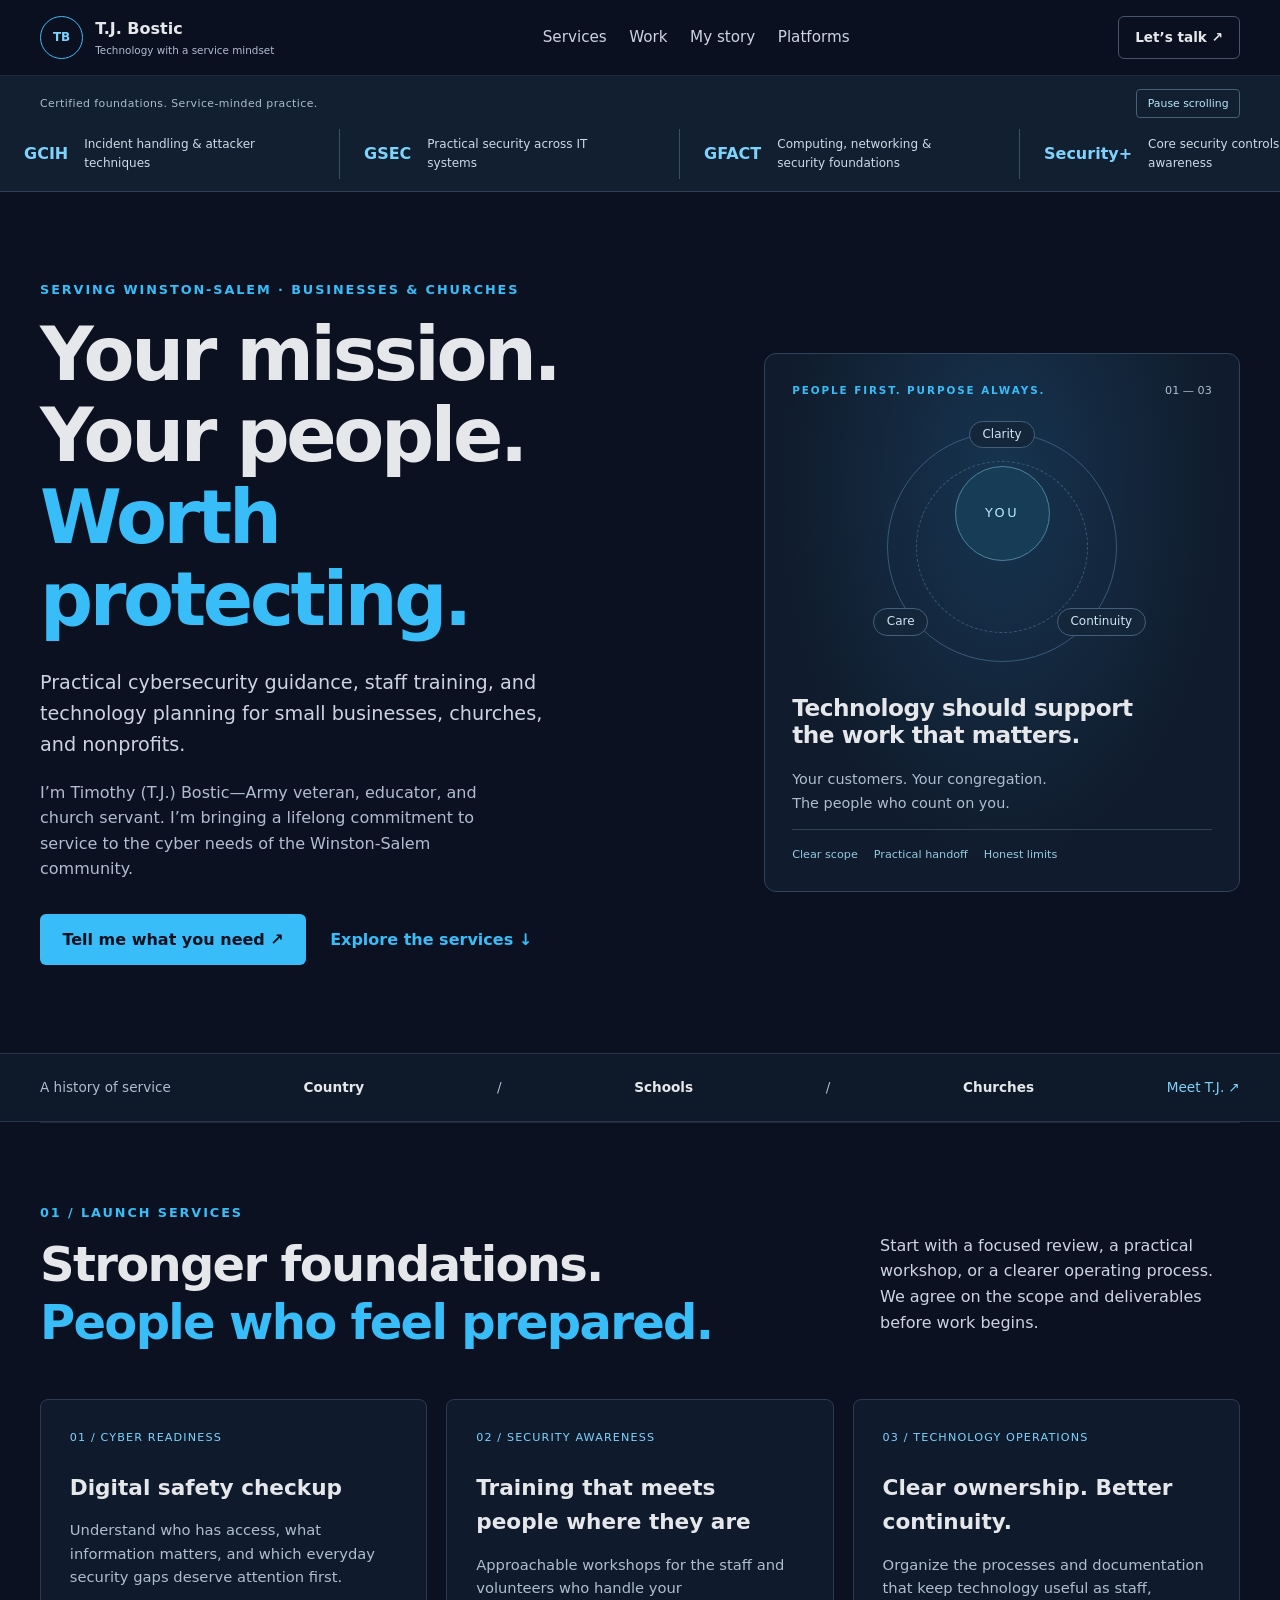
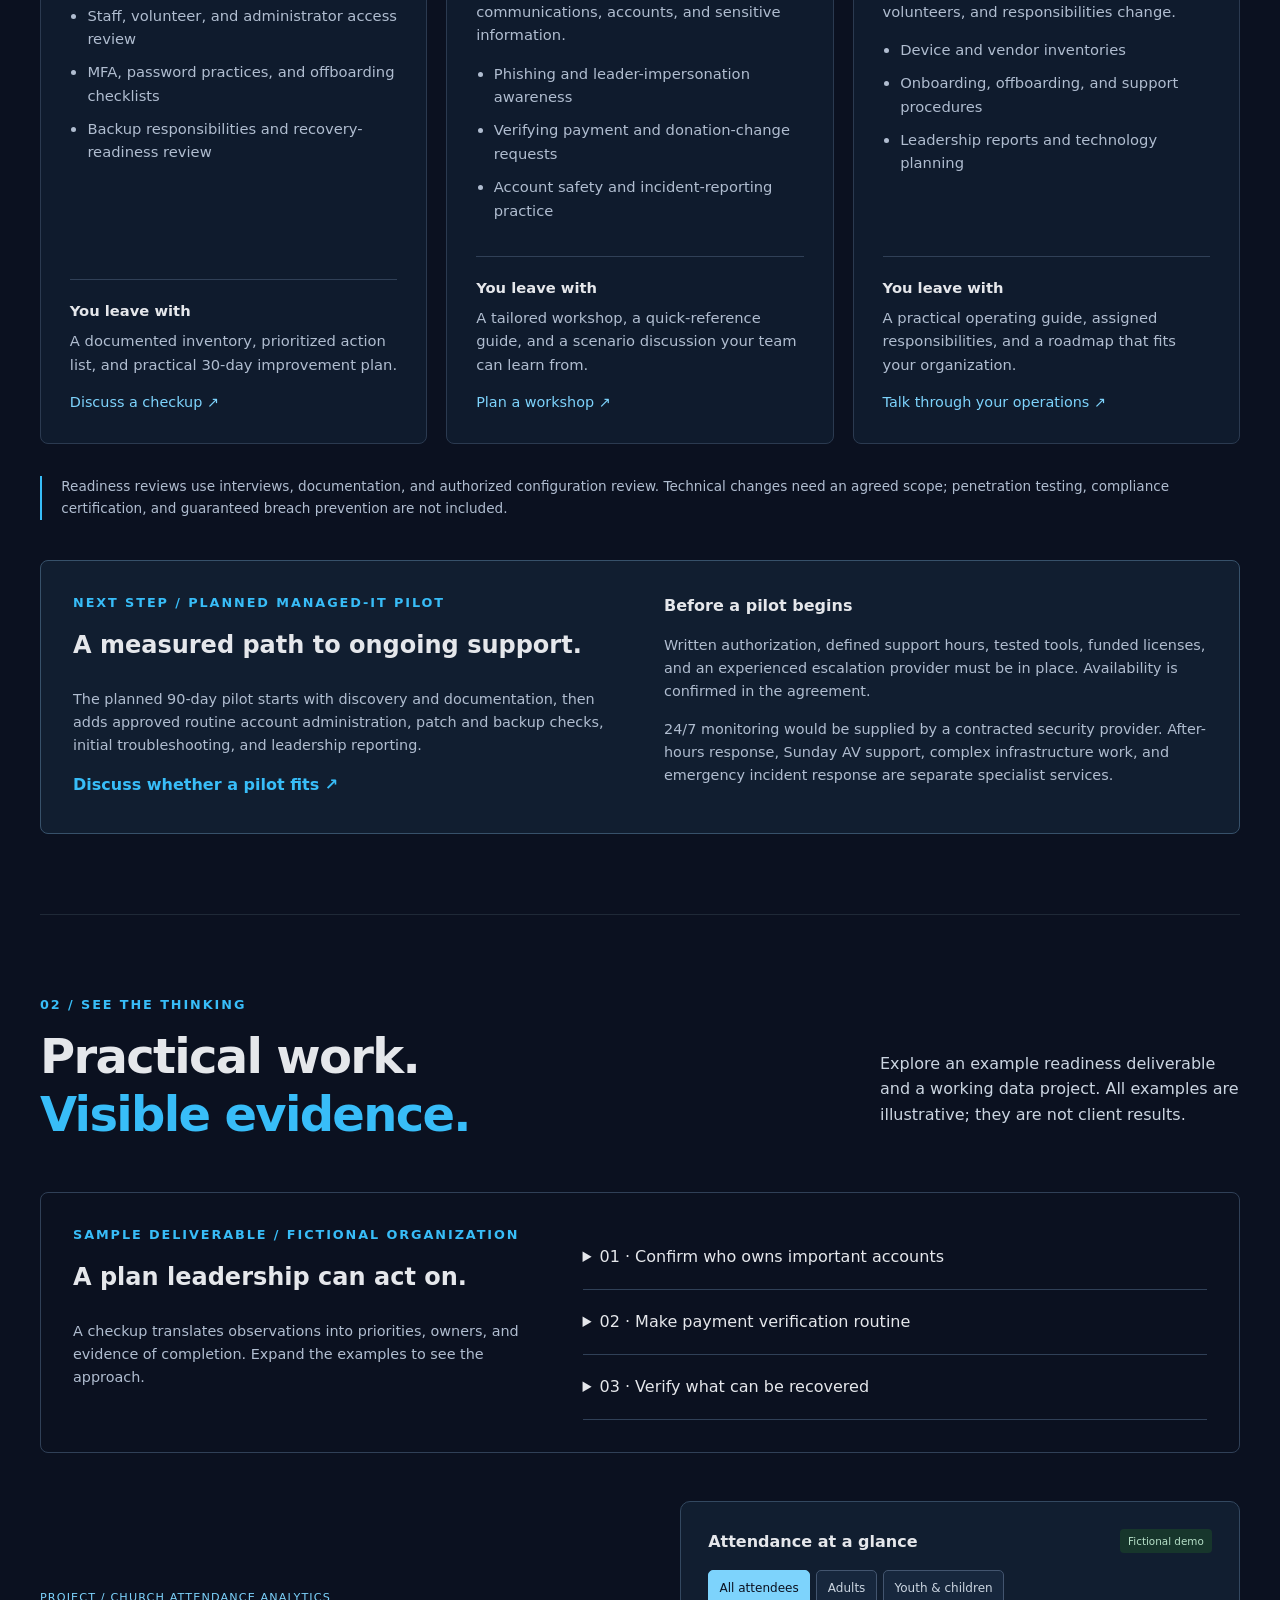
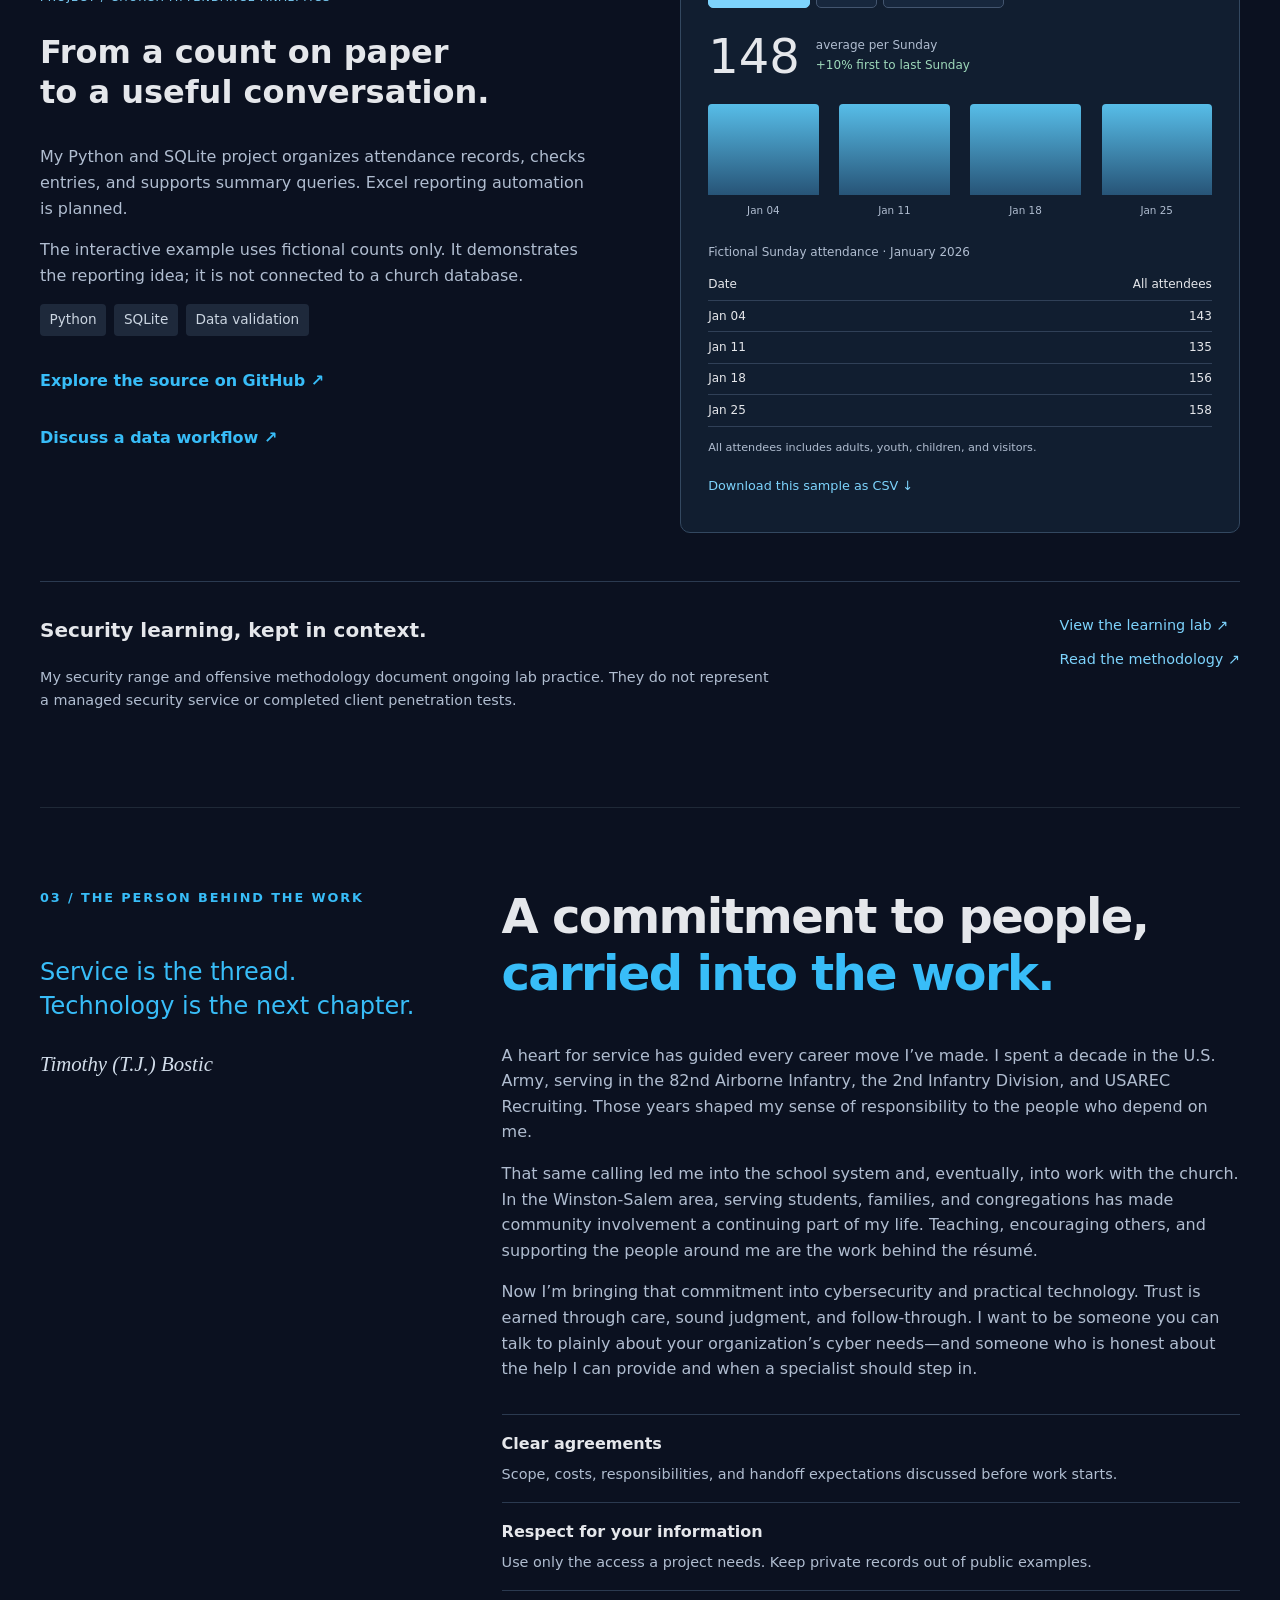
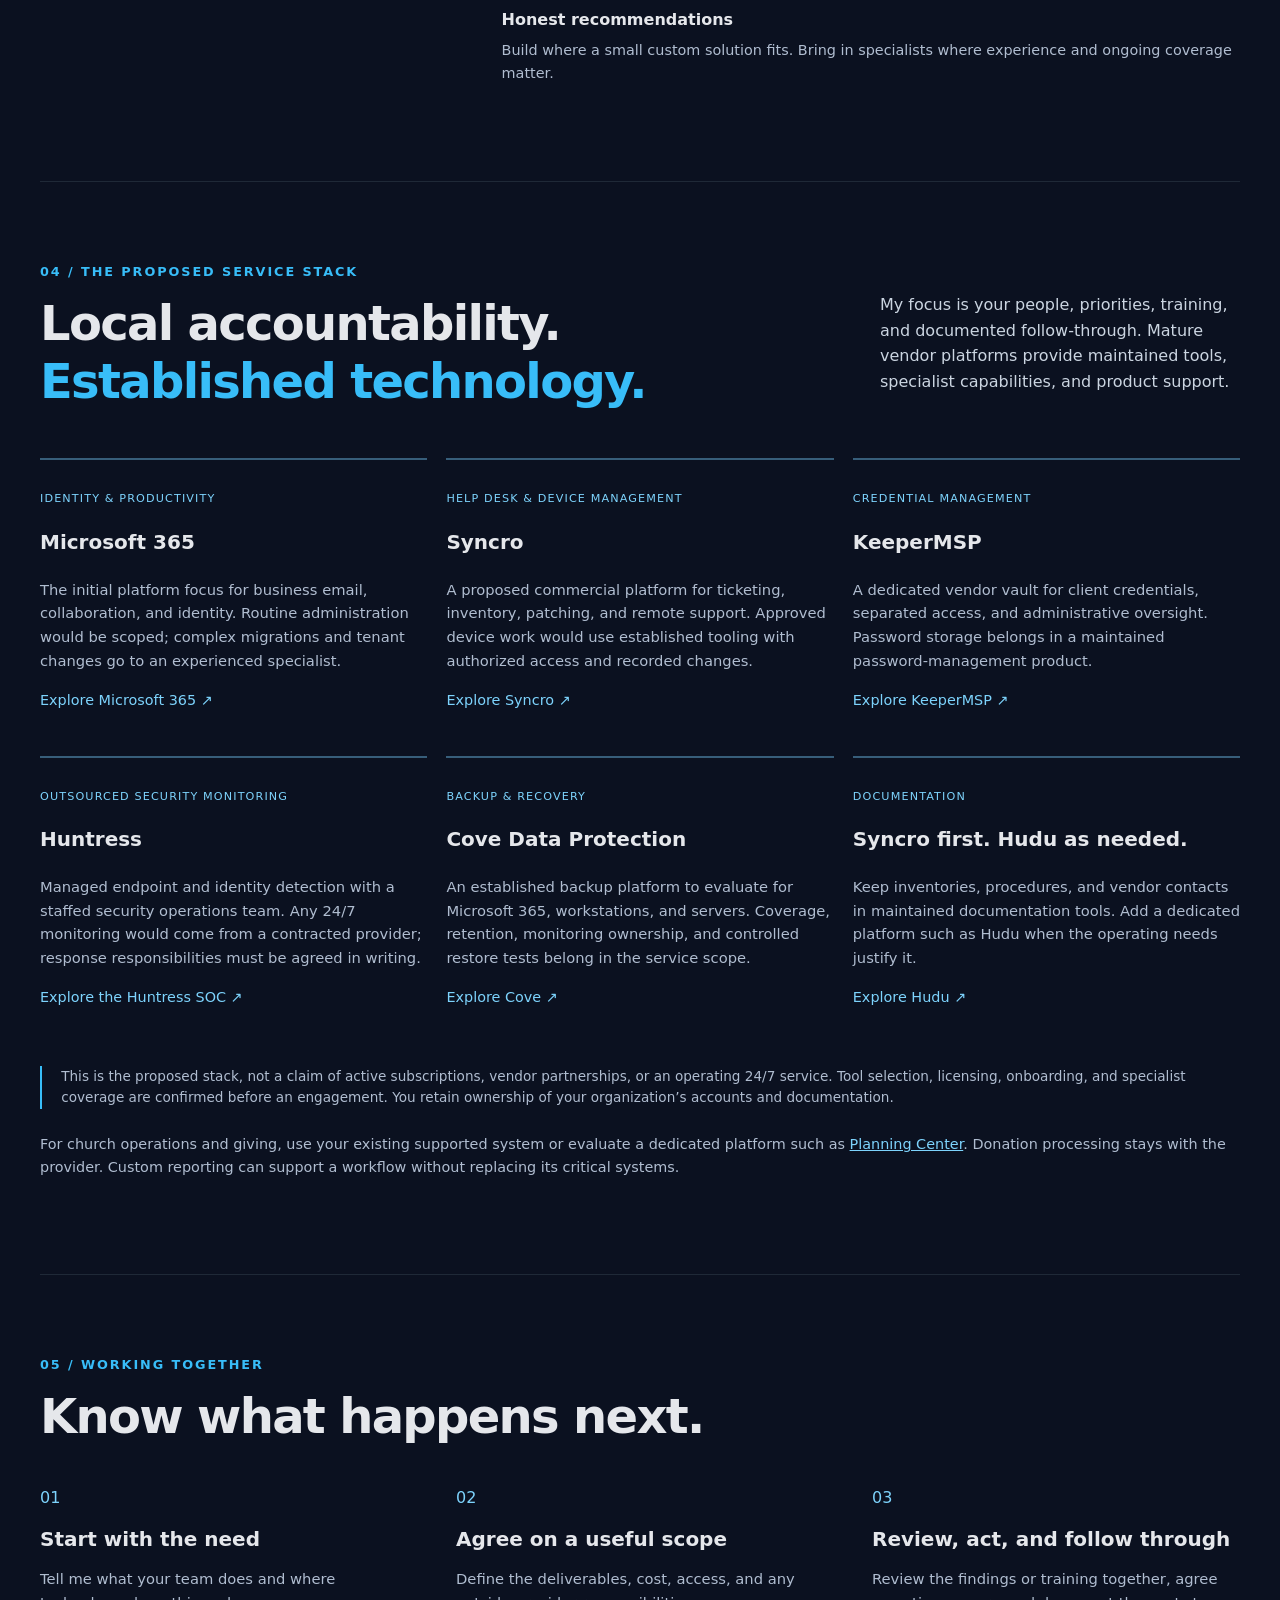
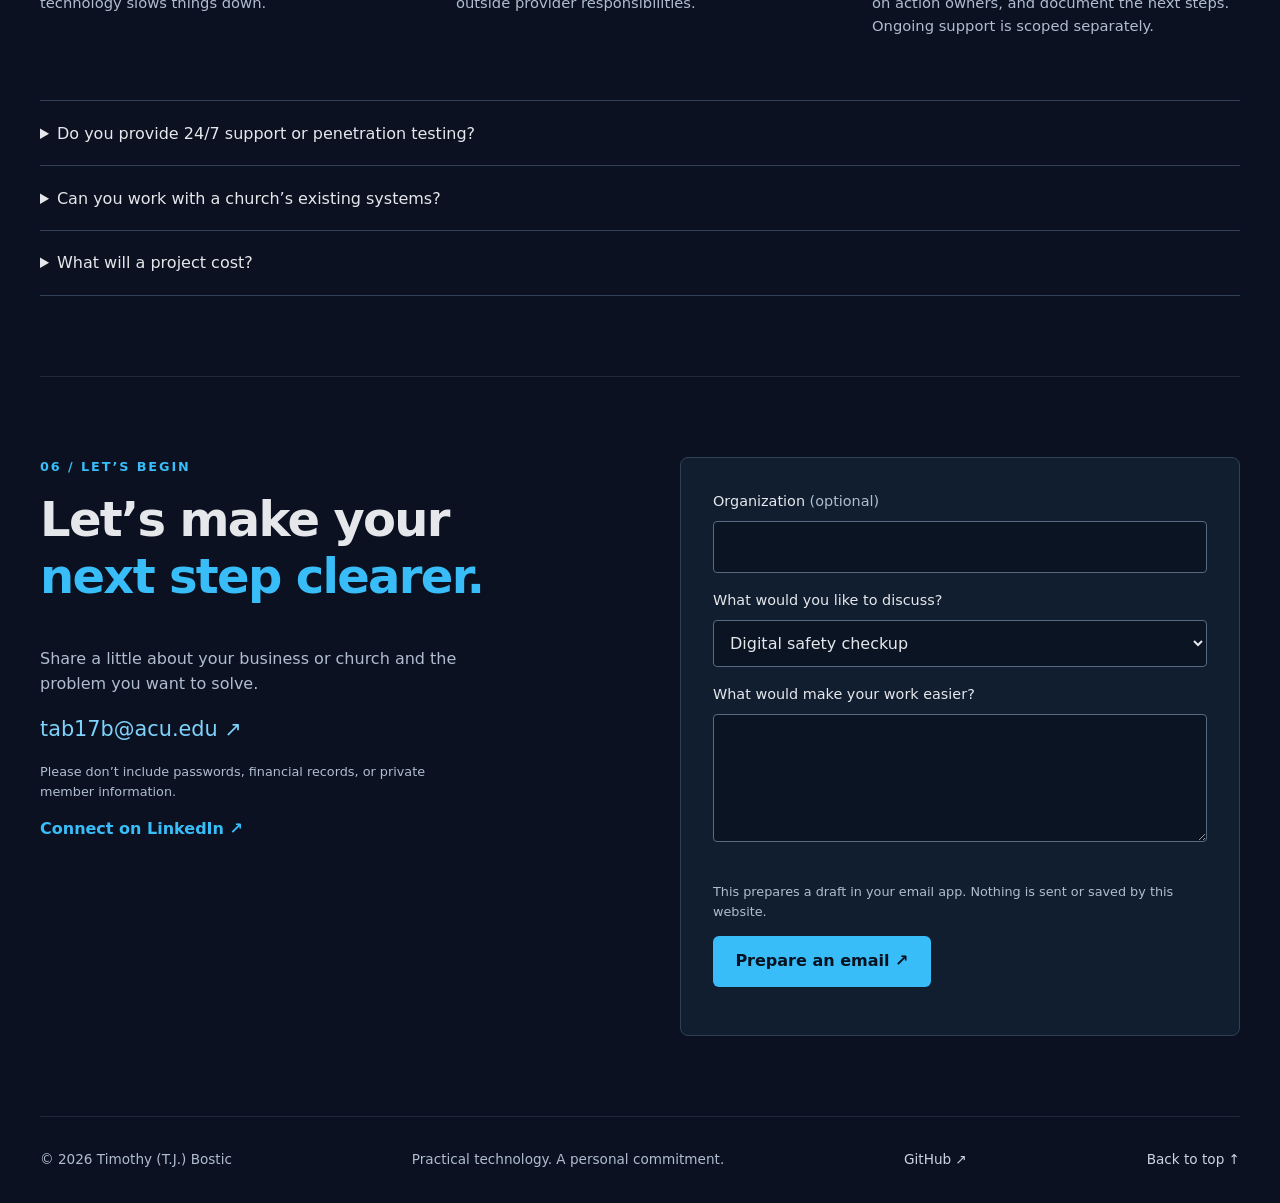
==== commit f56603af: "Align launch offerings with cyber-readiness and managed-IT pilot plan" ====
--- a/index.html
+++ b/index.html
@@ -3,9 +3,9 @@
 <head>
   <meta charset="utf-8">
   <meta name="viewport" content="width=device-width, initial-scale=1">
-  <meta name="description" content="T.J. Bostic helps small businesses and churches turn everyday technology problems into clear websites, practical data workflows, and understandable documentation.">
+  <meta name="description" content="Cyber-readiness reviews, security-awareness training, and practical technology planning for small businesses, churches, and nonprofits in Winston-Salem.">
   <meta name="theme-color" content="#0b1120">
-  <title>T.J. Bostic | Practical Technology for Business &amp; Ministry</title>
+  <title>T.J. Bostic | Cybersecurity &amp; Technology Readiness</title>
   <link rel="stylesheet" href="css/styles.css">
   <link rel="stylesheet" href="css/services.css">
   <script src="js/main.js" defer></script>
@@ -30,29 +30,43 @@
   </section>
   <main id="main-content">
     <section id="top" class="hero section-wrap">
-      <div class="hero-copy"><p class="eyebrow">Serving Winston-Salem · Businesses &amp; churches</p><h1>Your mission.<br>Less technology<br><em>in the way.</em></h1><p class="hero-intro">Practical websites, clearer data, and everyday workflows that make sense to the people using them.</p><p class="hero-personal">I’m Timothy (T.J.) Bostic. I’m building a business around a familiar commitment: serving people well.</p><div class="hero-actions"><a class="button button-primary" href="#contact">Tell me what you need <span aria-hidden="true">↗</span></a><a class="text-link" href="#services">Explore the services ↓</a></div></div>
+      <div class="hero-copy"><p class="eyebrow">Serving Winston-Salem · Businesses &amp; churches</p><h1>Your mission.<br>Your people.<br><em>Worth protecting.</em></h1><p class="hero-intro">Practical cybersecurity guidance, staff training, and technology planning for small businesses, churches, and nonprofits.</p><p class="hero-personal">I’m Timothy (T.J.) Bostic—Army veteran, educator, and church servant. I’m bringing a lifelong commitment to service to the cyber needs of the Winston-Salem community.</p><div class="hero-actions"><a class="button button-primary" href="#contact">Tell me what you need <span aria-hidden="true">↗</span></a><a class="text-link" href="#services">Explore the services ↓</a></div></div>
       <aside class="mission-card" aria-label="An approach built around your organization"><div class="mission-top"><span class="eyebrow">People first. Purpose always.</span><span aria-hidden="true">01 — 03</span></div><div class="mission-symbol" aria-hidden="true"><span>YOU</span><i></i><b>Clarity</b><b>Care</b><b>Continuity</b></div><h2>Technology should support<br>the work that matters.</h2><p>Your customers. Your congregation.<br>The people who count on you.</p><div class="mission-foot"><span>Clear scope</span><span>Practical handoff</span><span>Honest limits</span></div></aside>
     </section>
     <div class="service-strip"><div class="section-wrap"><span>A history of service</span><strong>Country</strong><span aria-hidden="true">/</span><strong>Schools</strong><span aria-hidden="true">/</span><strong>Churches</strong><a href="#about">Meet T.J. ↗</a></div></div>
     <section id="services" class="work section-wrap">
-      <div class="section-heading"><div><p class="eyebrow">01 / How I can help</p><h2>Small, useful projects.<br><em>A clear next step.</em></h2></div><p class="section-note">Every project starts with a conversation about fit, scope, and what I can responsibly deliver. These are the areas I’m building my launch services around.</p></div>
+      <div class="section-heading"><div><p class="eyebrow">01 / Launch services</p><h2>Stronger foundations.<br><em>People who feel prepared.</em></h2></div><p class="section-note">Start with a focused review, a practical workshop, or a clearer operating process. We agree on the scope and deliverables before work begins.</p></div>
       <div class="service-grid">
-        <article class="service-card"><span class="service-number">01 / WEB</span><h3>A useful online home</h3><p>Simple, responsive informational websites that help people understand what you do and how to reach you.</p><ul><li>Services, hours, and contact information</li><li>Church visitor information and ministry pages</li><li>Mobile layouts and straightforward navigation</li></ul><p class="deliverable"><strong>The deliverable</strong>A working site, source files, and update instructions within an agreed scope.</p><a href="#contact" data-service="Website project">Discuss a website ↗</a></article>
-        <article class="service-card"><span class="service-number">02 / DATA</span><h3>Records you can work with</h3><p>Focused data-entry and reporting tools that turn repetitive record keeping into a clearer process.</p><ul><li>Attendance counts and summary views</li><li>Validation and duplicate checks</li><li>Small Python and SQLite workflows</li></ul><p class="deliverable"><strong>The deliverable</strong>A scoped tool, sample-data walkthrough, and instructions for the person taking it over.</p><a href="#contact" data-service="Data and workflow project">Discuss your workflow ↗</a></article>
-        <article class="service-card"><span class="service-number">03 / CLARITY</span><h3>A handoff people understand</h3><p>Plain-language documentation for the websites and tools I build, so knowledge stays with your organization.</p><ul><li>Step-by-step operating instructions</li><li>Defined ownership and access needs</li><li>A walkthrough and agreed support boundaries</li></ul><p class="deliverable"><strong>The deliverable</strong>A practical guide that staff or volunteers can use when responsibilities change.</p><a href="#contact" data-service="Documentation and handoff">Plan a better handoff ↗</a></article>
+        <article class="service-card"><span class="service-number">01 / CYBER READINESS</span><h3>Digital safety checkup</h3><p>Understand who has access, what information matters, and which everyday security gaps deserve attention first.</p><ul><li>Staff, volunteer, and administrator access review</li><li>MFA, password practices, and offboarding checklists</li><li>Backup responsibilities and recovery-readiness review</li></ul><p class="deliverable"><strong>You leave with</strong>A documented inventory, prioritized action list, and practical 30-day improvement plan.</p><a href="#contact" data-service="Digital safety checkup">Discuss a checkup ↗</a></article>
+        <article class="service-card"><span class="service-number">02 / SECURITY AWARENESS</span><h3>Training that meets people where they are</h3><p>Approachable workshops for the staff and volunteers who handle your communications, accounts, and sensitive information.</p><ul><li>Phishing and leader-impersonation awareness</li><li>Verifying payment and donation-change requests</li><li>Account safety and incident-reporting practice</li></ul><p class="deliverable"><strong>You leave with</strong>A tailored workshop, a quick-reference guide, and a scenario discussion your team can learn from.</p><a href="#contact" data-service="Security-awareness workshop">Plan a workshop ↗</a></article>
+        <article class="service-card"><span class="service-number">03 / TECHNOLOGY OPERATIONS</span><h3>Clear ownership. Better continuity.</h3><p>Organize the processes and documentation that keep technology useful as staff, volunteers, and responsibilities change.</p><ul><li>Device and vendor inventories</li><li>Onboarding, offboarding, and support procedures</li><li>Leadership reports and technology planning</li></ul><p class="deliverable"><strong>You leave with</strong>A practical operating guide, assigned responsibilities, and a roadmap that fits your organization.</p><a href="#contact" data-service="Technology operations and planning">Talk through your operations ↗</a></article>
       </div>
-      <p class="scope-note">Need payments, managed security, or a larger system? We’ll identify the appropriate established platform or specialist and agree on responsibilities before work begins.</p>
+      <p class="scope-note">Readiness reviews use interviews, documentation, and authorized configuration review. Technical changes need an agreed scope; penetration testing, compliance certification, and guaranteed breach prevention are not included.</p>
+      <article class="pilot-panel" aria-labelledby="pilot-title"><div><p class="eyebrow">Next step / Planned managed-IT pilot</p><h3 id="pilot-title">A measured path to ongoing support.</h3><p>The planned 90-day pilot starts with discovery and documentation, then adds approved routine account administration, patch and backup checks, initial troubleshooting, and leadership reporting.</p><a class="text-link" href="#contact" data-service="Managed-IT pilot discussion">Discuss whether a pilot fits ↗</a></div><div><h4>Before a pilot begins</h4><p>Written authorization, defined support hours, tested tools, funded licenses, and an experienced escalation provider must be in place. Availability is confirmed in the agreement.</p><p>24/7 monitoring would be supplied by a contracted security provider. After-hours response, Sunday AV support, complex infrastructure work, and emergency incident response are separate specialist services.</p></div></article>
     </section>
     <section id="work" class="work section-wrap">
-      <div class="section-heading"><div><p class="eyebrow">02 / See the thinking</p><h2>Practical work.<br><em>Visible evidence.</em></h2></div><p class="section-note">Personal projects show how I approach a problem. They are not client testimonials or claims of commercial deployments.</p></div>
-      <div class="evidence-grid"><article class="evidence-copy"><span class="service-number">PROJECT / CHURCH ATTENDANCE ANALYTICS</span><h3>From a count on paper<br>to a useful conversation.</h3><p>My Python and SQLite project organizes attendance records, checks entries, and supports summary queries. Excel reporting automation is planned.</p><p>The interactive example uses fictional counts only. It demonstrates the reporting idea; it is not connected to a church database.</p><div class="project-tags"><span>Python</span><span>SQLite</span><span>Data validation</span></div><a class="text-link" href="https://github.com/Bostic-Timothy/church-attendance-analytics">Explore the source on GitHub ↗</a></article>
+      <div class="section-heading"><div><p class="eyebrow">02 / See the thinking</p><h2>Practical work.<br><em>Visible evidence.</em></h2></div><p class="section-note">Explore an example readiness deliverable and a working data project. All examples are illustrative; they are not client results.</p></div>
+      <article class="readiness-example" aria-labelledby="readiness-title"><div><p class="eyebrow">Sample deliverable / Fictional organization</p><h3 id="readiness-title">A plan leadership can act on.</h3><p>A checkup translates observations into priorities, owners, and evidence of completion. Expand the examples to see the approach.</p></div><div class="faq"><details><summary>01 · Confirm who owns important accounts</summary><p><strong>Example observation:</strong> A fictional organization has no current administrator list. <strong>Next step:</strong> The office lead and authorized IT provider document named owners, access roles, and recovery contacts. <strong>Evidence:</strong> A reviewed access register with no passwords stored in it.</p></details><details><summary>02 · Make payment verification routine</summary><p><strong>Example observation:</strong> The team has no written process for payment-detail changes. <strong>Next step:</strong> The finance lead defines approval responsibilities and independent verification using a previously known contact method. <strong>Evidence:</strong> An approved procedure practiced with a fictional request.</p></details><details><summary>03 · Verify what can be recovered</summary><p><strong>Example observation:</strong> Backups are listed, but no restore-test record is available. <strong>Next step:</strong> The authorized backup provider schedules a controlled restoration of agreed test data. <strong>Evidence:</strong> A dated result, recovery limitations, and a named follow-up owner.</p></details></div></article>
+      <div class="evidence-grid"><article class="evidence-copy"><span class="service-number">PROJECT / CHURCH ATTENDANCE ANALYTICS</span><h3>From a count on paper<br>to a useful conversation.</h3><p>My Python and SQLite project organizes attendance records, checks entries, and supports summary queries. Excel reporting automation is planned.</p><p>The interactive example uses fictional counts only. It demonstrates the reporting idea; it is not connected to a church database.</p><div class="project-tags"><span>Python</span><span>SQLite</span><span>Data validation</span></div><a class="text-link" href="https://github.com/Bostic-Timothy/church-attendance-analytics">Explore the source on GitHub ↗</a><br><a class="text-link" href="#contact" data-service="Data and workflow project">Discuss a data workflow ↗</a></article>
       <div class="demo-card"><div class="demo-top"><h3>Attendance at a glance</h3><span class="demo-label">Fictional demo</span></div><div class="demo-controls" role="group" aria-label="Attendance view"><button type="button" data-view="all" aria-pressed="true">All attendees</button><button type="button" data-view="adults" aria-pressed="false">Adults</button><button type="button" data-view="young" aria-pressed="false">Youth &amp; children</button></div><div class="demo-summary" aria-live="polite"><strong id="demo-average">148</strong><span>average per Sunday<br><span id="demo-change">+10% first to last Sunday</span></span></div><div class="demo-bars" aria-hidden="true"><div><span style="--bar:85%"></span><small>Jan 04</small></div><div><span style="--bar:81%"></span><small>Jan 11</small></div><div><span style="--bar:88%"></span><small>Jan 18</small></div><div><span style="--bar:94%"></span><small>Jan 25</small></div></div><table class="demo-table"><caption>Fictional Sunday attendance · January 2026</caption><thead><tr><th scope="col">Date</th><th scope="col">Attendees</th></tr></thead><tbody id="demo-rows"><tr><th scope="row">Jan 04</th><td>143</td></tr><tr><th scope="row">Jan 11</th><td>135</td></tr><tr><th scope="row">Jan 18</th><td>156</td></tr><tr><th scope="row">Jan 25</th><td>158</td></tr></tbody></table><p class="demo-note">All attendees includes adults, youth, children, and visitors.</p><button class="text-button" id="download-demo" type="button">Download this sample as CSV ↓</button><noscript><p>The sample table is available without JavaScript. Enable JavaScript to switch views or download it.</p></noscript></div></div>
       <div class="learning-note"><div><h3>Security learning, kept in context.</h3><p>My security range and offensive methodology document ongoing lab practice. They do not represent a managed security service or completed client penetration tests.</p></div><div><a href="https://github.com/Bostic-Timothy/soc-homelab">View the learning lab ↗</a><a href="offensive.html">Read the methodology ↗</a></div></div>
     </section>
     <section id="about" class="about section-wrap"><div><p class="eyebrow">03 / The person behind the work</p><p class="about-stamp">Service is the thread.<br>Technology is the next chapter.</p><span class="signature">Timothy (T.J.) Bostic</span></div><div class="about-copy"><h2>A commitment to people,<br><em>carried into the work.</em></h2><p>A heart for service has guided every career move I’ve made. I spent a decade in the U.S. Army, serving in the 82nd Airborne Infantry, the 2nd Infantry Division, and USAREC Recruiting. Those years shaped my sense of responsibility to the people who depend on me.</p><p>That same calling led me into the school system and, eventually, into work with the church. In the Winston-Salem area, serving students, families, and congregations has made community involvement a continuing part of my life. Teaching, encouraging others, and supporting the people around me are the work behind the résumé.</p><p>Now I’m bringing that commitment into cybersecurity and practical technology. Trust is earned through care, sound judgment, and follow-through. I want to be someone you can talk to plainly about your organization’s cyber needs—and someone who is honest about the help I can provide and when a specialist should step in.</p><div class="trust-grid"><div><h3>Clear agreements</h3><p>Scope, costs, responsibilities, and handoff expectations discussed before work starts.</p></div><div><h3>Respect for your information</h3><p>Use only the access a project needs. Keep private records out of public examples.</p></div><div><h3>Honest recommendations</h3><p>Build where a small custom solution fits. Bring in specialists where experience and ongoing coverage matter.</p></div></div></div></section>
-    <section id="platforms" class="work section-wrap"><div class="section-heading"><div><p class="eyebrow">04 / Established tools, clear ownership</p><h2>Build the right pieces.<br><em>Rely on proven platforms.</em></h2></div><p class="section-note">Mature platforms provide maintained products, documentation, and dedicated support. Critical services belong with providers equipped to operate them.</p></div><div class="platform-grid"><article><span class="service-number">EMAIL &amp; COLLABORATION</span><h3>Microsoft 365</h3><p>Email and shared work belong on an established service. Licensing, service operation, and advanced administration stay with Microsoft and a qualified IT provider.</p><a href="https://www.microsoft.com/en-us/microsoft-365/microsoft-365-business">Explore Microsoft 365 ↗</a></article><article><span class="service-number">CHURCH OPERATIONS &amp; GIVING</span><h3>Planning Center</h3><p>Use a dedicated church platform for giving and church records. Donation processing and platform operations stay with the provider, under the church’s account.</p><a href="https://www.planningcenter.com/giving">Explore Planning Center Giving ↗</a></article><article><span class="service-number">MANAGED SECURITY</span><h3>Huntress + a qualified IT provider</h3><p>Round-the-clock monitoring requires a staffed service. Managed endpoint detection and response should be contracted with a specialist provider, with coverage defined in writing.</p><a href="https://www.huntress.com/why-huntress/24-7-soc">Explore the Huntress SOC ↗</a></article></div><p class="scope-note">These are examples to evaluate, not existing partnerships, reseller relationships, or included subscriptions. Provider selection, licensing, setup, and support require a separate agreement. My role is limited to the website, workflow, or documentation we explicitly scope.</p></section>
-    <section class="work section-wrap" id="process"><p class="eyebrow">05 / Working together</p><h2>Know what happens next.</h2><ol class="process-grid"><li><span>01</span><h3>Start with the need</h3><p>Tell me what your team does and where technology slows things down.</p></li><li><span>02</span><h3>Agree on a useful scope</h3><p>Define the deliverables, cost, access, and any outside provider responsibilities.</p></li><li><span>03</span><h3>Build, review, hand over</h3><p>Review the result together and leave with documentation and clear next steps.</p></li></ol><div class="faq"><details><summary>Do you provide 24/7 support or penetration testing?</summary><p>Those are not part of this launch offering. The security content here is learning and lab work. Managed monitoring, incident response, penetration testing, and compliance assessments require an appropriately qualified provider and a separate scope.</p></details><details><summary>Can you work with a church’s existing systems?</summary><p>We can start by discussing your current process. Any integration depends on the platform’s supported features, your permissions, and a scope I can deliver. A small reporting tool does not replace a church management or giving platform.</p></details><details><summary>What will a project cost?</summary><p>Cost depends on the agreed scope. We’ll discuss deliverables and outside expenses before any paid work begins. Vendor subscriptions and specialist services are separate unless explicitly included in a written agreement.</p></details></div></section>
-    <section id="contact" class="work section-wrap contact-section"><div><p class="eyebrow">06 / Let’s begin</p><h2>What could work<br><em>better for your team?</em></h2><p>Share a little about your business or church and the problem you want to solve.</p><a class="contact-email" href="mailto:tab17b@acu.edu">tab17b@acu.edu ↗</a><p class="contact-note">Please don’t include passwords, financial records, or private member information.</p><a class="text-link" href="https://www.linkedin.com/in/timothy-bostic-557a29343">Connect on LinkedIn ↗</a></div><form id="inquiry-form"><label for="organization">Organization <span>(optional)</span></label><input id="organization" name="organization" maxlength="120" autocomplete="organization"><label for="service">What would you like to discuss?</label><select id="service" name="service"><option>Website project</option><option>Data and workflow project</option><option>Documentation and handoff</option><option>Not sure yet</option></select><label for="message">What would make your work easier?</label><textarea id="message" name="message" rows="4" maxlength="1500" required></textarea><p class="contact-note">This prepares a draft in your email app. Nothing is sent or saved by this website.</p><button class="button button-primary" type="submit">Prepare an email ↗</button><p id="inquiry-status" role="status"></p><noscript><p>Use the email link to send your inquiry directly.</p></noscript></form></section>
+    <section id="platforms" class="work section-wrap">
+      <div class="section-heading"><div><p class="eyebrow">04 / The proposed service stack</p><h2>Local accountability.<br><em>Established technology.</em></h2></div><p class="section-note">My focus is your people, priorities, training, and documented follow-through. Mature vendor platforms provide maintained tools, specialist capabilities, and product support.</p></div>
+      <div class="platform-grid">
+        <article><span class="service-number">IDENTITY &amp; PRODUCTIVITY</span><h3>Microsoft 365</h3><p>The initial platform focus for business email, collaboration, and identity. Routine administration would be scoped; complex migrations and tenant changes go to an experienced specialist.</p><a href="https://www.microsoft.com/en-us/microsoft-365/microsoft-365-business">Explore Microsoft 365 ↗</a></article>
+        <article><span class="service-number">HELP DESK &amp; DEVICE MANAGEMENT</span><h3>Syncro</h3><p>A proposed commercial platform for ticketing, inventory, patching, and remote support. Approved device work would use established tooling with authorized access and recorded changes.</p><a href="https://syncrosecure.com/">Explore Syncro ↗</a></article>
+        <article><span class="service-number">CREDENTIAL MANAGEMENT</span><h3>KeeperMSP</h3><p>A dedicated vendor vault for client credentials, separated access, and administrative oversight. Password storage belongs in a maintained password-management product.</p><a href="https://www.keepersecurity.com/msp-password-manager.html">Explore KeeperMSP ↗</a></article>
+        <article><span class="service-number">OUTSOURCED SECURITY MONITORING</span><h3>Huntress</h3><p>Managed endpoint and identity detection with a staffed security operations team. Any 24/7 monitoring would come from a contracted provider; response responsibilities must be agreed in writing.</p><a href="https://www.huntress.com/why-huntress/24-7-soc">Explore the Huntress SOC ↗</a></article>
+        <article><span class="service-number">BACKUP &amp; RECOVERY</span><h3>Cove Data Protection</h3><p>An established backup platform to evaluate for Microsoft 365, workstations, and servers. Coverage, retention, monitoring ownership, and controlled restore tests belong in the service scope.</p><a href="https://www.n-able.com/products/cove-data-protection">Explore Cove ↗</a></article>
+        <article><span class="service-number">DOCUMENTATION</span><h3>Syncro first. Hudu as needed.</h3><p>Keep inventories, procedures, and vendor contacts in maintained documentation tools. Add a dedicated platform such as Hudu when the operating needs justify it.</p><a href="https://www.hudu.com/">Explore Hudu ↗</a></article>
+      </div>
+      <p class="scope-note">This is the proposed stack, not a claim of active subscriptions, vendor partnerships, or an operating 24/7 service. Tool selection, licensing, onboarding, and specialist coverage are confirmed before an engagement. You retain ownership of your organization’s accounts and documentation.</p>
+      <p class="platform-context">For church operations and giving, use your existing supported system or evaluate a dedicated platform such as <a href="https://www.planningcenter.com/giving">Planning Center</a>. Donation processing stays with the provider. Custom reporting can support a workflow without replacing its critical systems.</p>
+    </section>
+    <section class="work section-wrap" id="process"><p class="eyebrow">05 / Working together</p><h2>Know what happens next.</h2><ol class="process-grid"><li><span>01</span><h3>Start with the need</h3><p>Tell me what your team does and where technology slows things down.</p></li><li><span>02</span><h3>Agree on a useful scope</h3><p>Define the deliverables, cost, access, and any outside provider responsibilities.</p></li><li><span>03</span><h3>Review, act, and follow through</h3><p>Review the findings or training together, agree on action owners, and document the next steps. Ongoing support is scoped separately.</p></li></ol><div class="faq"><details><summary>Do you provide 24/7 support or penetration testing?</summary><p>I do not personally provide 24/7 coverage or commercial penetration testing. The launch focuses on readiness, training, and technology operations. Continuous monitoring, emergency incident response, complex infrastructure, and formal assessments require qualified providers and explicit agreements.</p></details><details><summary>Can you work with a church’s existing systems?</summary><p>We can start by discussing your current process. Any integration depends on the platform’s supported features, your permissions, and a scope I can deliver. A small reporting tool does not replace a church management or giving platform.</p></details><details><summary>What will a project cost?</summary><p>Cost depends on the agreed scope. We’ll discuss deliverables and outside expenses before any paid work begins. Vendor subscriptions and specialist services are separate unless explicitly included in a written agreement.</p></details></div></section>
+    <section id="contact" class="work section-wrap contact-section"><div><p class="eyebrow">06 / Let’s begin</p><h2>Let’s make your<br><em>next step clearer.</em></h2><p>Share a little about your business or church and the problem you want to solve.</p><a class="contact-email" href="mailto:tab17b@acu.edu">tab17b@acu.edu ↗</a><p class="contact-note">Please don’t include passwords, financial records, or private member information.</p><a class="text-link" href="https://www.linkedin.com/in/timothy-bostic-557a29343">Connect on LinkedIn ↗</a></div><form id="inquiry-form"><label for="organization">Organization <span>(optional)</span></label><input id="organization" name="organization" maxlength="120" autocomplete="organization"><label for="service">What would you like to discuss?</label><select id="service" name="service"><option>Digital safety checkup</option><option>Security-awareness workshop</option><option>Technology operations and planning</option><option>Managed-IT pilot discussion</option><option>Data and workflow project</option><option>Not sure yet</option></select><label for="message">What would make your work easier?</label><textarea id="message" name="message" rows="4" maxlength="1500" required></textarea><p class="contact-note">This prepares a draft in your email app. Nothing is sent or saved by this website.</p><button class="button button-primary" type="submit">Prepare an email ↗</button><p id="inquiry-status" role="status"></p><noscript><p>Use the email link to send your inquiry directly.</p></noscript></form></section>
   </main>
   <footer class="site-footer section-wrap"><span>© 2026 Timothy (T.J.) Bostic</span><span>Practical technology. A personal commitment.</span><a href="https://github.com/Bostic-Timothy">GitHub ↗</a><a href="#top">Back to top ↑</a></footer>
 </body>
--- a/css/services.css
+++ b/css/services.css
@@ -58,3 +58,8 @@
 .credential-window:focus-visible { outline: 2px solid #7dd3fc; outline-offset: -2px; }
 .credential-track .credential-copy { max-width: none; }
 @media (prefers-reduced-motion: reduce) { .credentials.enhanced .credential-track { animation: none; } }
+
+.pilot-panel { display: grid; grid-template-columns: 1fr 1fr; gap: 3rem; margin-top: 2.5rem; padding: 2rem; background: #111e30; border: 1px solid #37516a; border-radius: 8px; }
+.pilot-panel h3 { font-size: 1.5rem; }.pilot-panel h4 { margin: 0 0 1rem; }.pilot-panel p:not(.eyebrow), .platform-context { color: var(--muted); font-size: .9rem; }.platform-context { margin-top: 1.5rem; }.platform-context a { color: #7dd3fc; text-decoration: underline; }
+.readiness-example { padding: 2rem; border: 1px solid #304057; border-radius: 8px; margin-bottom: 3rem; display: grid; grid-template-columns: .85fr 1.15fr; gap: 3rem; }.readiness-example h3 { font-size: 1.5rem; }.readiness-example p:not(.eyebrow) { color: var(--muted); font-size: .9rem; }.readiness-example .faq { border-top: 0; }.readiness-example strong { color: #e5e7eb; }
+@media(max-width:800px) { .pilot-panel, .readiness-example { grid-template-columns: 1fr; gap: 1.5rem; padding: 1.5rem; } }
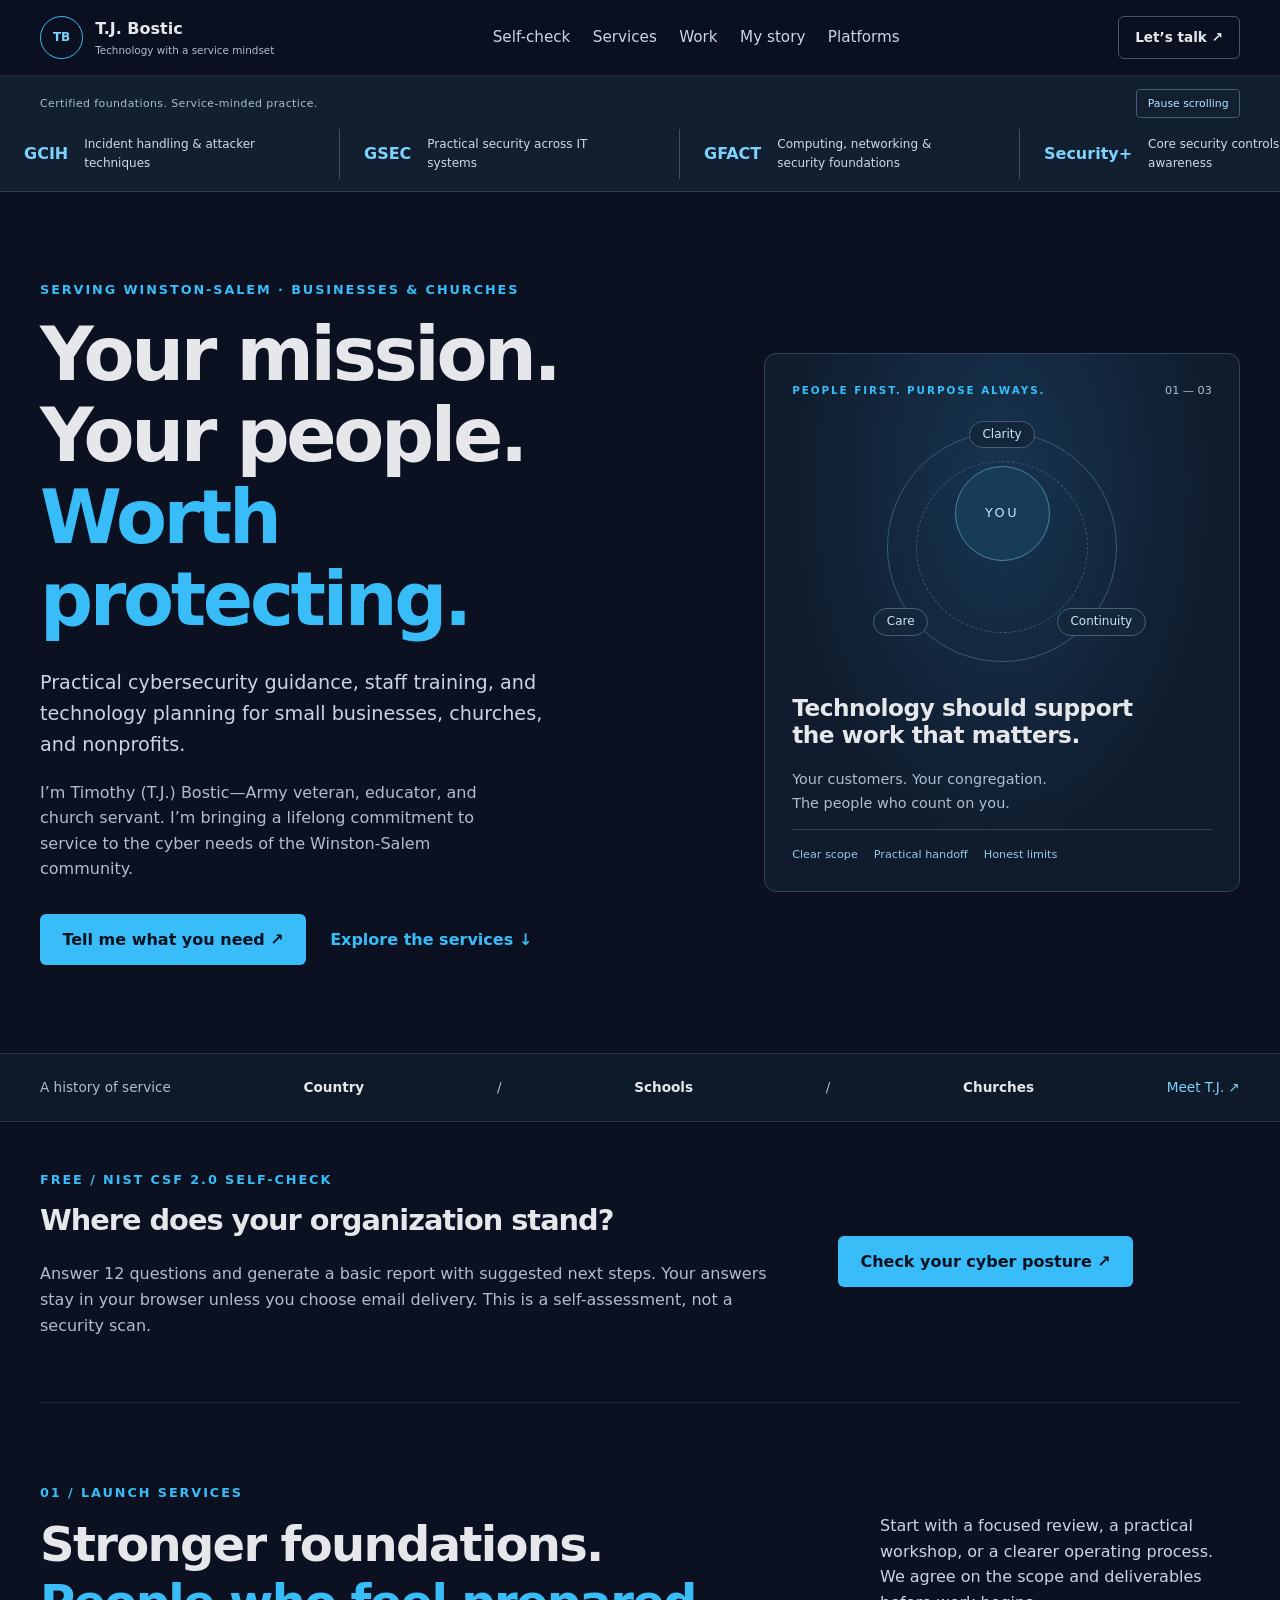
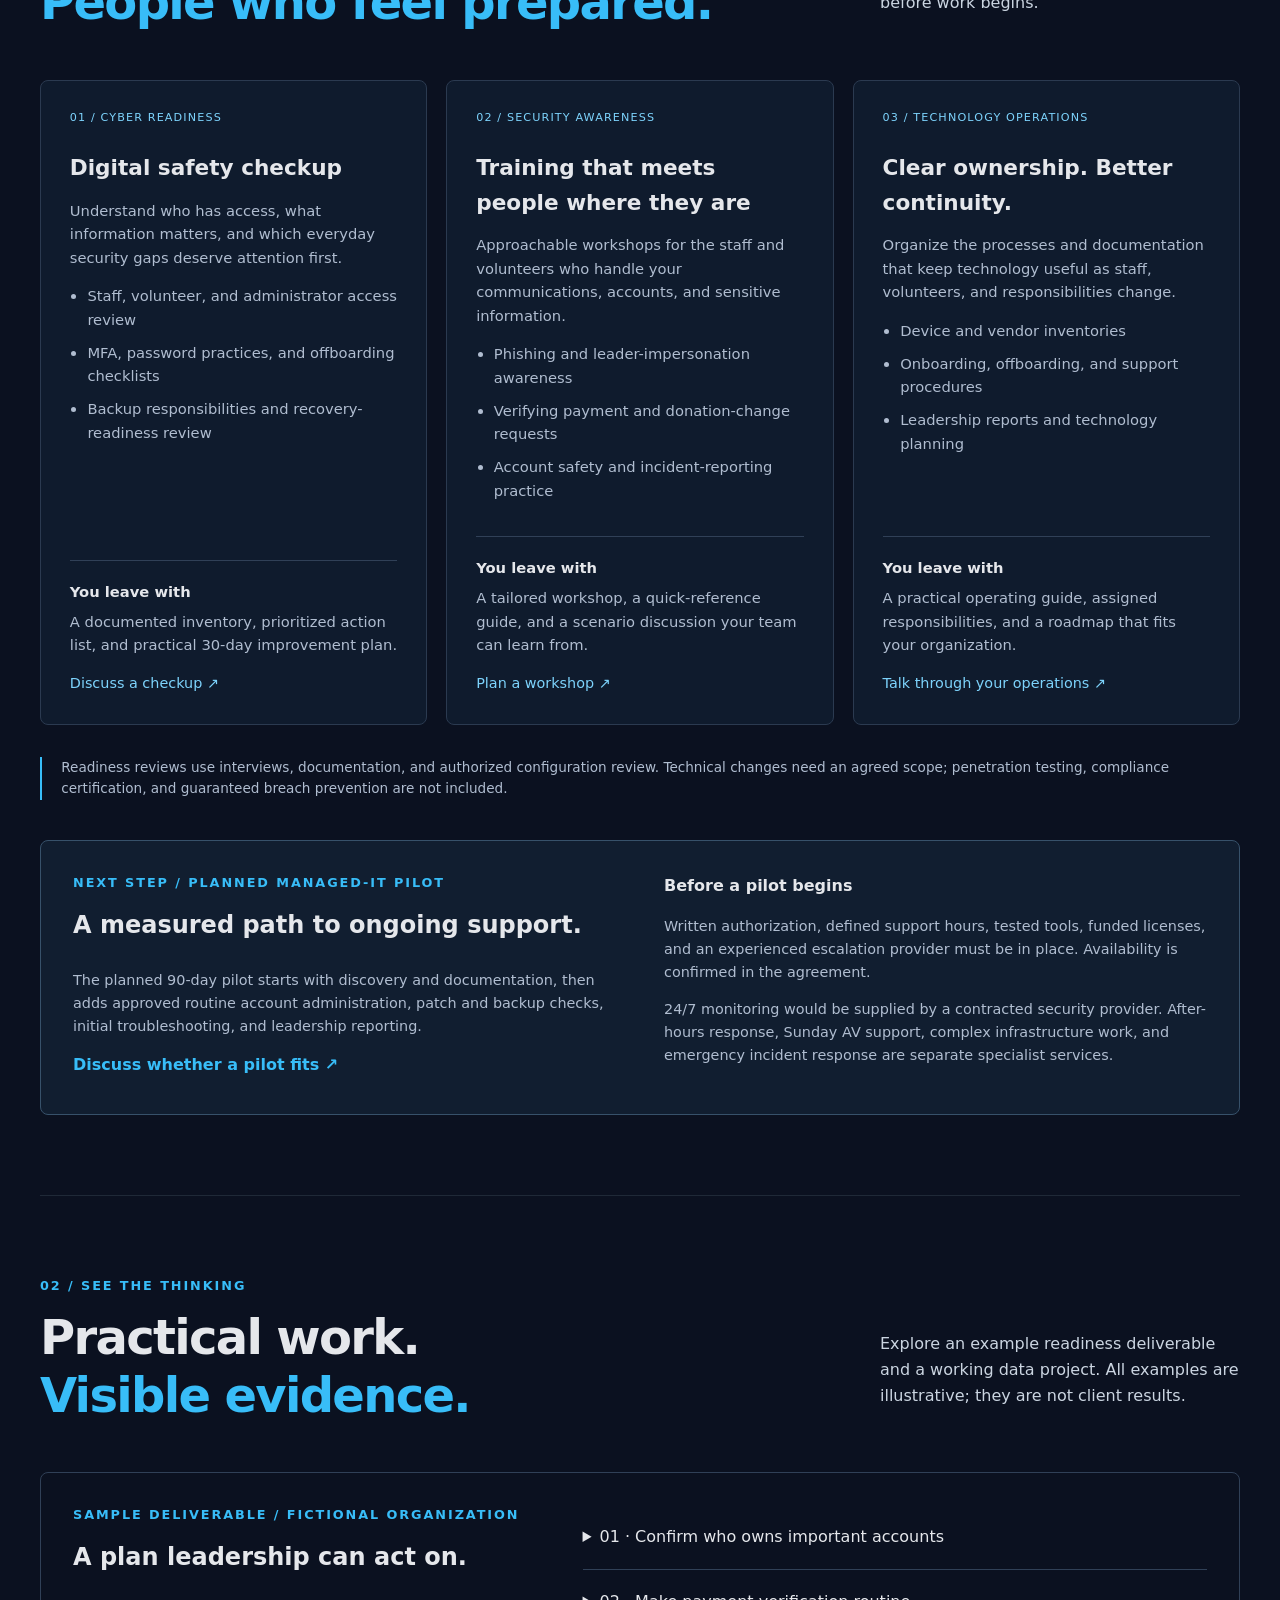
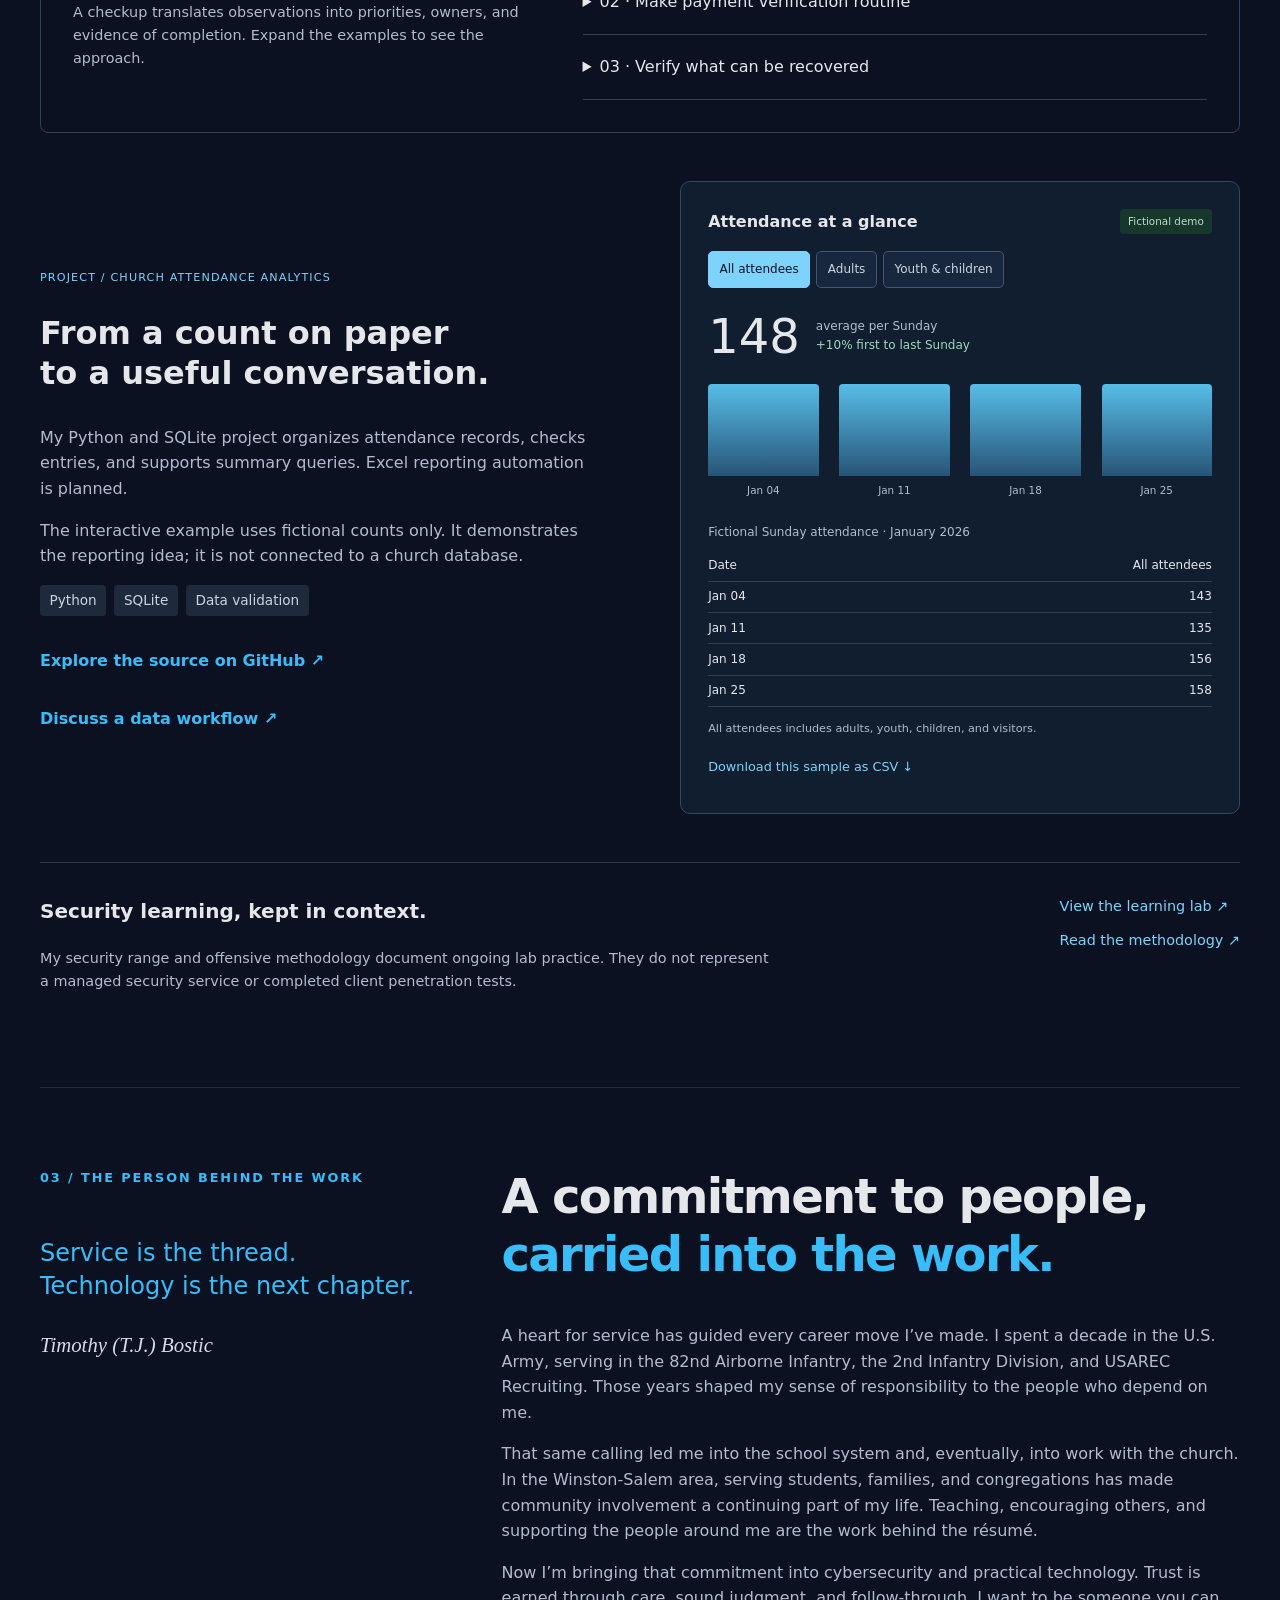
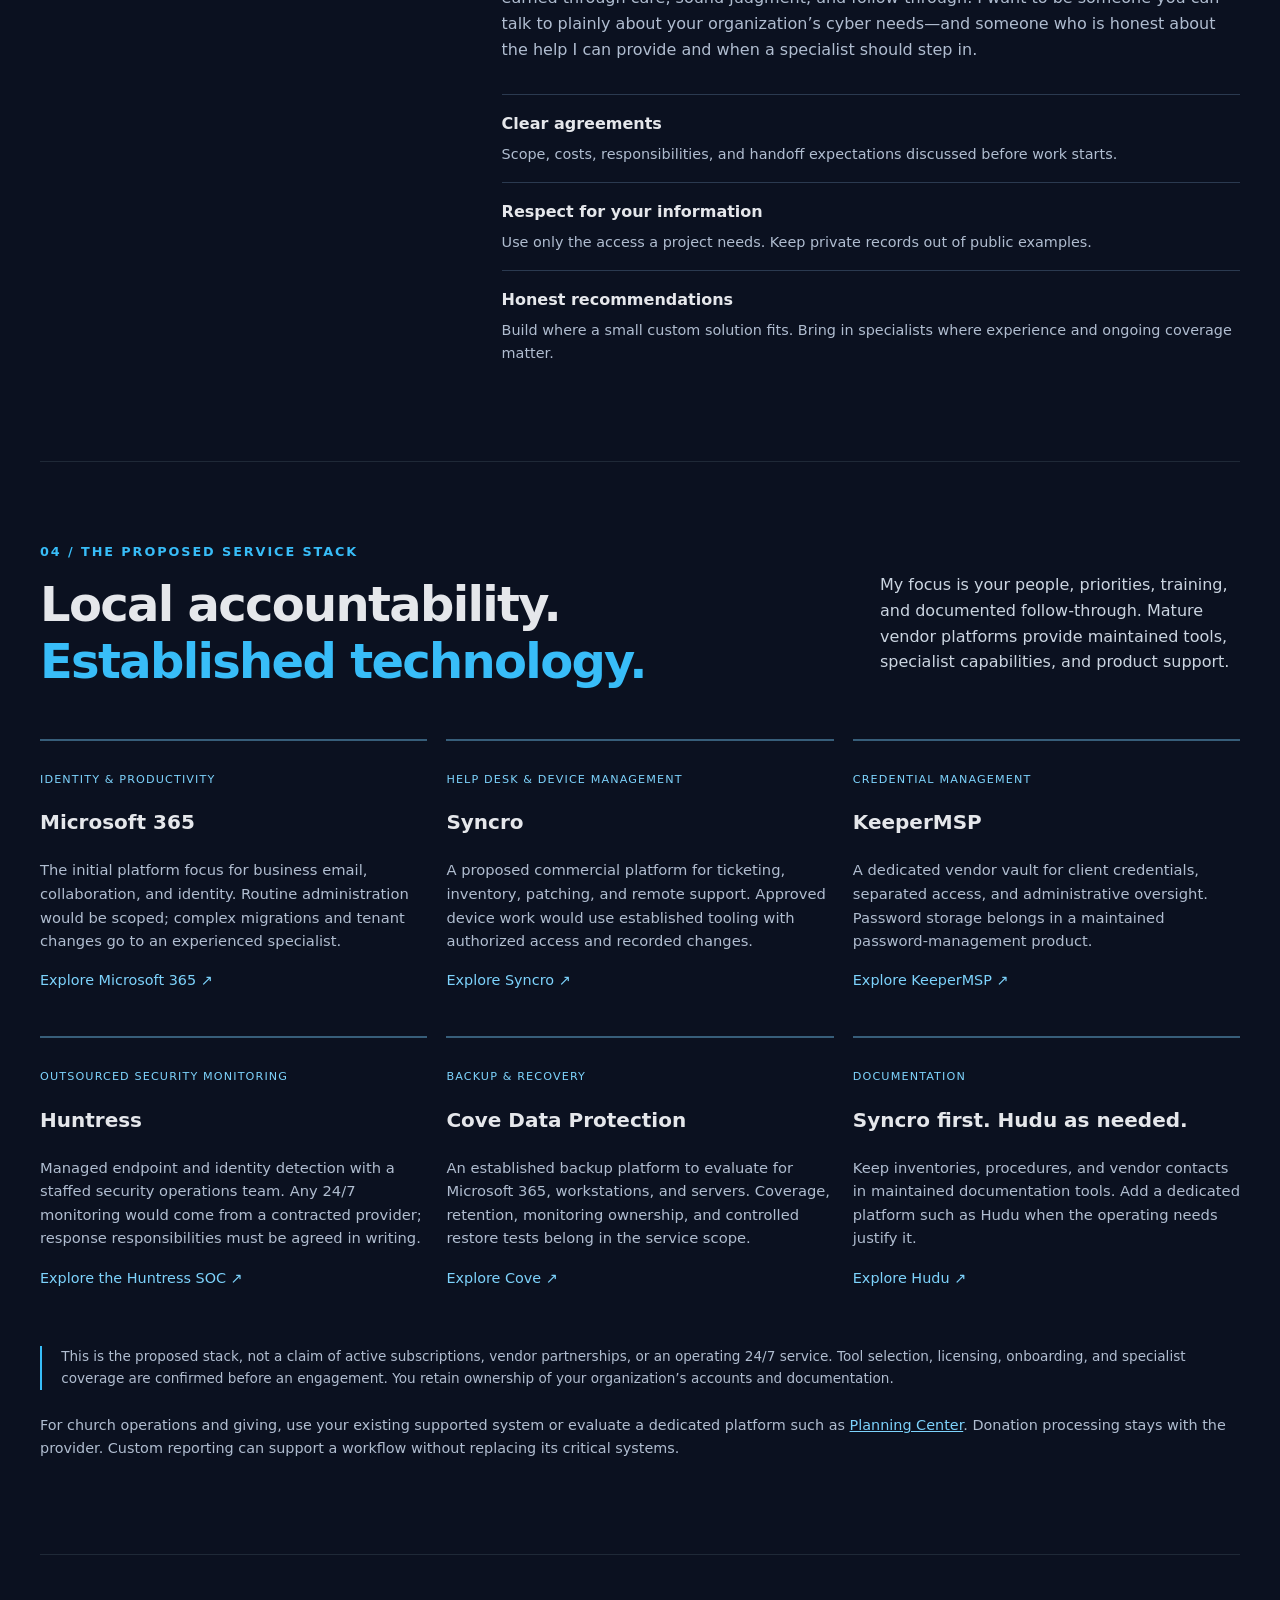
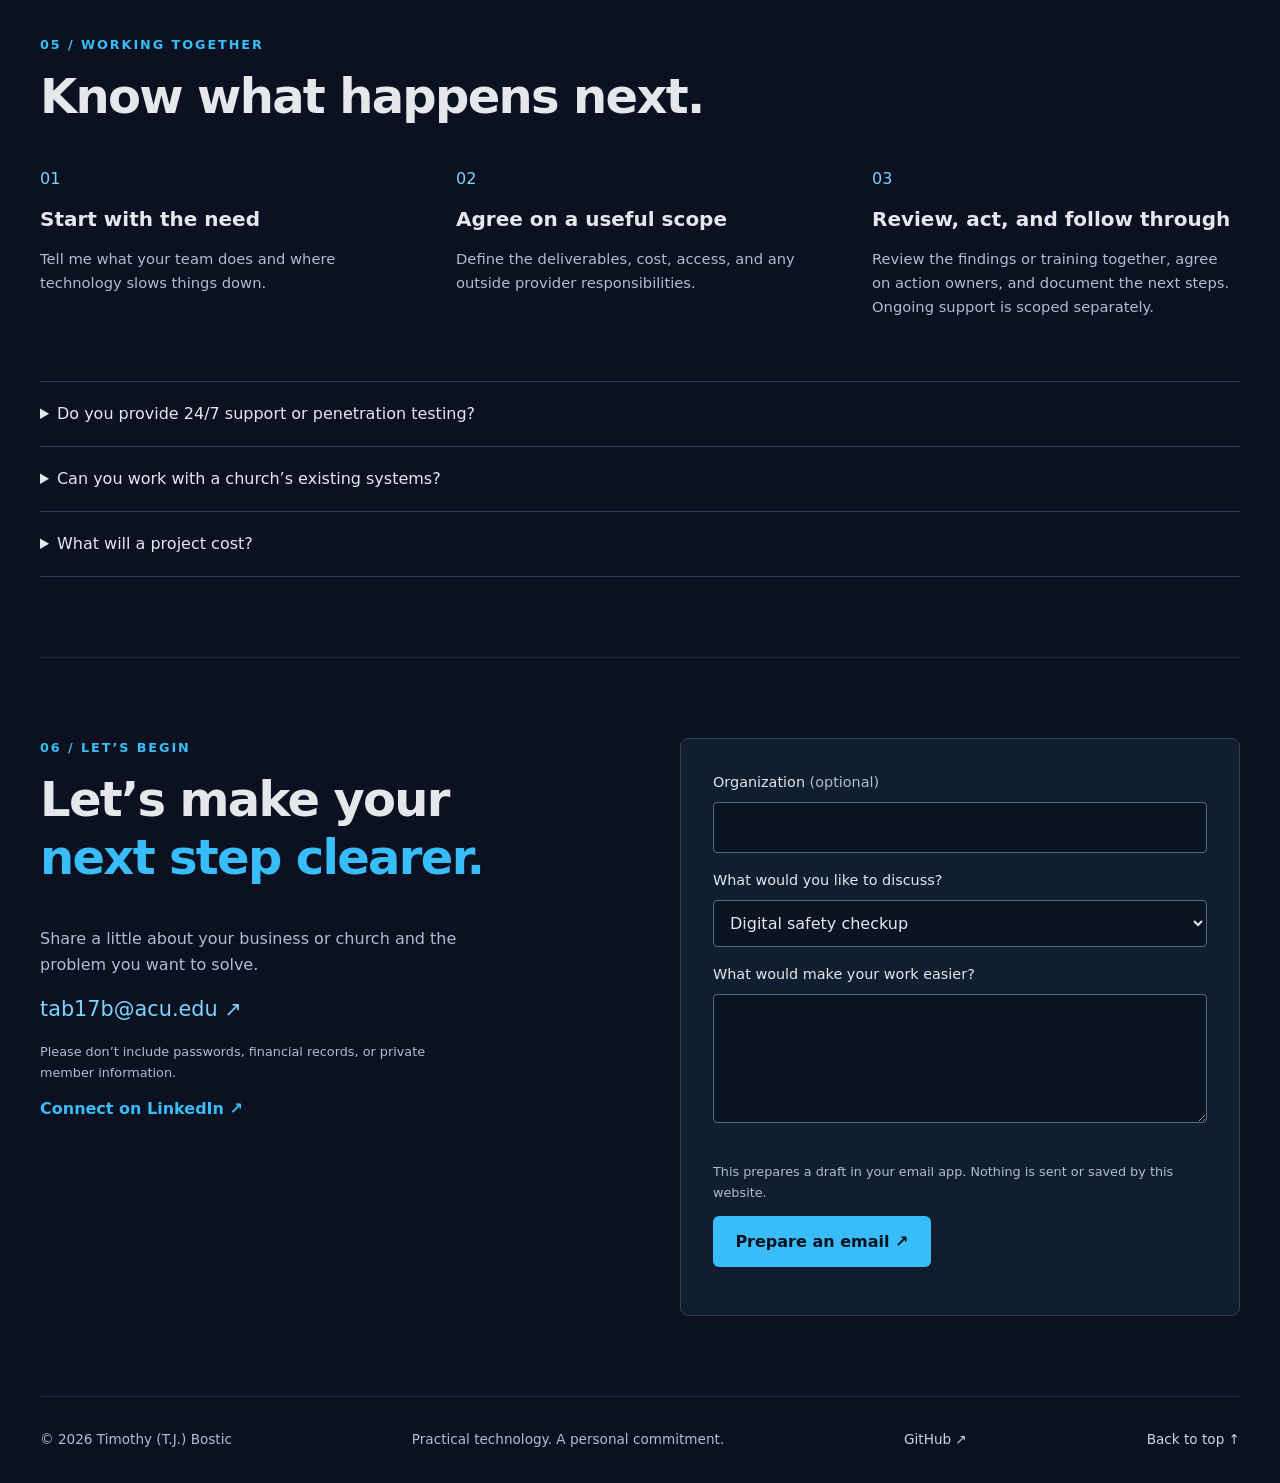
==== commit 635e82fd: "Add NIST-based posture self-check and verified report email service" ====
--- a/index.html
+++ b/index.html
@@ -14,13 +14,13 @@
   <a class="skip-link" href="#main-content">Skip to main content</a>
   <header class="site-header">
     <a class="brand" href="#top"><span class="brand-mark" aria-hidden="true">TB</span><span>T.J. Bostic<span class="brand-caption">Technology with a service mindset</span></span></a>
-    <nav class="site-nav" aria-label="Primary navigation"><a href="#services">Services</a><a href="#work">Work</a><a href="#about">My story</a><a href="#platforms">Platforms</a></nav>
+    <nav class="site-nav" aria-label="Primary navigation"><a href="assessment.html">Self-check</a><a href="#services">Services</a><a href="#work">Work</a><a href="#about">My story</a><a href="#platforms">Platforms</a></nav>
     <a class="button button-small" href="#contact">Let’s talk <span aria-hidden="true">↗</span></a>
-    <details class="service-menu"><summary>Menu</summary><nav aria-label="Mobile navigation"><a href="#services">Services</a><a href="#work">Work</a><a href="#about">My story</a><a href="#platforms">Platforms</a><a href="#contact">Let’s talk</a></nav></details>
+    <details class="service-menu"><summary>Menu</summary><nav aria-label="Mobile navigation"><a href="assessment.html">Self-check</a><a href="#services">Services</a><a href="#work">Work</a><a href="#about">My story</a><a href="#platforms">Platforms</a><a href="#contact">Let’s talk</a></nav></details>
   </header>
 
   <section class="credentials" aria-label="Professional certifications">
-    <div class="credential-heading"><span>Certified foundations. Service-minded practice.</span><button id="credential-pause" type="button" aria-pressed="false">Pause scrolling</button></div>
+    <div class="credential-heading"><span>Certified foundations. Service-minded practice.</span><button id="credential-pause" hidden type="button" aria-pressed="false">Pause scrolling</button></div>
     <div class="credential-window" tabindex="0" aria-label="Certifications; focus to pause scrolling"><ul class="credential-track">
       <li><a href="https://www.giac.org/certifications/certified-incident-handler-gcih/"><strong>GCIH</strong><span>Incident handling &amp; attacker techniques</span></a></li>
       <li><a href="https://www.giac.org/certifications/security-essentials-gsec/"><strong>GSEC</strong><span>Practical security across IT systems</span></a></li>
@@ -34,6 +34,7 @@
       <aside class="mission-card" aria-label="An approach built around your organization"><div class="mission-top"><span class="eyebrow">People first. Purpose always.</span><span aria-hidden="true">01 — 03</span></div><div class="mission-symbol" aria-hidden="true"><span>YOU</span><i></i><b>Clarity</b><b>Care</b><b>Continuity</b></div><h2>Technology should support<br>the work that matters.</h2><p>Your customers. Your congregation.<br>The people who count on you.</p><div class="mission-foot"><span>Clear scope</span><span>Practical handoff</span><span>Honest limits</span></div></aside>
     </section>
     <div class="service-strip"><div class="section-wrap"><span>A history of service</span><strong>Country</strong><span aria-hidden="true">/</span><strong>Schools</strong><span aria-hidden="true">/</span><strong>Churches</strong><a href="#about">Meet T.J. ↗</a></div></div>
+    <section class="section-wrap posture-promo" aria-labelledby="posture-promo-title"><div><p class="eyebrow">Free / NIST CSF 2.0 self-check</p><h2 id="posture-promo-title">Where does your organization stand?</h2><p>Answer 12 questions and generate a basic report with suggested next steps. Your answers stay in your browser unless you choose email delivery. This is a self-assessment, not a security scan.</p></div><a class="button button-primary" href="assessment.html">Check your cyber posture ↗</a></section>
     <section id="services" class="work section-wrap">
       <div class="section-heading"><div><p class="eyebrow">01 / Launch services</p><h2>Stronger foundations.<br><em>People who feel prepared.</em></h2></div><p class="section-note">Start with a focused review, a practical workshop, or a clearer operating process. We agree on the scope and deliverables before work begins.</p></div>
       <div class="service-grid">
@@ -48,7 +49,7 @@
       <div class="section-heading"><div><p class="eyebrow">02 / See the thinking</p><h2>Practical work.<br><em>Visible evidence.</em></h2></div><p class="section-note">Explore an example readiness deliverable and a working data project. All examples are illustrative; they are not client results.</p></div>
       <article class="readiness-example" aria-labelledby="readiness-title"><div><p class="eyebrow">Sample deliverable / Fictional organization</p><h3 id="readiness-title">A plan leadership can act on.</h3><p>A checkup translates observations into priorities, owners, and evidence of completion. Expand the examples to see the approach.</p></div><div class="faq"><details><summary>01 · Confirm who owns important accounts</summary><p><strong>Example observation:</strong> A fictional organization has no current administrator list. <strong>Next step:</strong> The office lead and authorized IT provider document named owners, access roles, and recovery contacts. <strong>Evidence:</strong> A reviewed access register with no passwords stored in it.</p></details><details><summary>02 · Make payment verification routine</summary><p><strong>Example observation:</strong> The team has no written process for payment-detail changes. <strong>Next step:</strong> The finance lead defines approval responsibilities and independent verification using a previously known contact method. <strong>Evidence:</strong> An approved procedure practiced with a fictional request.</p></details><details><summary>03 · Verify what can be recovered</summary><p><strong>Example observation:</strong> Backups are listed, but no restore-test record is available. <strong>Next step:</strong> The authorized backup provider schedules a controlled restoration of agreed test data. <strong>Evidence:</strong> A dated result, recovery limitations, and a named follow-up owner.</p></details></div></article>
       <div class="evidence-grid"><article class="evidence-copy"><span class="service-number">PROJECT / CHURCH ATTENDANCE ANALYTICS</span><h3>From a count on paper<br>to a useful conversation.</h3><p>My Python and SQLite project organizes attendance records, checks entries, and supports summary queries. Excel reporting automation is planned.</p><p>The interactive example uses fictional counts only. It demonstrates the reporting idea; it is not connected to a church database.</p><div class="project-tags"><span>Python</span><span>SQLite</span><span>Data validation</span></div><a class="text-link" href="https://github.com/Bostic-Timothy/church-attendance-analytics">Explore the source on GitHub ↗</a><br><a class="text-link" href="#contact" data-service="Data and workflow project">Discuss a data workflow ↗</a></article>
-      <div class="demo-card"><div class="demo-top"><h3>Attendance at a glance</h3><span class="demo-label">Fictional demo</span></div><div class="demo-controls" role="group" aria-label="Attendance view"><button type="button" data-view="all" aria-pressed="true">All attendees</button><button type="button" data-view="adults" aria-pressed="false">Adults</button><button type="button" data-view="young" aria-pressed="false">Youth &amp; children</button></div><div class="demo-summary" aria-live="polite"><strong id="demo-average">148</strong><span>average per Sunday<br><span id="demo-change">+10% first to last Sunday</span></span></div><div class="demo-bars" aria-hidden="true"><div><span style="--bar:85%"></span><small>Jan 04</small></div><div><span style="--bar:81%"></span><small>Jan 11</small></div><div><span style="--bar:88%"></span><small>Jan 18</small></div><div><span style="--bar:94%"></span><small>Jan 25</small></div></div><table class="demo-table"><caption>Fictional Sunday attendance · January 2026</caption><thead><tr><th scope="col">Date</th><th scope="col">Attendees</th></tr></thead><tbody id="demo-rows"><tr><th scope="row">Jan 04</th><td>143</td></tr><tr><th scope="row">Jan 11</th><td>135</td></tr><tr><th scope="row">Jan 18</th><td>156</td></tr><tr><th scope="row">Jan 25</th><td>158</td></tr></tbody></table><p class="demo-note">All attendees includes adults, youth, children, and visitors.</p><button class="text-button" id="download-demo" type="button">Download this sample as CSV ↓</button><noscript><p>The sample table is available without JavaScript. Enable JavaScript to switch views or download it.</p></noscript></div></div>
+      <div class="demo-card"><div class="demo-top"><h3>Attendance at a glance</h3><span class="demo-label">Fictional demo</span></div><div class="demo-controls" role="group" aria-label="Attendance view"><button type="button" data-view="all" aria-pressed="true">All attendees</button><button type="button" data-view="adults" aria-pressed="false">Adults</button><button type="button" data-view="young" aria-pressed="false">Youth &amp; children</button></div><div class="demo-summary" aria-live="polite"><strong id="demo-average">148</strong><span>average per Sunday<br><span id="demo-change">+10% first to last Sunday</span></span></div><div class="demo-bars" aria-hidden="true"><div><span style="--bar:90.5%"></span><small>Jan 04</small></div><div><span style="--bar:85.4%"></span><small>Jan 11</small></div><div><span style="--bar:98.7%"></span><small>Jan 18</small></div><div><span style="--bar:100%"></span><small>Jan 25</small></div></div><table class="demo-table"><caption>Fictional Sunday attendance · January 2026</caption><thead><tr><th scope="col">Date</th><th scope="col">Attendees</th></tr></thead><tbody id="demo-rows"><tr><th scope="row">Jan 04</th><td>143</td></tr><tr><th scope="row">Jan 11</th><td>135</td></tr><tr><th scope="row">Jan 18</th><td>156</td></tr><tr><th scope="row">Jan 25</th><td>158</td></tr></tbody></table><p class="demo-note">All attendees includes adults, youth, children, and visitors.</p><button class="text-button" id="download-demo" type="button">Download this sample as CSV ↓</button><noscript><p>The sample table is available without JavaScript. Enable JavaScript to switch views or download it.</p></noscript></div></div>
       <div class="learning-note"><div><h3>Security learning, kept in context.</h3><p>My security range and offensive methodology document ongoing lab practice. They do not represent a managed security service or completed client penetration tests.</p></div><div><a href="https://github.com/Bostic-Timothy/soc-homelab">View the learning lab ↗</a><a href="offensive.html">Read the methodology ↗</a></div></div>
     </section>
     <section id="about" class="about section-wrap"><div><p class="eyebrow">03 / The person behind the work</p><p class="about-stamp">Service is the thread.<br>Technology is the next chapter.</p><span class="signature">Timothy (T.J.) Bostic</span></div><div class="about-copy"><h2>A commitment to people,<br><em>carried into the work.</em></h2><p>A heart for service has guided every career move I’ve made. I spent a decade in the U.S. Army, serving in the 82nd Airborne Infantry, the 2nd Infantry Division, and USAREC Recruiting. Those years shaped my sense of responsibility to the people who depend on me.</p><p>That same calling led me into the school system and, eventually, into work with the church. In the Winston-Salem area, serving students, families, and congregations has made community involvement a continuing part of my life. Teaching, encouraging others, and supporting the people around me are the work behind the résumé.</p><p>Now I’m bringing that commitment into cybersecurity and practical technology. Trust is earned through care, sound judgment, and follow-through. I want to be someone you can talk to plainly about your organization’s cyber needs—and someone who is honest about the help I can provide and when a specialist should step in.</p><div class="trust-grid"><div><h3>Clear agreements</h3><p>Scope, costs, responsibilities, and handoff expectations discussed before work starts.</p></div><div><h3>Respect for your information</h3><p>Use only the access a project needs. Keep private records out of public examples.</p></div><div><h3>Honest recommendations</h3><p>Build where a small custom solution fits. Bring in specialists where experience and ongoing coverage matter.</p></div></div></div></section>
@@ -66,7 +67,7 @@
       <p class="platform-context">For church operations and giving, use your existing supported system or evaluate a dedicated platform such as <a href="https://www.planningcenter.com/giving">Planning Center</a>. Donation processing stays with the provider. Custom reporting can support a workflow without replacing its critical systems.</p>
     </section>
     <section class="work section-wrap" id="process"><p class="eyebrow">05 / Working together</p><h2>Know what happens next.</h2><ol class="process-grid"><li><span>01</span><h3>Start with the need</h3><p>Tell me what your team does and where technology slows things down.</p></li><li><span>02</span><h3>Agree on a useful scope</h3><p>Define the deliverables, cost, access, and any outside provider responsibilities.</p></li><li><span>03</span><h3>Review, act, and follow through</h3><p>Review the findings or training together, agree on action owners, and document the next steps. Ongoing support is scoped separately.</p></li></ol><div class="faq"><details><summary>Do you provide 24/7 support or penetration testing?</summary><p>I do not personally provide 24/7 coverage or commercial penetration testing. The launch focuses on readiness, training, and technology operations. Continuous monitoring, emergency incident response, complex infrastructure, and formal assessments require qualified providers and explicit agreements.</p></details><details><summary>Can you work with a church’s existing systems?</summary><p>We can start by discussing your current process. Any integration depends on the platform’s supported features, your permissions, and a scope I can deliver. A small reporting tool does not replace a church management or giving platform.</p></details><details><summary>What will a project cost?</summary><p>Cost depends on the agreed scope. We’ll discuss deliverables and outside expenses before any paid work begins. Vendor subscriptions and specialist services are separate unless explicitly included in a written agreement.</p></details></div></section>
-    <section id="contact" class="work section-wrap contact-section"><div><p class="eyebrow">06 / Let’s begin</p><h2>Let’s make your<br><em>next step clearer.</em></h2><p>Share a little about your business or church and the problem you want to solve.</p><a class="contact-email" href="mailto:tab17b@acu.edu">tab17b@acu.edu ↗</a><p class="contact-note">Please don’t include passwords, financial records, or private member information.</p><a class="text-link" href="https://www.linkedin.com/in/timothy-bostic-557a29343">Connect on LinkedIn ↗</a></div><form id="inquiry-form"><label for="organization">Organization <span>(optional)</span></label><input id="organization" name="organization" maxlength="120" autocomplete="organization"><label for="service">What would you like to discuss?</label><select id="service" name="service"><option>Digital safety checkup</option><option>Security-awareness workshop</option><option>Technology operations and planning</option><option>Managed-IT pilot discussion</option><option>Data and workflow project</option><option>Not sure yet</option></select><label for="message">What would make your work easier?</label><textarea id="message" name="message" rows="4" maxlength="1500" required></textarea><p class="contact-note">This prepares a draft in your email app. Nothing is sent or saved by this website.</p><button class="button button-primary" type="submit">Prepare an email ↗</button><p id="inquiry-status" role="status"></p><noscript><p>Use the email link to send your inquiry directly.</p></noscript></form></section>
+    <section id="contact" class="work section-wrap contact-section"><div><p class="eyebrow">06 / Let’s begin</p><h2>Let’s make your<br><em>next step clearer.</em></h2><p>Share a little about your business or church and the problem you want to solve.</p><a class="contact-email" href="mailto:tab17b@acu.edu">tab17b@acu.edu ↗</a><p class="contact-note">Please don’t include passwords, financial records, or private member information.</p><a class="text-link" href="https://www.linkedin.com/in/timothy-bostic-557a29343">Connect on LinkedIn ↗</a></div><form id="inquiry-form" hidden><label for="organization">Organization <span>(optional)</span></label><input id="organization" name="organization" maxlength="120" autocomplete="organization"><label for="service">What would you like to discuss?</label><select id="service" name="service"><option>Digital safety checkup</option><option>Security-awareness workshop</option><option>Technology operations and planning</option><option>Managed-IT pilot discussion</option><option>Data and workflow project</option><option>Not sure yet</option></select><label for="message">What would make your work easier?</label><textarea id="message" name="message" rows="4" maxlength="1500" required></textarea><p class="contact-note">This prepares a draft in your email app. Nothing is sent or saved by this website.</p><button class="button button-primary" type="submit">Prepare an email ↗</button><p id="inquiry-status" role="status"></p><noscript><p>Use the email link to send your inquiry directly.</p></noscript></form><noscript><p class="contact-note">To make an inquiry, use the email link above. The draft form requires JavaScript and is unavailable while it is disabled.</p></noscript></section>
   </main>
   <footer class="site-footer section-wrap"><span>© 2026 Timothy (T.J.) Bostic</span><span>Practical technology. A personal commitment.</span><a href="https://github.com/Bostic-Timothy">GitHub ↗</a><a href="#top">Back to top ↑</a></footer>
 </body>
--- a/css/styles.css
+++ b/css/styles.css
@@ -268,4 +268,9 @@
    .offensive-page .breadcrumb, .offensive-page .offensive-hero, .offensive-page .offensive-section, .offensive-page .reporting-section { width: calc(100% - 2rem); }
    .offensive-page .site-header { padding: 0 1rem; }
    .offensive-page .brand-name { font-size: .9rem; }
-}+}
+/* Respect the system motion preference on every page, including methodology. */
+@media (prefers-reduced-motion: reduce) {
+    html { scroll-behavior: auto; }
+    *, *::before, *::after { animation: none !important; transition: none !important; }
+}
--- a/css/services.css
+++ b/css/services.css
@@ -63,3 +63,12 @@
 .pilot-panel h3 { font-size: 1.5rem; }.pilot-panel h4 { margin: 0 0 1rem; }.pilot-panel p:not(.eyebrow), .platform-context { color: var(--muted); font-size: .9rem; }.platform-context { margin-top: 1.5rem; }.platform-context a { color: #7dd3fc; text-decoration: underline; }
 .readiness-example { padding: 2rem; border: 1px solid #304057; border-radius: 8px; margin-bottom: 3rem; display: grid; grid-template-columns: .85fr 1.15fr; gap: 3rem; }.readiness-example h3 { font-size: 1.5rem; }.readiness-example p:not(.eyebrow) { color: var(--muted); font-size: .9rem; }.readiness-example .faq { border-top: 0; }.readiness-example strong { color: #e5e7eb; }
 @media(max-width:800px) { .pilot-panel, .readiness-example { grid-template-columns: 1fr; gap: 1.5rem; padding: 1.5rem; } }
+
+/* Static fallback keeps every credential readable without script enhancement. */
+#inquiry-form[hidden], #credential-pause[hidden] { display: none; }
+.credentials:not(.enhanced) .credential-track { width: 100%; flex-wrap: wrap; }
+.credentials:not(.enhanced) .credential-track li { width: 50%; padding-block: .7rem; }
+@media (max-width: 600px) { .credentials:not(.enhanced) .credential-track li { width: 100%; } }
+
+.posture-promo { display:flex; align-items:center; gap:3rem; padding-block:3rem; }.posture-promo h2 { font-size:1.8rem; }.posture-promo p:not(.eyebrow) { color:#b0bdd0; max-width:750px; }.posture-promo > a { flex-shrink:0; }
+@media(max-width:800px) { .posture-promo { display:block; }.posture-promo > a { margin-top:1rem; } }
